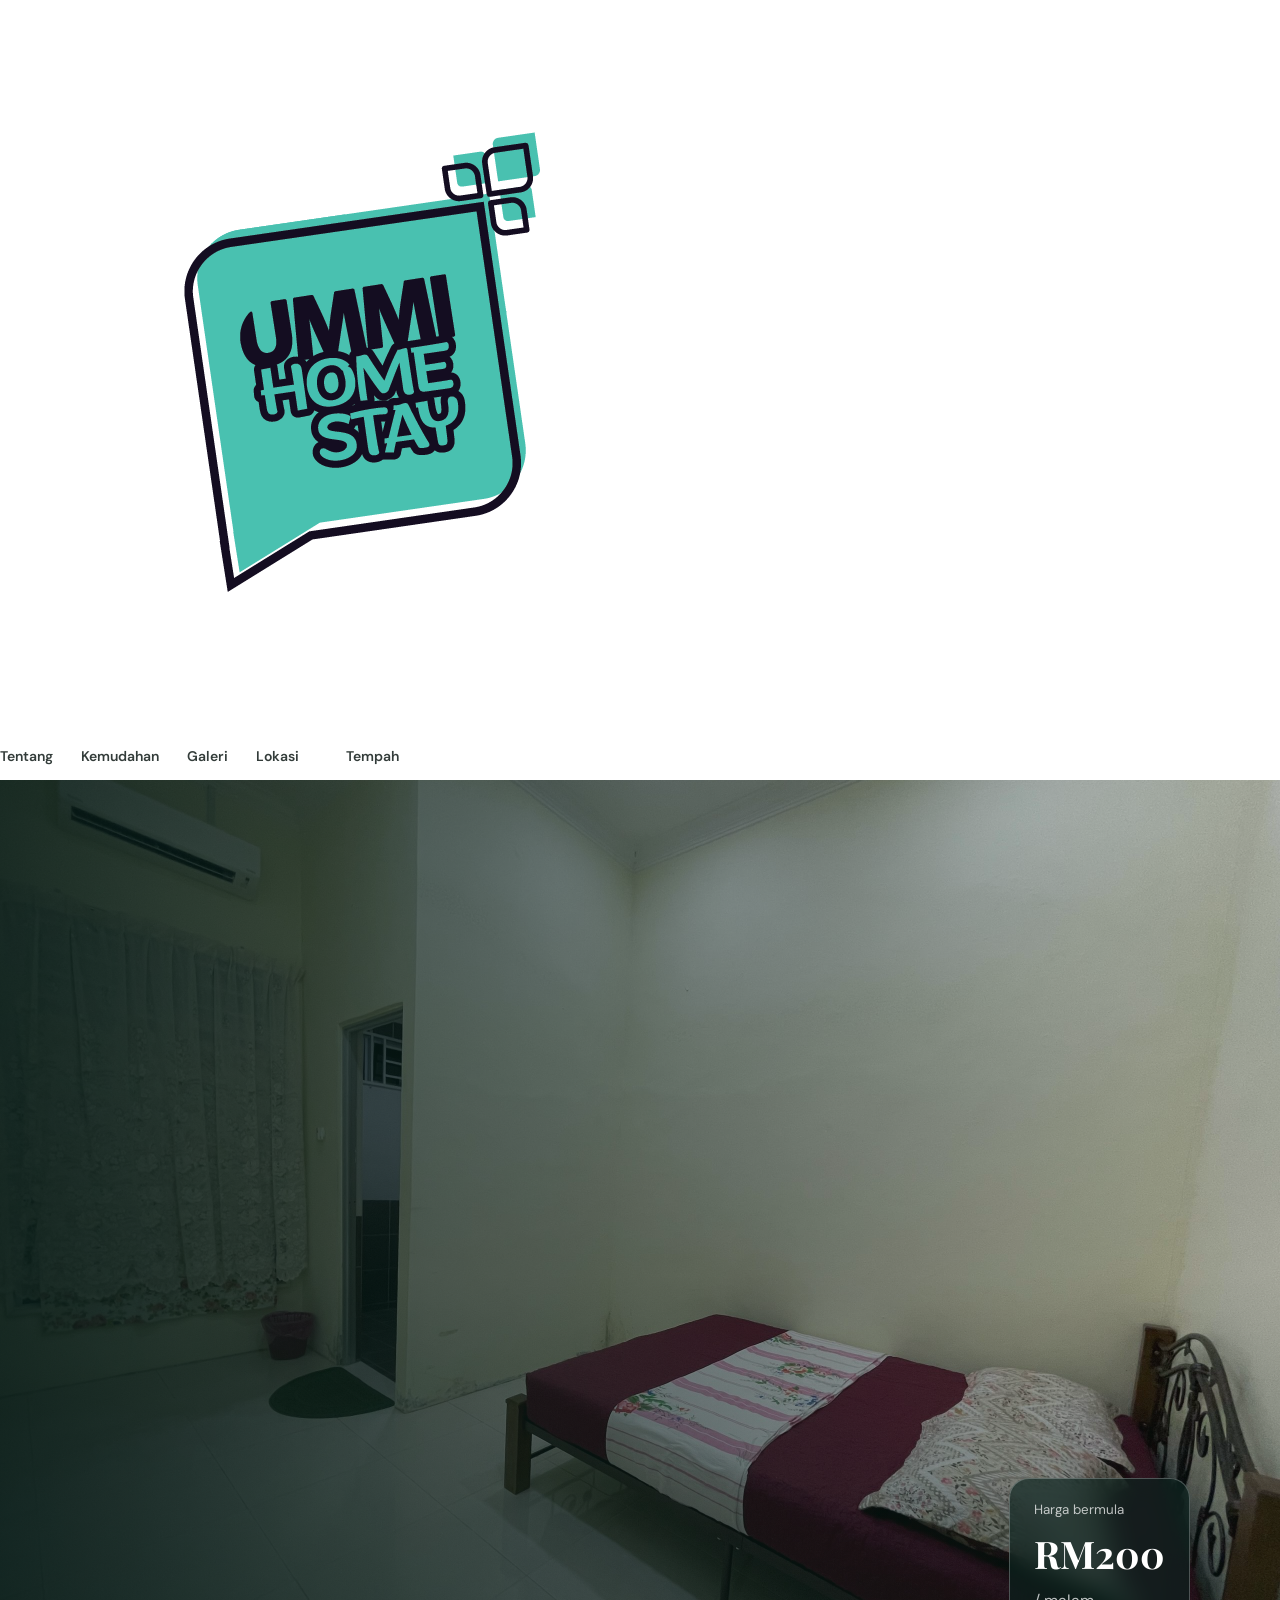
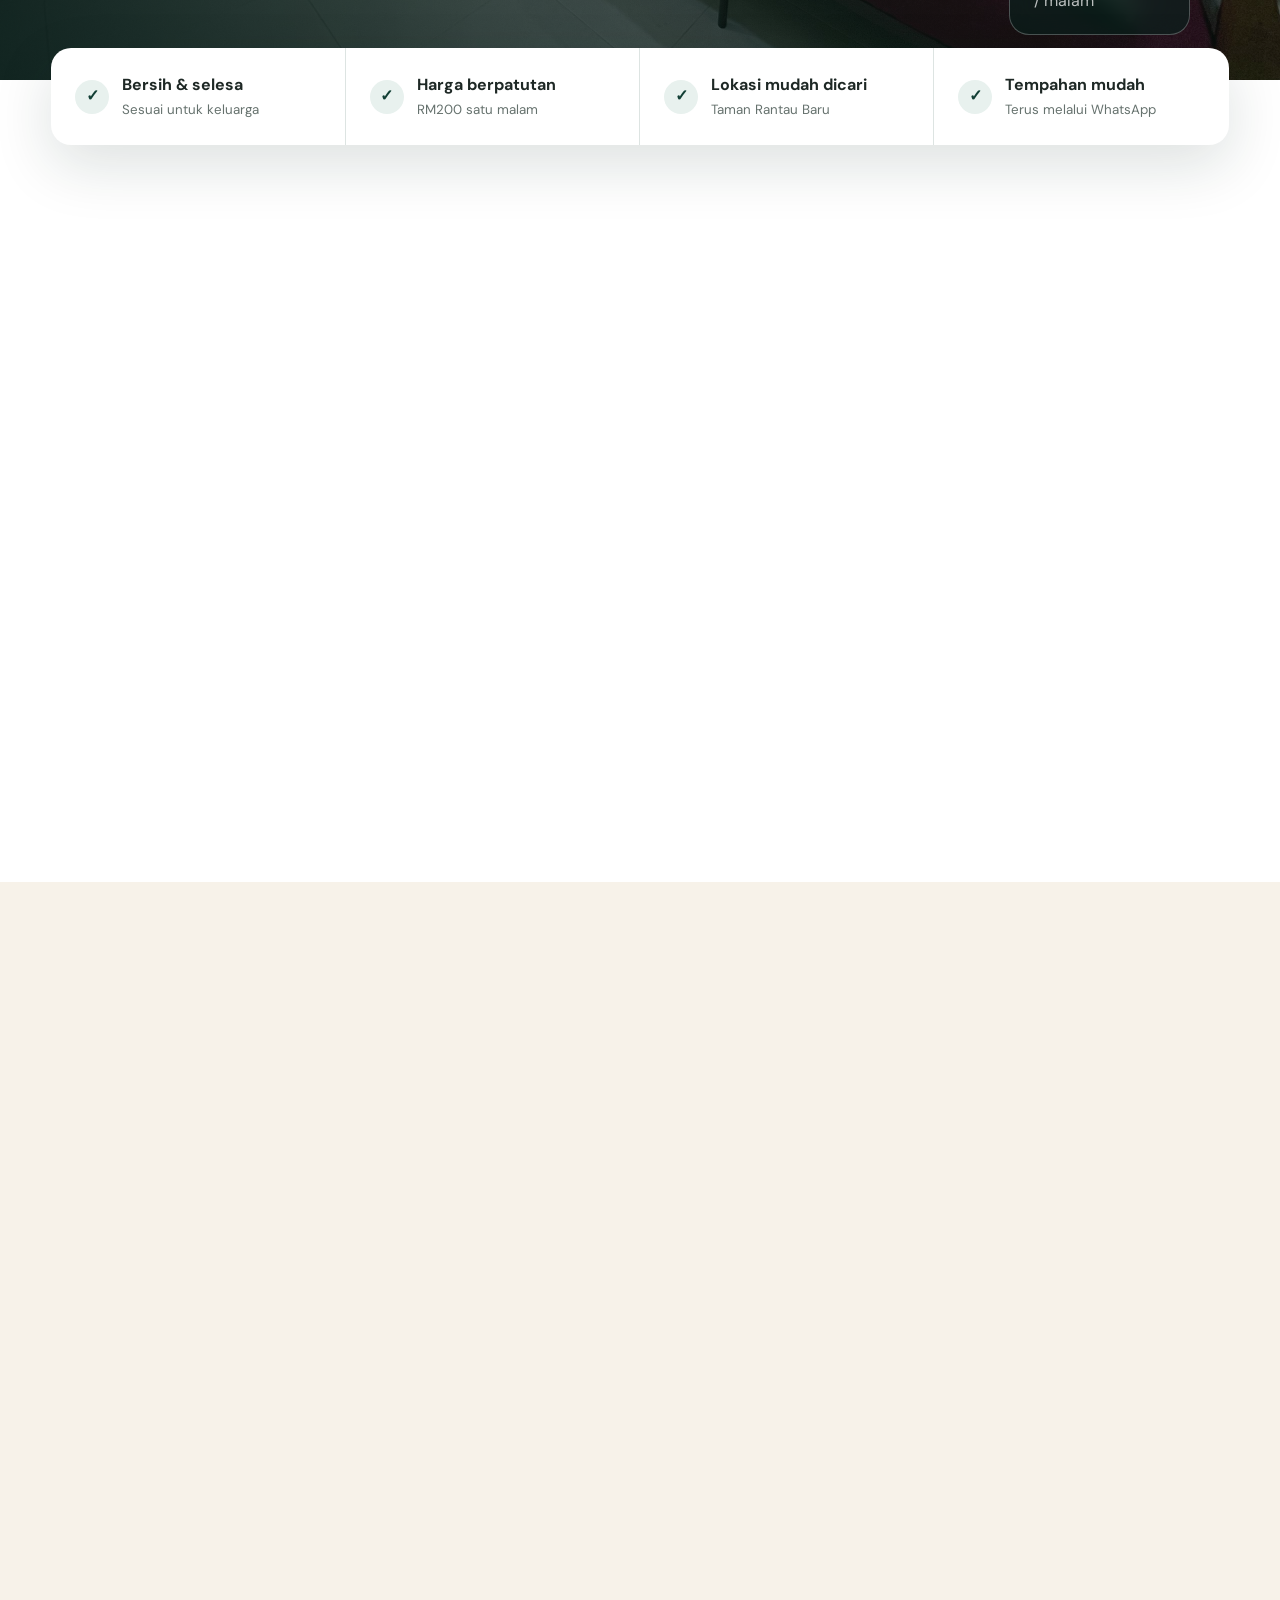
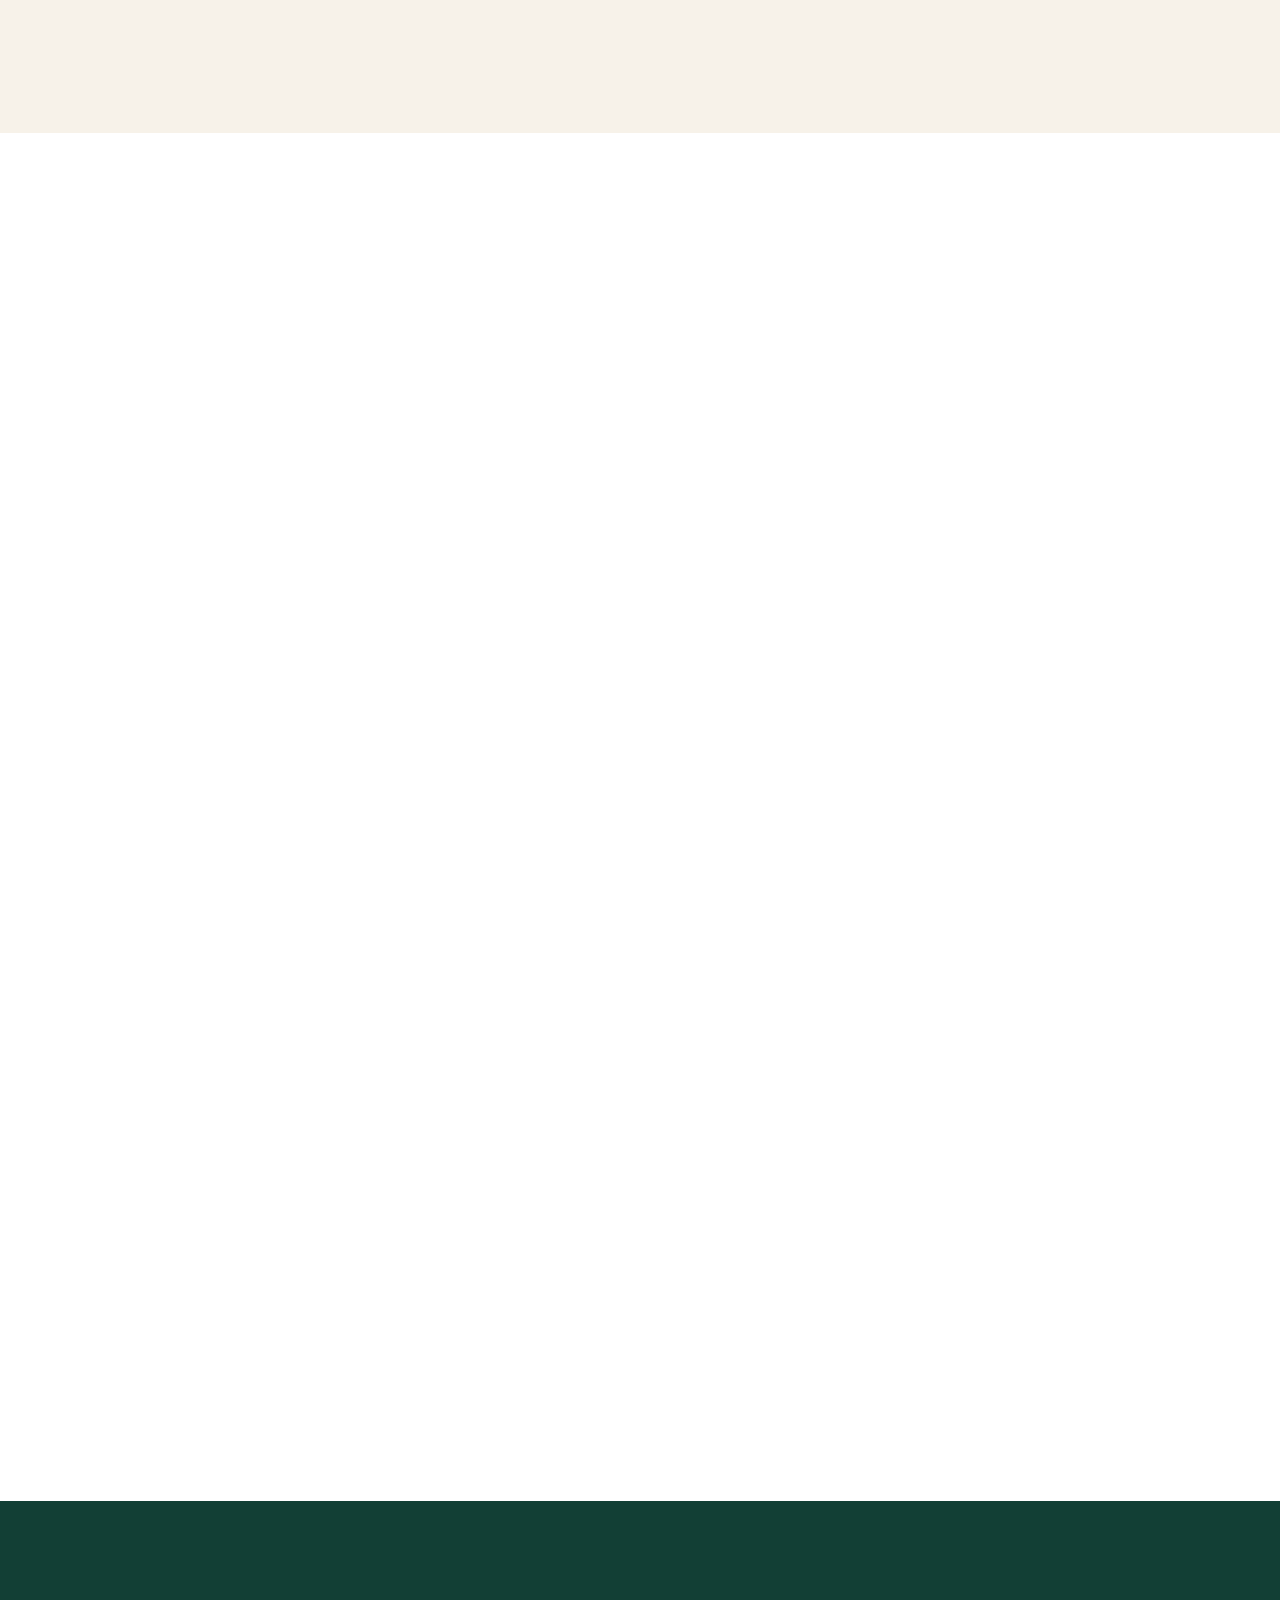
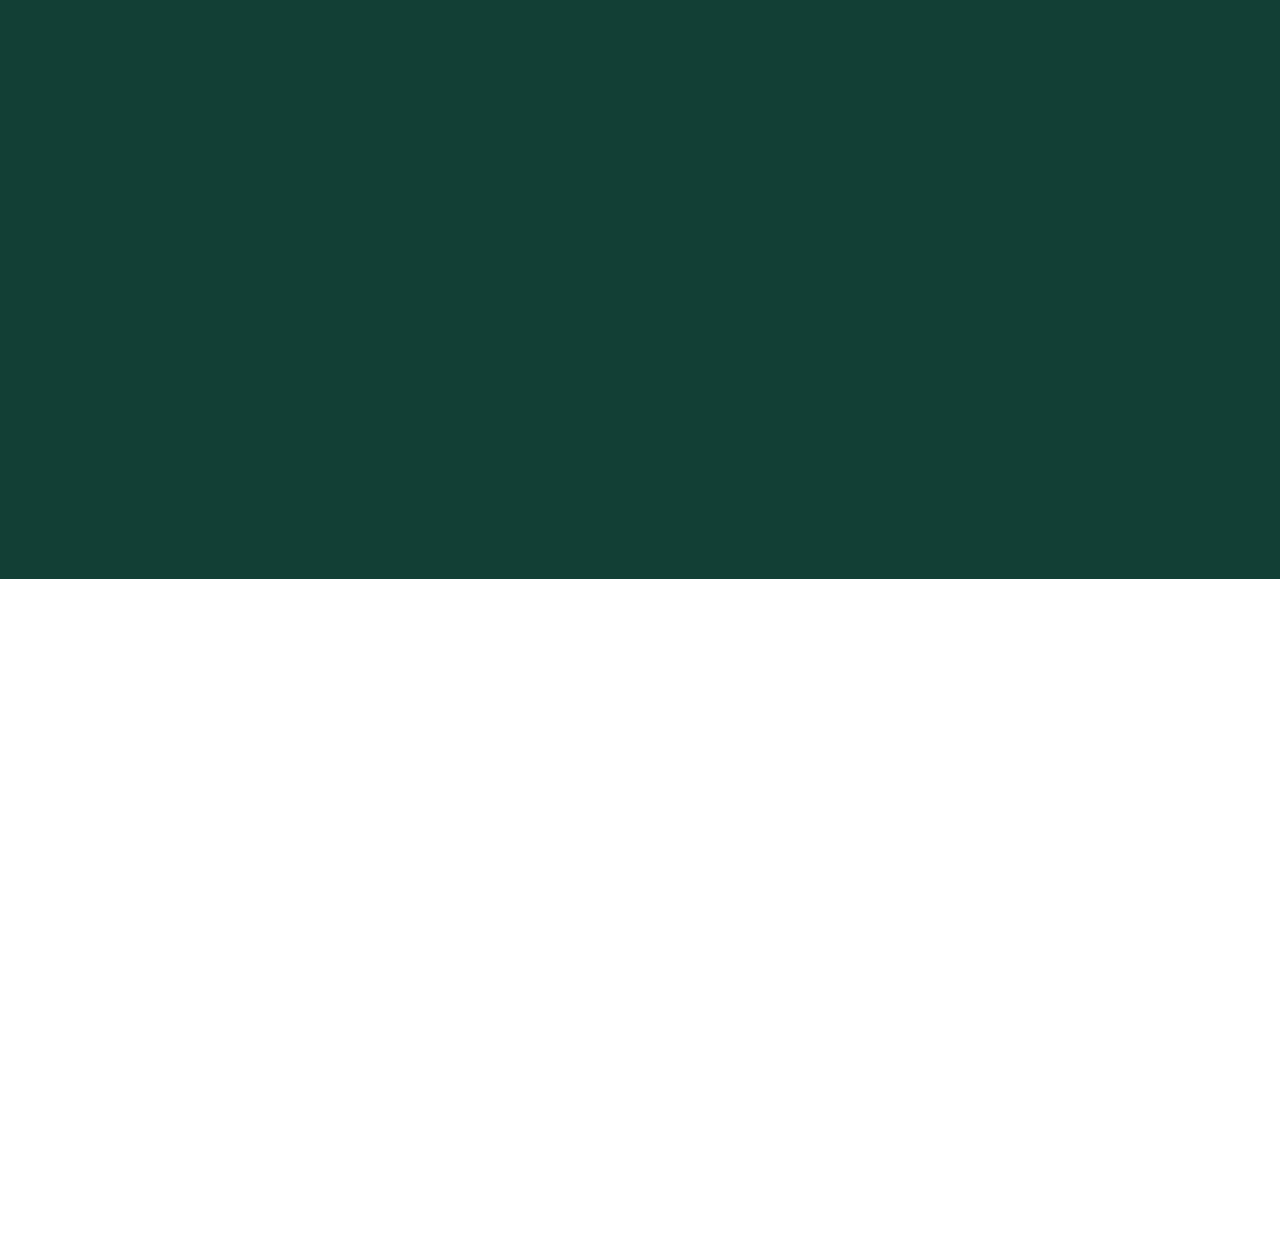
==== index.html @ 91ba7dc1 "index.html" ====
<!doctype html>
<html lang="ms">
<head>
  <meta charset="utf-8">
  <meta name="viewport" content="width=device-width,initial-scale=1">
  <meta name="description" content="Ummi Homestay di Rantau Panjang, Kelantan. 3 bilik tidur, 2 bilik air, maksimum 10 tetamu. RM200 semalam.">
  <meta name="theme-color" content="#123f35">
  <title>Ummi Homestay | Rantau Panjang, Kelantan</title>

  <link rel="preconnect" href="https://fonts.googleapis.com">
  <link rel="preconnect" href="https://fonts.gstatic.com" crossorigin>
  <link href="https://fonts.googleapis.com/css2?family=DM+Sans:wght@400;500;600;700&family=Playfair+Display:wght@600;700&display=swap" rel="stylesheet">
  <link rel="stylesheet" href="styles.css">
</head>

<body>
<a class="brand" href="#top" aria-label="Ummi Homestay">
  <img class="brand-logo" src="Ummi Homestay.png" alt="Ummi Homestay">
</a>

    <button class="menu-button" type="button" aria-label="Buka menu" aria-expanded="false">☰</button>

    <nav class="nav-links" aria-label="Navigasi utama">
      <a href="#tentang">Tentang</a>
      <a href="#kemudahan">Kemudahan</a>
      <a href="#galeri">Galeri</a>
      <a href="#lokasi">Lokasi</a>
      <a class="nav-cta" href="#tempahan">Tempah</a>
    </nav>
  </header>

  <main>
    <section class="hero">
      <img class="hero-image" src="photo-01.jpg" alt="Ummi Homestay di Rantau Panjang" fetchpriority="high">
      <div class="hero-overlay"></div>

      <div class="hero-content reveal">
        <p class="eyebrow">Rantau Panjang, Kelantan</p>
        <h1>Keselesaan seperti<br>di rumah sendiri.</h1>
        <p class="hero-copy">Homestay bersih, selesa dan sesuai untuk percutian keluarga sehingga 10 orang.</p>

        <div class="hero-facts">
          <span>🛏️ 3 bilik</span>
          <span>🚿 2 bilik air</span>
          <span>👨‍👩‍👧‍👦 10 tetamu</span>
        </div>

        <div class="hero-actions">
          <a class="button primary" href="https://wa.me/60194525142?text=Assalamualaikum.%20Saya%20berminat%20untuk%20menempah%20Ummi%20Homestay.%0A%0ACheck-in%3A%0ACheck-out%3A%0ABilangan%20tetamu%3A" target="_blank" rel="noopener">
            Tempah melalui WhatsApp
          </a>
          <a class="button ghost" href="#galeri">Lihat galeri</a>
        </div>
      </div>

      <div class="hero-price">
        <small>Harga bermula</small>
        <strong>RM200</strong>
        <span>/ malam</span>
      </div>
    </section>

    <section class="trust-strip" aria-label="Kelebihan Ummi Homestay">
      <article><span>✓</span><p><strong>Bersih & selesa</strong><small>Sesuai untuk keluarga</small></p></article>
      <article><span>✓</span><p><strong>Harga berpatutan</strong><small>RM200 satu malam</small></p></article>
      <article><span>✓</span><p><strong>Lokasi mudah dicari</strong><small>Taman Rantau Baru</small></p></article>
      <article><span>✓</span><p><strong>Tempahan mudah</strong><small>Terus melalui WhatsApp</small></p></article>
    </section>

    <section class="section split" id="tentang">
      <div class="section-copy reveal">
        <p class="eyebrow dark">Tentang penginapan</p>
        <h2>Ruang santai untuk masa berkualiti bersama keluarga.</h2>
        <p>Ummi Homestay menyediakan penginapan yang praktikal, lapang dan selesa untuk keluarga atau kumpulan kecil yang berkunjung ke Rantau Panjang.</p>
        <p>Dengan tiga bilik tidur, dua bilik air dan ruang keluarga yang selesa, tetamu boleh berehat selepas seharian berjalan atau membeli-belah.</p>

        <a class="text-link" href="#tempahan">Semak tarikh kosong →</a>
      </div>

      <div class="image-collage reveal">
        <img class="collage-main" src="photo-02.jpg" alt="Ruang utama Ummi Homestay" loading="lazy">
        <img src="photo-03.jpg" alt="Bilik tidur Ummi Homestay" loading="lazy">
        <img src="photo-04.jpg" alt="Ruang dalaman Ummi Homestay" loading="lazy">
      </div>
    </section>

    <section class="section amenities-section" id="kemudahan">
      <div class="section-heading reveal">
        <div>
          <p class="eyebrow dark">Kemudahan</p>
          <h2>Semua yang diperlukan untuk penginapan selesa.</h2>
        </div>
        <p>Kemudahan sebenar boleh dikemas kini kemudian mengikut apa yang tersedia di rumah.</p>
      </div>

      <div class="amenities-grid">
        <article class="amenity reveal"><span>🛏️</span><h3>3 bilik tidur</h3><p>Ruang tidur untuk keluarga dan kumpulan kecil.</p></article>
        <article class="amenity reveal"><span>🚿</span><h3>2 bilik air</h3><p>Lebih mudah untuk tetamu yang datang beramai-ramai.</p></article>
        <article class="amenity reveal"><span>🍳</span><h3>Dapur</h3><p>Ruang dapur untuk kegunaan asas tetamu.</p></article>
        <article class="amenity reveal"><span>🚗</span><h3>Parkir</h3><p>Ruang parkir tersedia di hadapan rumah.</p></article>
        <article class="amenity reveal"><span>🛋️</span><h3>Ruang keluarga</h3><p>Ruang santai untuk berkumpul dan berehat.</p></article>
        <article class="amenity reveal"><span>📍</span><h3>Lokasi strategik</h3><p>Terletak di Taman Rantau Baru, Rantau Panjang.</p></article>
      </div>
    </section>

    <section class="section gallery-section" id="galeri">
      <div class="section-heading reveal">
        <div>
          <p class="eyebrow dark">Galeri</p>
          <h2>Lihat suasana Ummi Homestay.</h2>
        </div>
        <p>Klik mana-mana gambar untuk paparan penuh.</p>
      </div>

      <div class="gallery-grid">
        <button class="gallery-item gallery-large reveal"><img src="photo-01.jpg" alt="Pandangan Ummi Homestay" loading="lazy"></button>
        <button class="gallery-item reveal"><img src="photo-02.jpg" alt="Ruang Ummi Homestay" loading="lazy"></button>
        <button class="gallery-item reveal"><img src="photo-03.jpg" alt="Bilik tidur Ummi Homestay" loading="lazy"></button>
        <button class="gallery-item reveal"><img src="photo-04.jpg" alt="Ruang dalaman homestay" loading="lazy"></button>
        <button class="gallery-item reveal"><img src="photo-05.jpg" alt="Kemudahan homestay" loading="lazy"></button>
        <button class="gallery-item gallery-wide reveal"><img src="photo-06.jpg" alt="Ruang keluarga homestay" loading="lazy"></button>
        <button class="gallery-item reveal"><img src="photo-07.jpg" alt="Bilik homestay" loading="lazy"></button>
        <button class="gallery-item reveal"><img src="photo-08.jpg" alt="Dapur homestay" loading="lazy"></button>
        <button class="gallery-item reveal"><img src="photo-09.jpg" alt="Bilik air homestay" loading="lazy"></button>
        <button class="gallery-item reveal"><img src="photo-10.jpg" alt="Sudut lain Ummi Homestay" loading="lazy"></button>
      </div>
    </section>
    
    <section class="section booking-section" id="tempahan">
      <div class="booking-copy reveal">
        <p class="eyebrow">Tempahan</p>
        <h2>Rancang penginapan anda di Rantau Panjang.</h2>
        <p>Tekan butang WhatsApp dan hantarkan tarikh check-in, check-out serta bilangan tetamu. Kami akan semak kekosongan untuk anda.</p>

        <ul>
          <li>Tiada caj tersembunyi dinyatakan</li>
          <li>Maksimum 10 orang</li>
          <li>Tempahan terus dengan pemilik</li>
        </ul>
      </div>

      <div class="price-card reveal">
        <small>Harga penginapan</small>
        <p class="price"><span>RM</span>200</p>
        <p class="per-night">untuk satu malam</p>

        <div class="booking-details">
          <span>🛏️ 3 bilik</span>
          <span>🚿 2 bilik air</span>
          <span>👥 10 orang</span>
        </div>

        <a class="button gold" href="https://wa.me/60194525142?text=Assalamualaikum.%20Saya%20berminat%20untuk%20menempah%20Ummi%20Homestay.%0A%0ACheck-in%3A%0ACheck-out%3A%0ABilangan%20tetamu%3A" target="_blank" rel="noopener">
          Semak tarikh kosong
        </a>
        <a class="phone-link" href="tel:+60194525142">Telefon: 019-452 5142</a>
      </div>
    </section>

    <section class="section location-section" id="lokasi">
      <div class="location-card reveal">
        <p class="eyebrow dark">Lokasi</p>
        <h2>Mudah dicari di Rantau Panjang.</h2>
        <address>PT 3841, Taman Rantau Baru,<br>17200 Rantau Panjang, Kelantan</address>

        <a class="button outline" href="https://maps.app.goo.gl/ayRkRDw4LgNk86ecA" target="_blank" rel="noopener">
          Buka Google Maps
        </a>
      </div>

      <div class="map-frame reveal">
        <iframe
          title="Peta Ummi Homestay"
          loading="lazy"
          referrerpolicy="no-referrer-when-downgrade"
          src="https://www.google.com/maps?q=5.9977796,102.0233947&output=embed"
        </iframe>
      </div>
    </section>

    <section class="section faq-section" id="faq">
      <div class="section-heading reveal">
        <div>
          <p class="eyebrow dark">Soalan lazim</p>
          <h2>Sebelum membuat tempahan.</h2>
        </div>
      </div>

      <div class="faq-list">
        <details class="reveal">
          <summary>Berapakah kadar semalam?</summary>
          <p>Kadar asas ialah RM200 untuk satu malam.</p>
        </details>
        <details class="reveal">
          <summary>Berapa orang boleh menginap?</summary>
          <p>Ummi Homestay sesuai untuk maksimum 10 orang.</p>
        </details>
        <details class="reveal">
          <summary>Bagaimana hendak menyemak kekosongan?</summary>
          <p>Tekan butang WhatsApp dan masukkan tarikh check-in, check-out serta bilangan tetamu.</p>
        </details>
        <details class="reveal">
          <summary>Di manakah lokasi homestay?</summary>
          <p>PT 3841, Taman Rantau Baru, 17200 Rantau Panjang, Kelantan.</p>
        </details>
      </div>
    </section>
  </main>

  <footer>
    <a class="brand footer-brand" href="#top">
      <span class="brand-mark">U</span>
      <span><strong>Ummi</strong><small>Homestay</small></span>
    </a>

    <p>Penginapan keluarga di Rantau Panjang, Kelantan.</p>

    <div class="footer-links">
      <a href="tel:+60194525142">019-452 5142</a>
      <a href="#galeri">Galeri</a>
      <a href="#lokasi">Lokasi</a>
    </div>

    <small>© <span id="year"></span> Ummi Homestay. Hak cipta terpelihara.</small>
  </footer>

  <a class="floating-wa" href="https://wa.me/60194525142?text=Assalamualaikum.%20Saya%20berminat%20untuk%20menempah%20Ummi%20Homestay.%0A%0ACheck-in%3A%0ACheck-out%3A%0ABilangan%20tetamu%3A" target="_blank" rel="noopener" aria-label="WhatsApp Ummi Homestay">
    <span>💬</span>
    <b>WhatsApp</b>
  </a>

  <dialog class="lightbox">
    <button class="lightbox-close" type="button" aria-label="Tutup">×</button>
    <button class="lightbox-prev" type="button" aria-label="Gambar sebelumnya">‹</button>
    <img src="" alt="Paparan galeri penuh">
    <button class="lightbox-next" type="button" aria-label="Gambar seterusnya">›</button>
  </dialog>

  <script src="script.js"></script>
</body>
</html>
---- styles.css ----
:root {
  --green: #123f35;
  --green-2: #0c2f28;
  --cream: #f7f2e9;
  --gold: #d6aa57;
  --ink: #1e2825;
  --muted: #66726e;
  --white: #ffffff;
  --line: rgba(18, 63, 53, 0.14);
  --shadow: 0 20px 60px rgba(13, 40, 34, 0.14);
}

* {
  box-sizing: border-box;
}

html {
  scroll-behavior: smooth;
}

body {
  margin: 0;
  font-family: "DM Sans", sans-serif;
  color: var(--ink);
  background: #fff;
  line-height: 1.65;
}

img {
  display: block;
  width: 100%;
}

a {
  color: inherit;
  text-decoration: none;
}

button {
  font: inherit;
}

.site-header {
  position: fixed;
  z-index: 1000;
  top: 0;
  left: 0;
  right: 0;
  height: 78px;
  display: flex;
  align-items: center;
  justify-content: space-between;
  padding: 0 5vw;
  color: white;
  transition: 0.25s ease;
}

.site-header.scrolled {
  background: rgba(12, 47, 40, 0.96);
  backdrop-filter: blur(14px);
  box-shadow: 0 8px 30px rgba(0, 0, 0, 0.16);
}

.brand {
  display: inline-flex;
  align-items: center;
  gap: 10px;
}

.brand-mark {
  width: 42px;
  height: 42px;
  display: grid;
  place-items: center;
  border: 1px solid rgba(255, 255, 255, 0.5);
  border-radius: 50%;
  font-family: "Playfair Display", serif;
  font-size: 22px;
}

.brand strong,
.brand small {
  display: block;
  line-height: 1.1;
}

.brand strong {
  font-family: "Playfair Display", serif;
  font-size: 20px;
}

.brand small {
  font-size: 11px;
  letter-spacing: 0.18em;
  text-transform: uppercase;
}

.nav-links {
  display: flex;
  align-items: center;
  gap: 28px;
  font-size: 14px;
  font-weight: 600;
}

.nav-links a {
  opacity: 0.9;
}

.nav-links a:hover {
  opacity: 1;
}

.nav-cta {
  padding: 11px 18px;
  border: 1px solid rgba(255, 255, 255, 0.55);
  border-radius: 999px;
}

.menu-button {
  display: none;
  color: white;
  background: transparent;
  border: 0;
  font-size: 28px;
  cursor: pointer;
}

.hero {
  position: relative;
  min-height: 760px;
  height: 100vh;
  display: flex;
  align-items: center;
  overflow: hidden;
  color: white;
}

.hero-image,
.hero-overlay {
  position: absolute;
  inset: 0;
  height: 100%;
}

.hero-image {
  object-fit: cover;
}

.hero-overlay {
  background:
    linear-gradient(90deg, rgba(7, 28, 24, 0.88) 0%, rgba(7, 28, 24, 0.58) 45%, rgba(7, 28, 24, 0.15) 100%),
    linear-gradient(0deg, rgba(7, 28, 24, 0.4), transparent 45%);
}

.hero-content {
  position: relative;
  z-index: 2;
  width: min(700px, 90vw);
  margin-left: 8vw;
  padding-top: 70px;
}

.eyebrow {
  margin: 0 0 16px;
  color: #f2d99e;
  font-size: 12px;
  font-weight: 700;
  letter-spacing: 0.2em;
  text-transform: uppercase;
}

.eyebrow.dark {
  color: #8f6a25;
}

h1,
h2 {
  margin: 0;
  font-family: "Playfair Display", serif;
  line-height: 1.08;
}

h1 {
  max-width: 760px;
  font-size: clamp(48px, 6vw, 86px);
}

h2 {
  font-size: clamp(34px, 4vw, 56px);
}

.hero-copy {
  max-width: 610px;
  margin: 25px 0 20px;
  color: rgba(255, 255, 255, 0.86);
  font-size: 18px;
}

.hero-facts {
  display: flex;
  flex-wrap: wrap;
  gap: 10px;
  margin-bottom: 28px;
}

.hero-facts span {
  padding: 9px 14px;
  border: 1px solid rgba(255, 255, 255, 0.28);
  border-radius: 999px;
  background: rgba(255, 255, 255, 0.08);
  backdrop-filter: blur(8px);
  font-size: 14px;
}

.hero-actions {
  display: flex;
  flex-wrap: wrap;
  gap: 12px;
}

.button {
  display: inline-flex;
  min-height: 52px;
  align-items: center;
  justify-content: center;
  padding: 0 22px;
  border-radius: 999px;
  font-weight: 700;
  transition: 0.2s ease;
}

.button:hover {
  transform: translateY(-2px);
}

.primary {
  background: var(--gold);
  color: #17231f;
}

.ghost {
  border: 1px solid rgba(255, 255, 255, 0.5);
  color: white;
}

.hero-price {
  position: absolute;
  z-index: 3;
  right: 7vw;
  bottom: 45px;
  min-width: 180px;
  padding: 20px 24px;
  border: 1px solid rgba(255, 255, 255, 0.25);
  border-radius: 20px;
  background: rgba(8, 34, 29, 0.64);
  backdrop-filter: blur(12px);
}

.hero-price small,
.hero-price span {
  display: block;
  color: rgba(255, 255, 255, 0.72);
}

.hero-price strong {
  display: block;
  margin: 2px 0;
  font-family: "Playfair Display", serif;
  font-size: 38px;
}

.trust-strip {
  position: relative;
  z-index: 5;
  width: min(1180px, 92vw);
  display: grid;
  grid-template-columns: repeat(4, 1fr);
  margin: -32px auto 0;
  overflow: hidden;
  border-radius: 20px;
  background: white;
  box-shadow: var(--shadow);
}

.trust-strip article {
  display: flex;
  gap: 13px;
  align-items: center;
  padding: 24px;
  border-right: 1px solid var(--line);
}

.trust-strip article:last-child {
  border-right: 0;
}

.trust-strip article > span {
  width: 34px;
  height: 34px;
  display: grid;
  flex: 0 0 34px;
  place-items: center;
  border-radius: 50%;
  background: #e8f1ee;
  color: var(--green);
  font-weight: 800;
}

.trust-strip p,
.trust-strip strong,
.trust-strip small {
  display: block;
  margin: 0;
}

.trust-strip small {
  color: var(--muted);
}

.section {
  padding: 110px 8vw;
}

.split {
  display: grid;
  grid-template-columns: 0.9fr 1.1fr;
  gap: 8vw;
  align-items: center;
}

.section-copy p:not(.eyebrow) {
  color: var(--muted);
  font-size: 17px;
}

.text-link {
  display: inline-block;
  margin-top: 14px;
  color: var(--green);
  font-weight: 700;
}

.image-collage {
  display: grid;
  grid-template-columns: 1.15fr 0.85fr;
  grid-template-rows: 1fr 1fr;
  gap: 14px;
}

.image-collage img {
  height: 235px;
  object-fit: cover;
  border-radius: 20px;
}

.image-collage .collage-main {
  height: 484px;
  grid-row: 1 / 3;
}

.amenities-section,
.faq-section {
  background: var(--cream);
}

.section-heading {
  display: flex;
  align-items: end;
  justify-content: space-between;
  gap: 30px;
  margin-bottom: 45px;
}

.section-heading > p {
  max-width: 430px;
  margin: 0;
  color: var(--muted);
}

.amenities-grid {
  display: grid;
  grid-template-columns: repeat(3, 1fr);
  gap: 18px;
}

.amenity {
  padding: 28px;
  border: 1px solid rgba(18, 63, 53, 0.1);
  border-radius: 20px;
  background: white;
  box-shadow: 0 12px 35px rgba(18, 63, 53, 0.06);
}

.amenity > span {
  font-size: 30px;
}

.amenity h3 {
  margin: 14px 0 6px;
}

.amenity p {
  margin: 0;
  color: var(--muted);
}

.gallery-grid {
  display: grid;
  grid-auto-rows: 230px;
  grid-template-columns: repeat(4, 1fr);
  gap: 12px;
}

.gallery-item {
  padding: 0;
  overflow: hidden;
  border: 0;
  border-radius: 18px;
  background: #ddd;
  cursor: pointer;
}

.gallery-item img {
  height: 100%;
  object-fit: cover;
  transition: transform 0.35s ease;
}

.gallery-item:hover img {
  transform: scale(1.05);
}

.gallery-large {
  grid-column: span 2;
  grid-row: span 2;
}

.gallery-wide {
  grid-column: span 2;
}

.booking-section {
  display: grid;
  grid-template-columns: 1fr 420px;
  gap: 8vw;
  align-items: center;
  color: white;
  background: var(--green);
}

.booking-copy p:not(.eyebrow) {
  color: rgba(255, 255, 255, 0.76);
  font-size: 17px;
}

.booking-copy ul {
  padding-left: 20px;
  color: rgba(255, 255, 255, 0.86);
}

.price-card {
  padding: 38px;
  border-radius: 24px;
  background: white;
  color: var(--ink);
  box-shadow: var(--shadow);
}

.price-card > small {
  color: var(--muted);
}

.price {
  margin: 10px 0 0;
  color: var(--green);
  font-family: "Playfair Display", serif;
  font-size: 74px;
  font-weight: 700;
  line-height: 1;
}

.price span {
  margin-right: 4px;
  font-family: "DM Sans", sans-serif;
  font-size: 24px;
}

.per-night {
  margin: 4px 0 22px;
  color: var(--muted);
}

.booking-details {
  display: grid;
  gap: 10px;
  margin: 20px 0 26px;
}

.gold {
  width: 100%;
  background: var(--gold);
}

.phone-link {
  display: block;
  margin-top: 16px;
  text-align: center;
  color: var(--green);
  font-weight: 700;
}

.location-section {
  display: grid;
  grid-template-columns: 0.85fr 1.15fr;
  gap: 5vw;
  align-items: stretch;
}

.location-card {
  align-self: center;
}

.location-card address {
  margin: 24px 0;
  color: var(--muted);
  font-style: normal;
  font-size: 18px;
}

.outline {
  border: 1px solid var(--green);
  color: var(--green);
}

.map-frame {
  min-height: 430px;
  overflow: hidden;
  border-radius: 24px;
  box-shadow: var(--shadow);
}

.map-frame iframe {
  width: 100%;
  height: 100%;
  min-height: 430px;
  border: 0;
}

.faq-list {
  max-width: 900px;
  margin: 0 auto;
}

.faq-list details {
  margin-bottom: 12px;
  padding: 20px 24px;
  border-radius: 15px;
  background: white;
}

.faq-list summary {
  cursor: pointer;
  font-weight: 700;
}

.faq-list p {
  margin-bottom: 0;
  color: var(--muted);
}

footer {
  padding: 60px 8vw 30px;
  color: rgba(255, 255, 255, 0.78);
  background: var(--green-2);
  text-align: center;
}

.footer-brand {
  color: white;
}

.footer-links {
  display: flex;
  justify-content: center;
  gap: 24px;
  margin: 20px 0 30px;
}

.floating-wa {
  position: fixed;
  z-index: 1100;
  right: 22px;
  bottom: 22px;
  display: flex;
  align-items: center;
  gap: 8px;
  padding: 13px 18px;
  border-radius: 999px;
  background: #25d366;
  color: white;
  box-shadow: 0 12px 32px rgba(0, 0, 0, 0.24);
}

.lightbox {
  width: min(1050px, 94vw);
  max-width: none;
  padding: 0;
  overflow: visible;
  border: 0;
  background: transparent;
}

.lightbox::backdrop {
  background: rgba(0, 0, 0, 0.9);
}

.lightbox img {
  max-height: 82vh;
  object-fit: contain;
  border-radius: 14px;
}

.lightbox button {
  position: absolute;
  z-index: 2;
  width: 46px;
  height: 46px;
  border: 0;
  border-radius: 50%;
  background: white;
  cursor: pointer;
  font-size: 28px;
}

.lightbox-close {
  top: -56px;
  right: 0;
}

.lightbox-prev {
  top: 50%;
  left: -60px;
}

.lightbox-next {
  top: 50%;
  right: -60px;
}

.reveal {
  opacity: 0;
  transform: translateY(24px);
  transition: opacity 0.65s ease, transform 0.65s ease;
}

.reveal.visible {
  opacity: 1;
  transform: translateY(0);
}

@media (max-width: 950px) {
  .nav-links {
    position: fixed;
    top: 78px;
    left: 4vw;
    right: 4vw;
    display: none;
    flex-direction: column;
    align-items: stretch;
    gap: 0;
    padding: 18px;
    border-radius: 18px;
    background: var(--green-2);
    box-shadow: var(--shadow);
  }

  .nav-links.open {
    display: flex;
  }

  .nav-links a {
    padding: 13px;
  }

  .menu-button {
    display: block;
  }

  .trust-strip {
    grid-template-columns: repeat(2, 1fr);
  }

  .trust-strip article:nth-child(2) {
    border-right: 0;
  }

  .split,
  .booking-section,
  .location-section {
    grid-template-columns: 1fr;
  }

  .amenities-grid {
    grid-template-columns: repeat(2, 1fr);
  }

  .gallery-grid {
    grid-template-columns: repeat(2, 1fr);
  }

  .hero-price {
    display: none;
  }
}

@media (max-width: 640px) {
  .site-header {
    height: 68px;
    padding: 0 20px;
  }

  .hero {
    min-height: 720px;
  }

  .hero-content {
    width: auto;
    margin: 0;
    padding: 100px 22px 50px;
  }

  h1 {
    font-size: 47px;
  }

  .hero-copy {
    font-size: 16px;
  }

  .hero-actions {
    display: grid;
  }

  .button {
    width: 100%;
  }

  .trust-strip {
    grid-template-columns: 1fr;
    margin-top: 0;
    border-radius: 0;
  }

  .trust-strip article,
  .trust-strip article:nth-child(2) {
    border-right: 0;
    border-bottom: 1px solid var(--line);
  }

  .section {
    padding: 78px 22px;
  }

  .section-heading {
    display: block;
  }

  .section-heading > p {
    margin-top: 15px;
  }

  .image-collage {
    grid-template-columns: 1fr 1fr;
  }

  .image-collage .collage-main {
    height: 320px;
    grid-column: 1 / 3;
    grid-row: auto;
  }

  .image-collage img {
    height: 180px;
  }

  .amenities-grid {
    grid-template-columns: 1fr;
  }

  .gallery-grid {
    grid-auto-rows: 170px;
  }

  .gallery-large {
    grid-column: span 2;
    grid-row: span 2;
  }

  .gallery-wide {
    grid-column: span 2;
  }

  .price-card {
    padding: 28px;
  }

  .floating-wa b {
    display: none;
  }

  .floating-wa {
    width: 56px;
    height: 56px;
    justify-content: center;
    padding: 0;
  }

  .lightbox-prev {
    left: 10px;
  }

  .lightbox-next {
    right: 10px;
  }
}
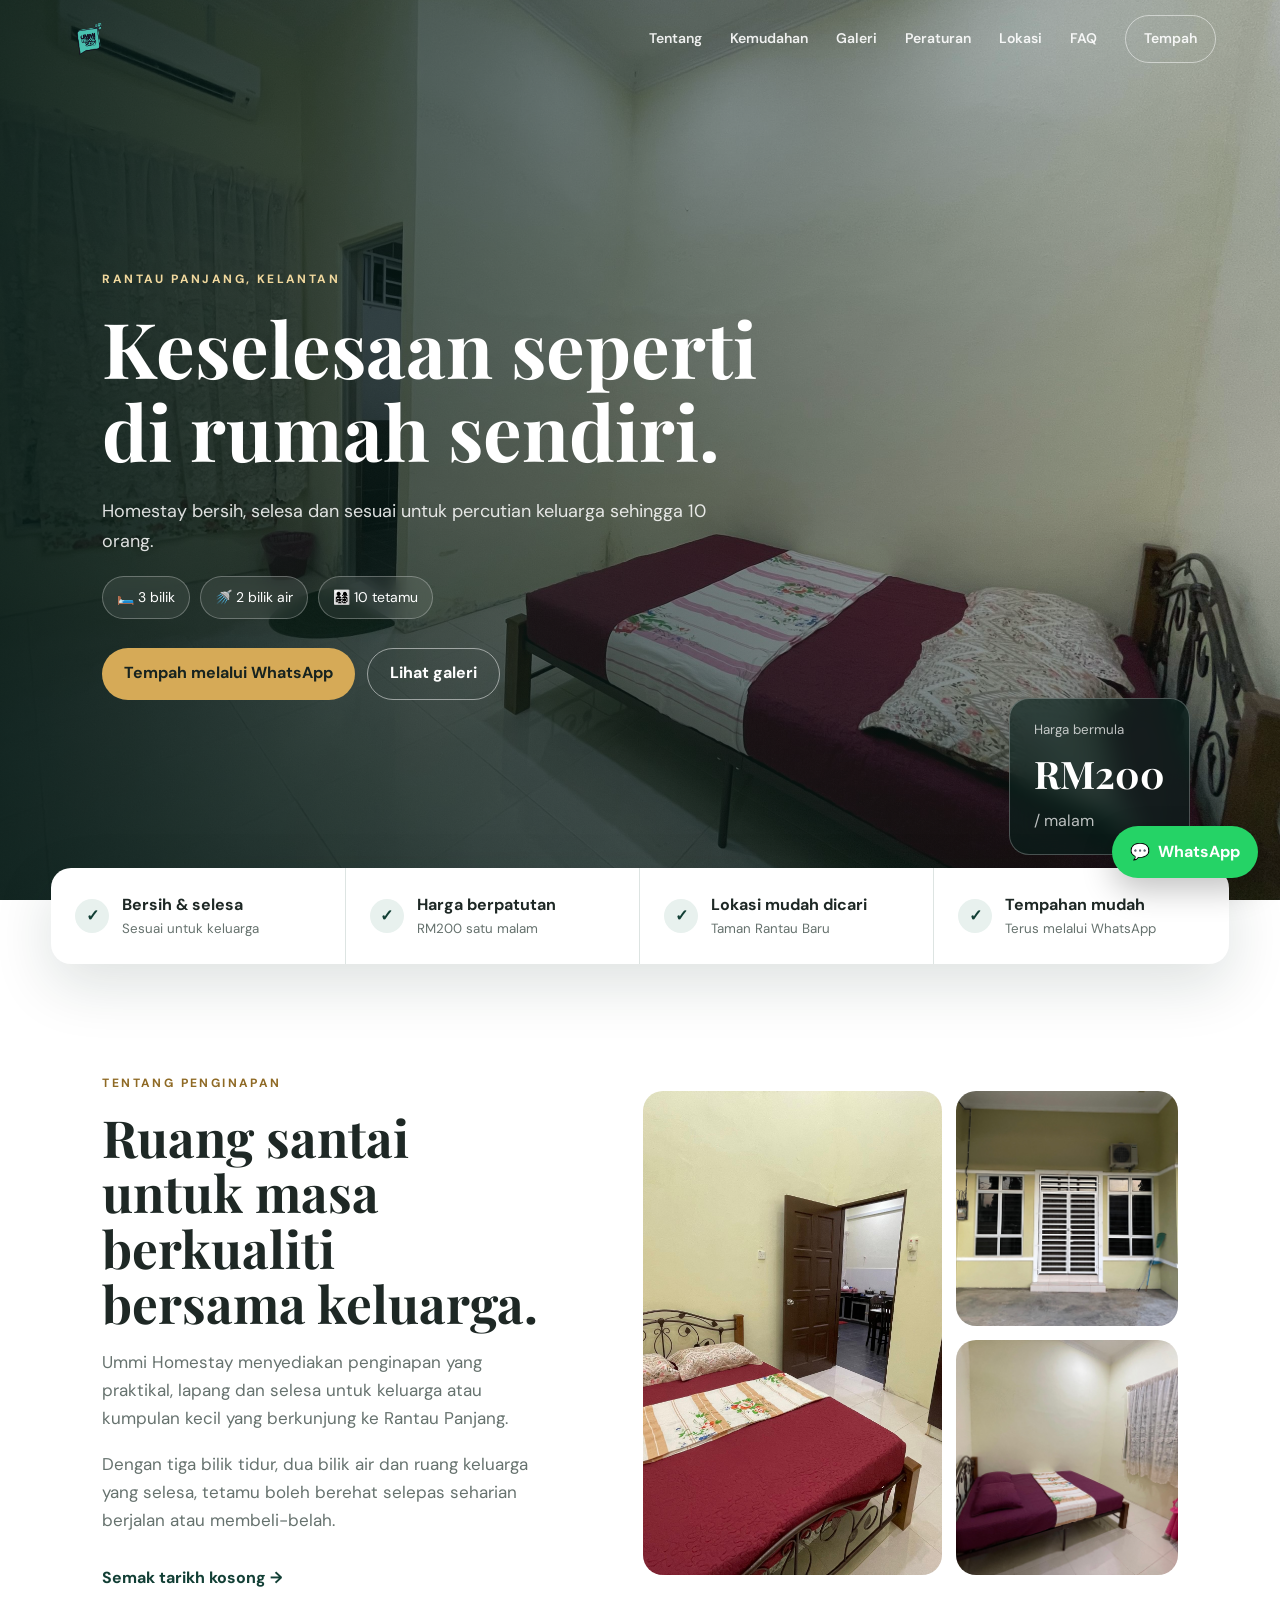
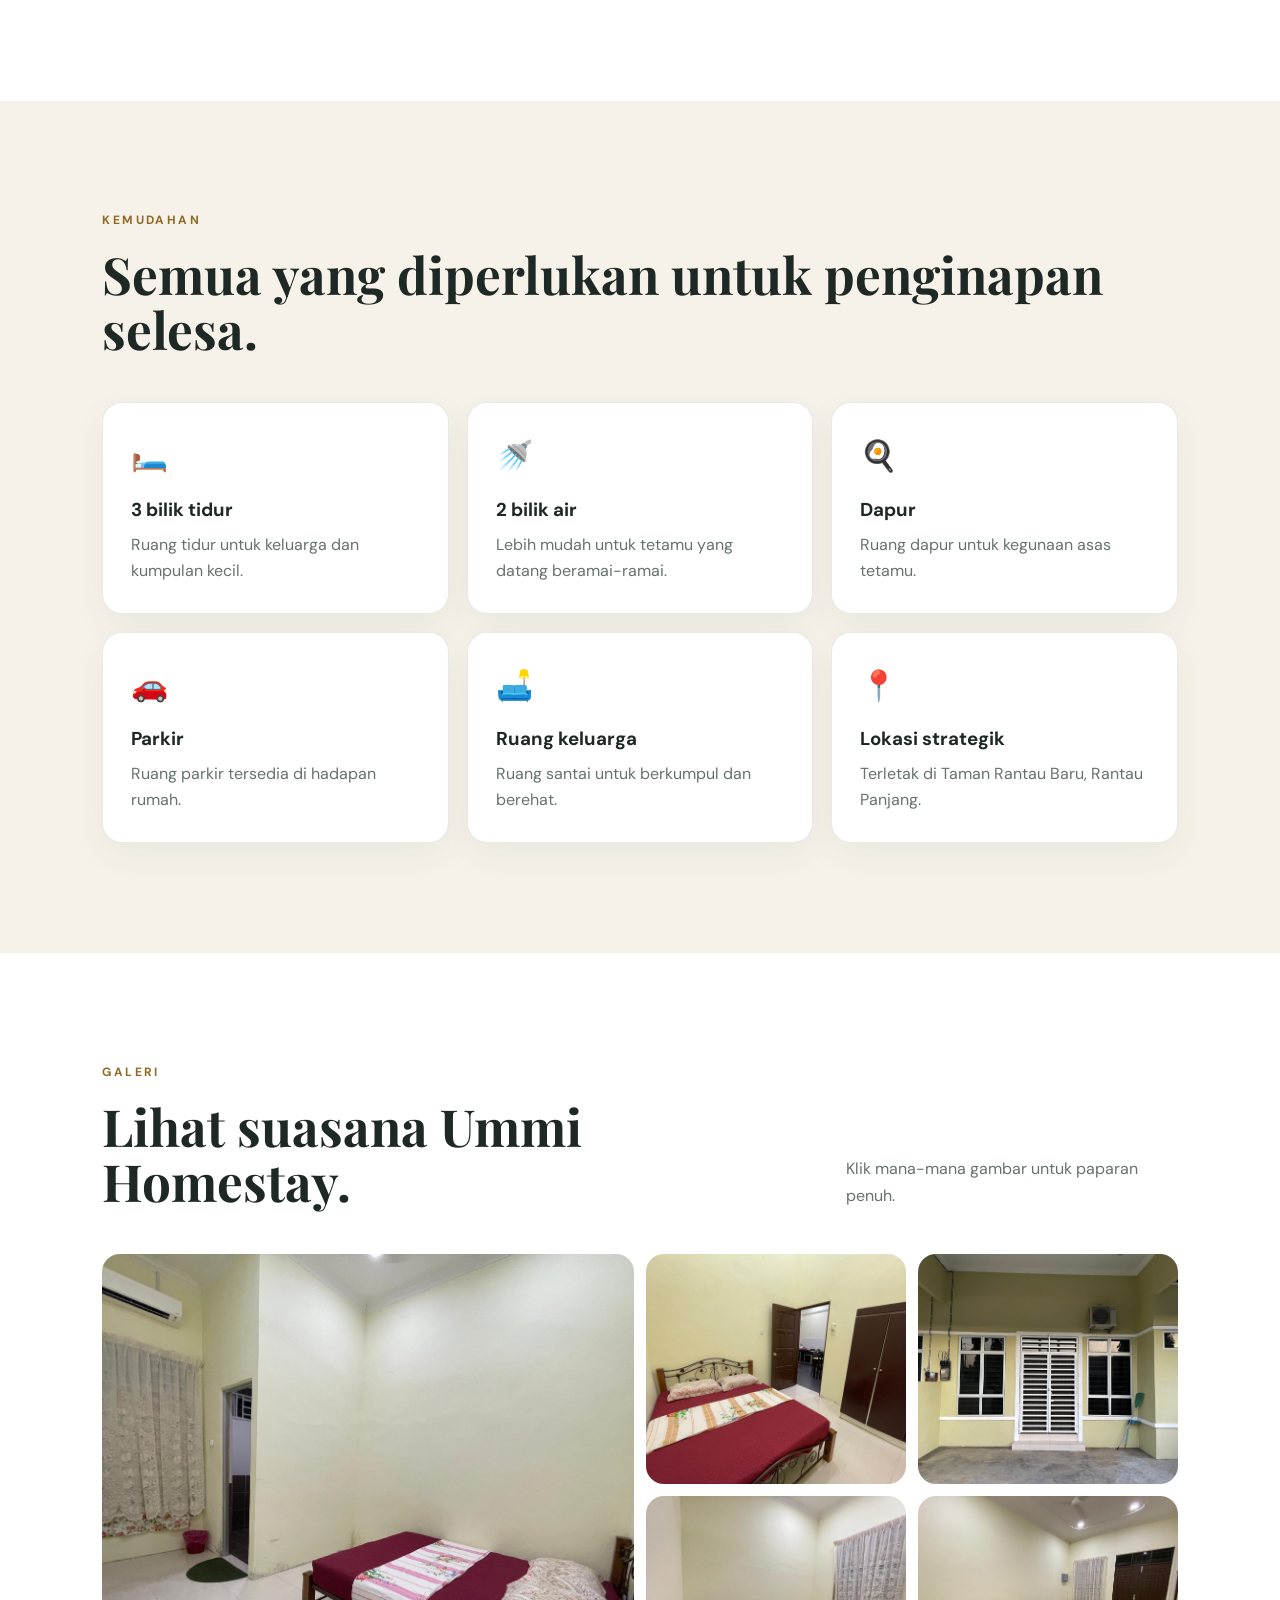
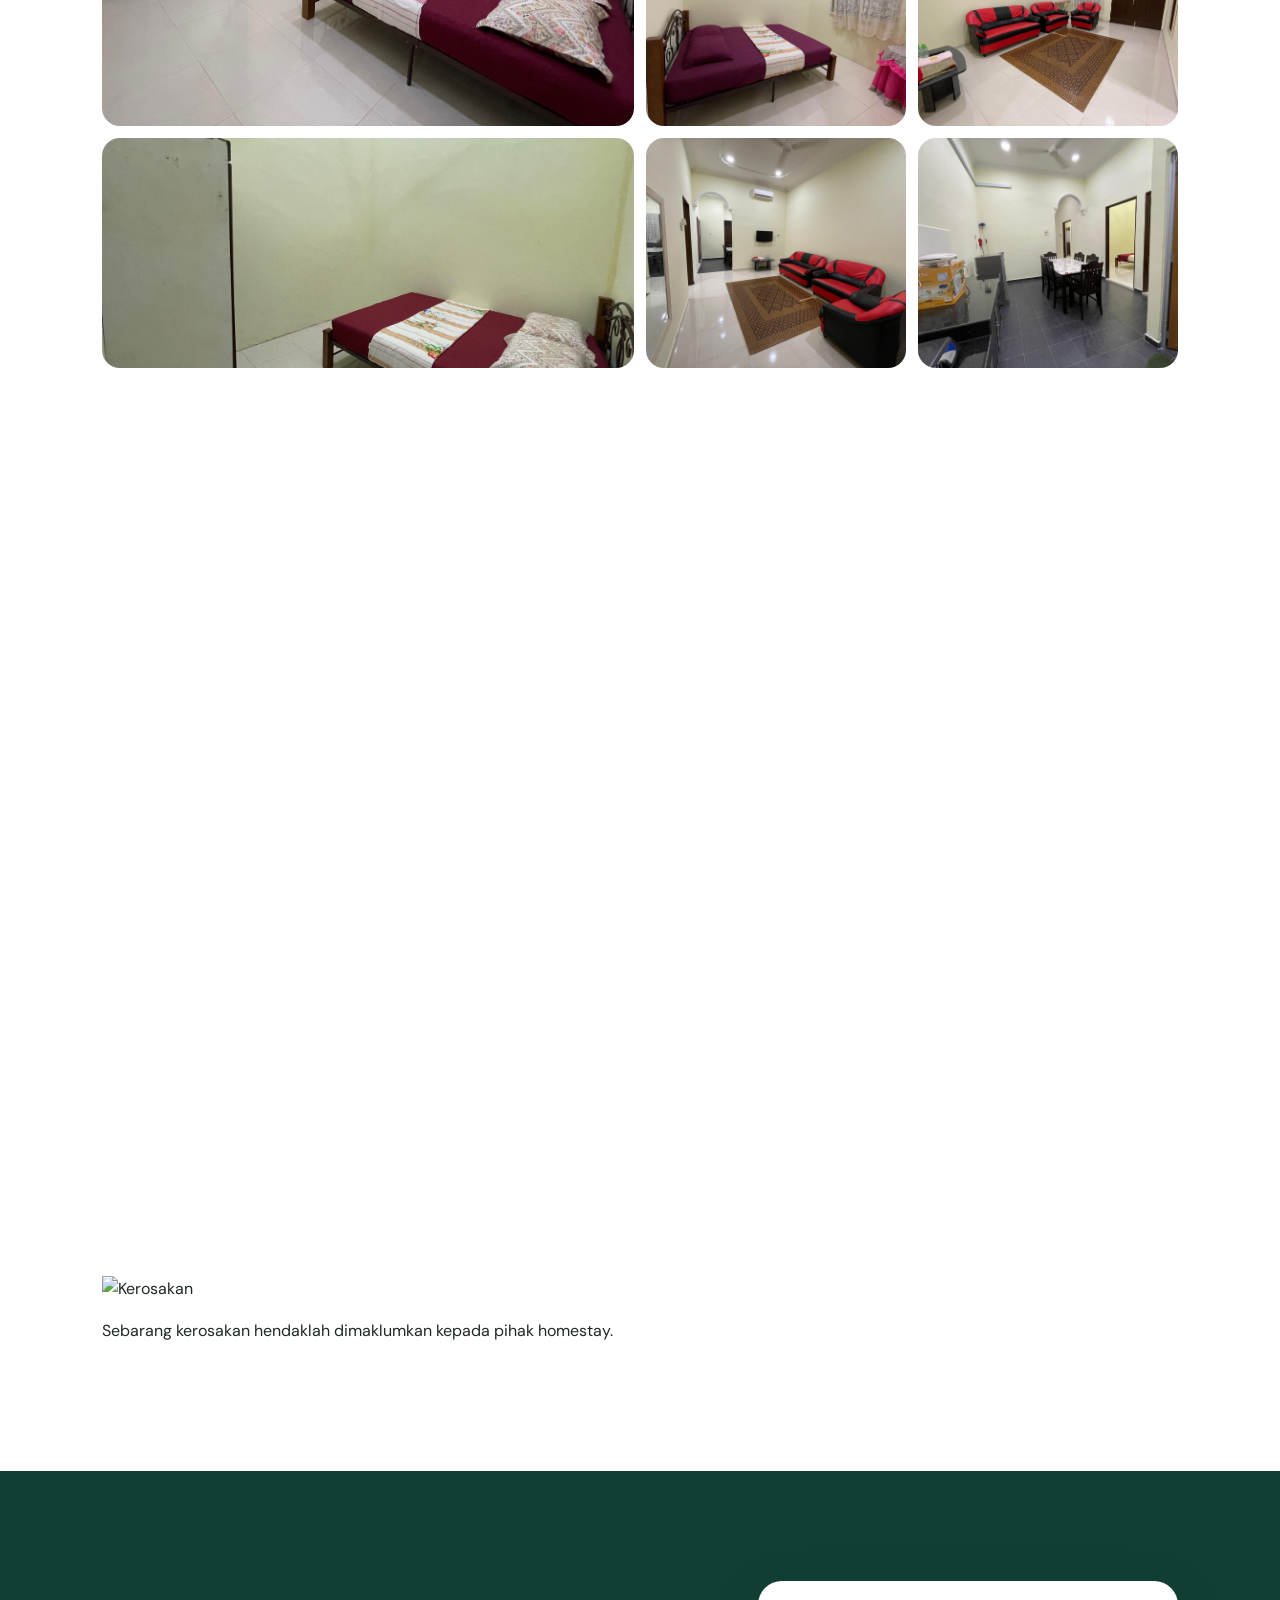
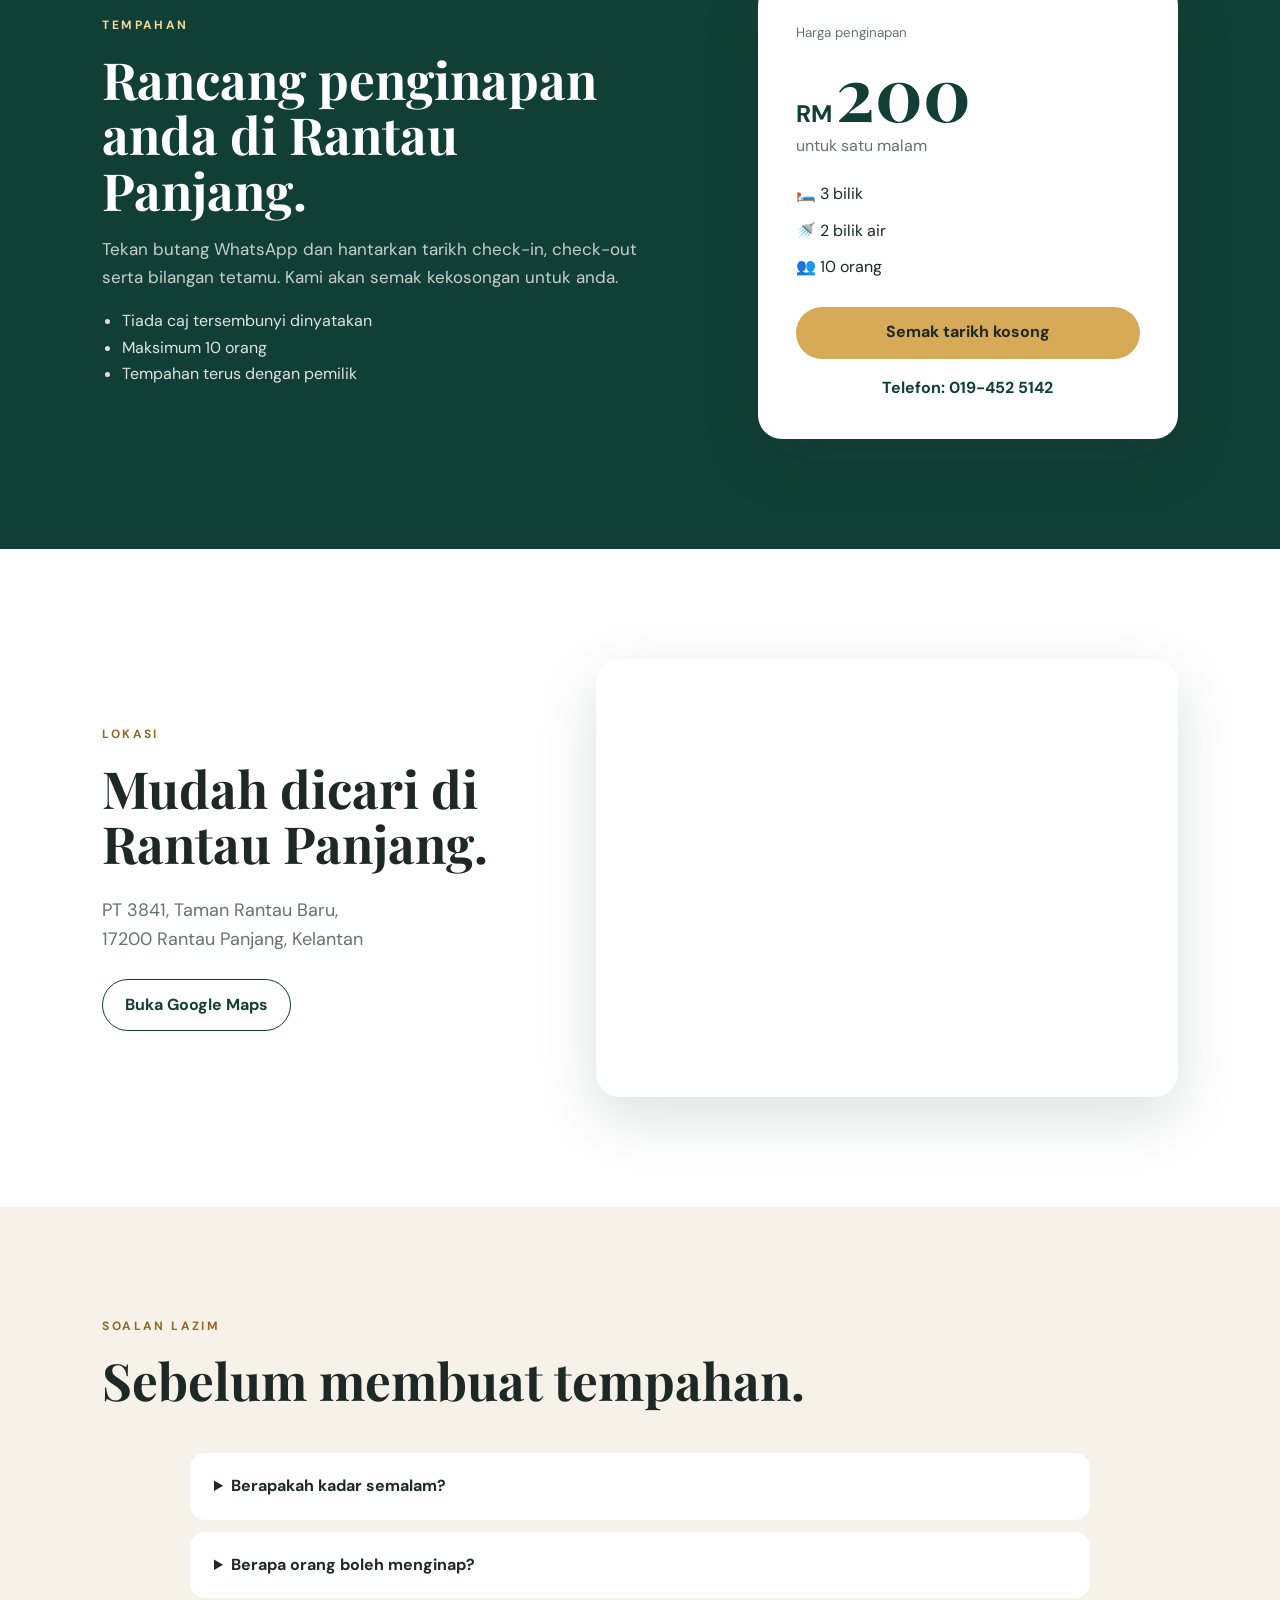
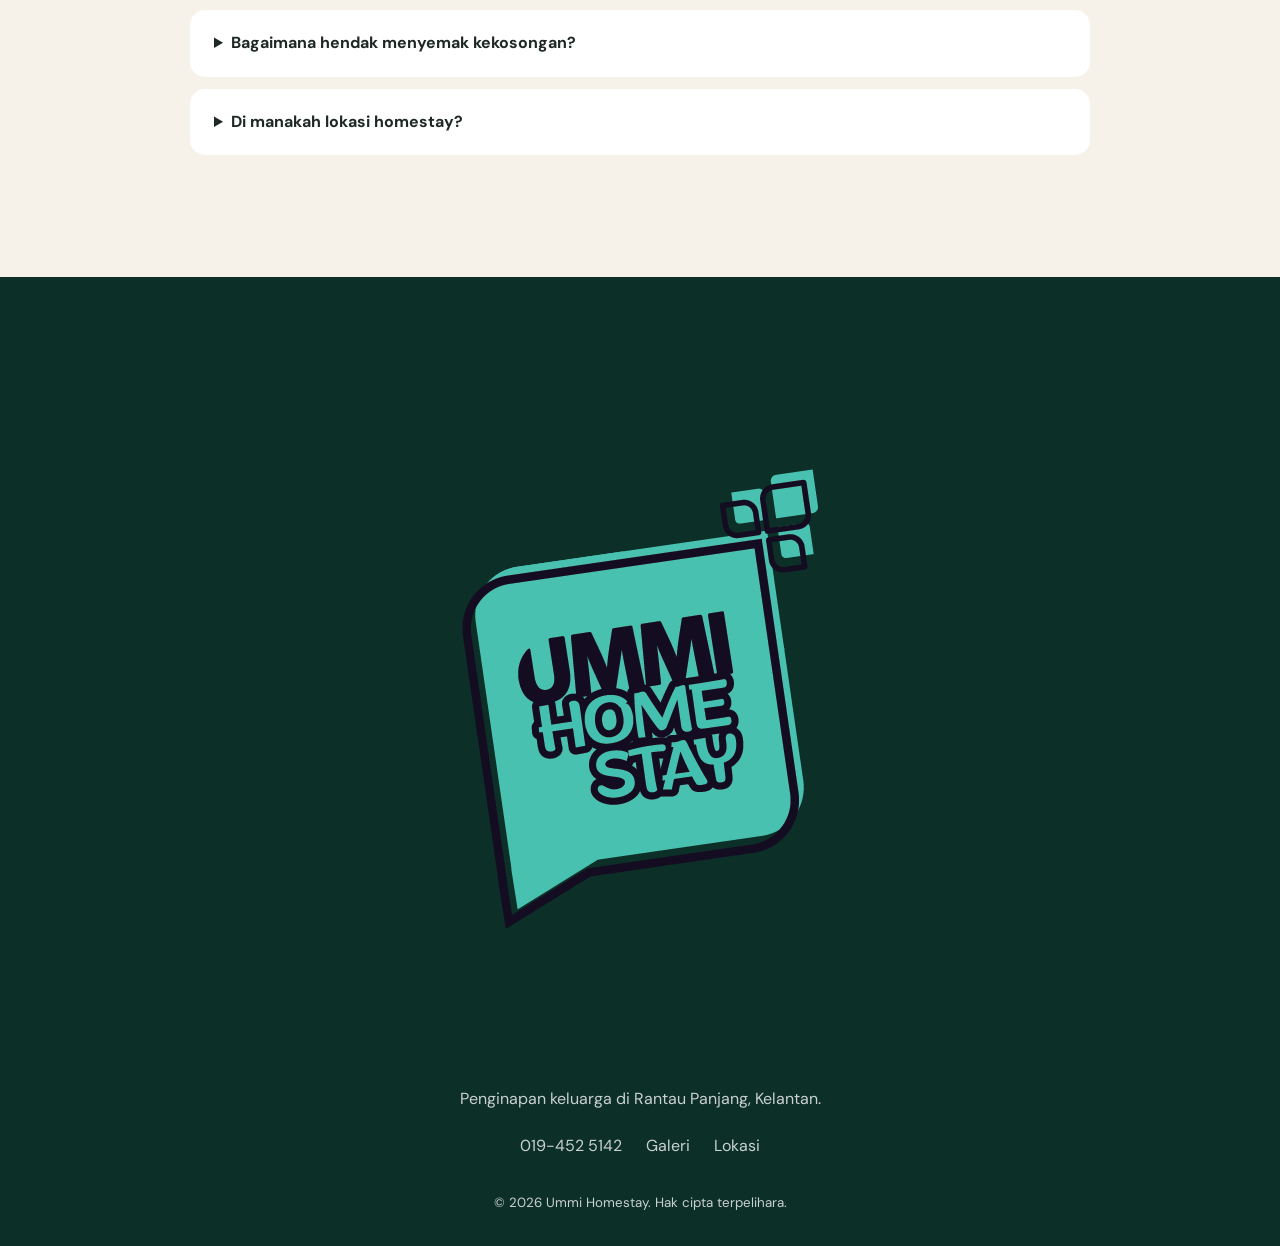
==== commit 8c2e3754: "index.html" ====
--- a/index.html
+++ b/index.html
@@ -5,237 +5,598 @@
   <meta name="viewport" content="width=device-width,initial-scale=1">
   <meta name="description" content="Ummi Homestay di Rantau Panjang, Kelantan. 3 bilik tidur, 2 bilik air, maksimum 10 tetamu. RM200 semalam.">
   <meta name="theme-color" content="#123f35">
+
   <title>Ummi Homestay | Rantau Panjang, Kelantan</title>
 
   <link rel="preconnect" href="https://fonts.googleapis.com">
   <link rel="preconnect" href="https://fonts.gstatic.com" crossorigin>
+
   <link href="https://fonts.googleapis.com/css2?family=DM+Sans:wght@400;500;600;700&family=Playfair+Display:wght@600;700&display=swap" rel="stylesheet">
+
   <link rel="stylesheet" href="styles.css">
 </head>
 
 <body>
-<a class="brand" href="#top" aria-label="Ummi Homestay">
-  <img class="brand-logo" src="Ummi Homestay.png" alt="Ummi Homestay">
+
+<header class="site-header" id="top">
+
+  <a class="brand" href="#top" aria-label="Ummi Homestay">
+    <img class="brand-logo" src="Ummi Homestay.png" alt="Ummi Homestay">
+  </a>
+
+  <button
+    class="menu-button"
+    type="button"
+    aria-label="Buka menu"
+    aria-expanded="false">
+    ☰
+  </button>
+
+  <nav class="nav-links" aria-label="Navigasi utama">
+    <a href="#tentang">Tentang</a>
+    <a href="#kemudahan">Kemudahan</a>
+    <a href="#galeri">Galeri</a>
+    <a href="#peraturan">Peraturan</a>
+    <a href="#lokasi">Lokasi</a>
+    <a href="#faq">FAQ</a>
+    <a class="nav-cta" href="#tempahan">Tempah</a>
+  </nav>
+
+</header>
+
+
+<main>
+
+  <!-- HERO -->
+  <section class="hero">
+
+    <img
+      class="hero-image"
+      src="photo-01.jpg"
+      alt="Ummi Homestay di Rantau Panjang"
+      fetchpriority="high">
+
+    <div class="hero-overlay"></div>
+
+    <div class="hero-content reveal">
+
+      <p class="eyebrow">
+        Rantau Panjang, Kelantan
+      </p>
+
+      <h1>
+        Keselesaan seperti<br>
+        di rumah sendiri.
+      </h1>
+
+      <p class="hero-copy">
+        Homestay bersih, selesa dan sesuai untuk percutian keluarga sehingga 10 orang.
+      </p>
+
+      <div class="hero-facts">
+        <span>🛏️ 3 bilik</span>
+        <span>🚿 2 bilik air</span>
+        <span>👨‍👩‍👧‍👦 10 tetamu</span>
+      </div>
+
+      <div class="hero-actions">
+
+        <a
+          class="button primary"
+          href="https://wa.me/60194525142?text=Assalamualaikum.%20Saya%20berminat%20untuk%20menempah%20Ummi%20Homestay.%0A%0ACheck-in%3A%0ACheck-out%3A%0ABilangan%20tetamu%3A"
+          target="_blank"
+          rel="noopener">
+          Tempah melalui WhatsApp
+        </a>
+
+        <a class="button ghost" href="#galeri">
+          Lihat galeri
+        </a>
+
+      </div>
+
+    </div>
+
+    <div class="hero-price">
+      <small>Harga bermula</small>
+      <strong>RM200</strong>
+      <span>/ malam</span>
+    </div>
+
+  </section>
+
+
+  <!-- TRUST STRIP -->
+  <section class="trust-strip" aria-label="Kelebihan Ummi Homestay">
+
+    <article>
+      <span>✓</span>
+      <p>
+        <strong>Bersih & selesa</strong>
+        <small>Sesuai untuk keluarga</small>
+      </p>
+    </article>
+
+    <article>
+      <span>✓</span>
+      <p>
+        <strong>Harga berpatutan</strong>
+        <small>RM200 satu malam</small>
+      </p>
+    </article>
+
+    <article>
+      <span>✓</span>
+      <p>
+        <strong>Lokasi mudah dicari</strong>
+        <small>Taman Rantau Baru</small>
+      </p>
+    </article>
+
+    <article>
+      <span>✓</span>
+      <p>
+        <strong>Tempahan mudah</strong>
+        <small>Terus melalui WhatsApp</small>
+      </p>
+    </article>
+
+  </section>
+
+
+  <!-- TENTANG -->
+  <section class="section split" id="tentang">
+
+    <div class="section-copy reveal">
+
+      <p class="eyebrow dark">
+        Tentang penginapan
+      </p>
+
+      <h2>
+        Ruang santai untuk masa berkualiti bersama keluarga.
+      </h2>
+
+      <p>
+        Ummi Homestay menyediakan penginapan yang praktikal,
+        lapang dan selesa untuk keluarga atau kumpulan kecil
+        yang berkunjung ke Rantau Panjang.
+      </p>
+
+      <p>
+        Dengan tiga bilik tidur, dua bilik air dan ruang keluarga
+        yang selesa, tetamu boleh berehat selepas seharian berjalan
+        atau membeli-belah.
+      </p>
+
+      <a class="text-link" href="#tempahan">
+        Semak tarikh kosong →
+      </a>
+
+    </div>
+
+
+    <div class="image-collage reveal">
+
+      <img
+        class="collage-main"
+        src="photo-02.jpg"
+        alt="Ruang utama Ummi Homestay"
+        loading="lazy">
+
+      <img
+        src="photo-03.jpg"
+        alt="Bilik tidur Ummi Homestay"
+        loading="lazy">
+
+      <img
+        src="photo-04.jpg"
+        alt="Ruang dalaman Ummi Homestay"
+        loading="lazy">
+
+    </div>
+
+  </section>
+
+
+  <!-- KEMUDAHAN -->
+  <section class="section amenities-section" id="kemudahan">
+
+    <div class="section-heading reveal">
+
+      <div>
+        <p class="eyebrow dark">Kemudahan</p>
+        <h2>Semua yang diperlukan untuk penginapan selesa.</h2>
+      </div>
+
+    </div>
+
+
+    <div class="amenities-grid">
+
+      <article class="amenity reveal">
+        <span>🛏️</span>
+        <h3>3 bilik tidur</h3>
+        <p>Ruang tidur untuk keluarga dan kumpulan kecil.</p>
+      </article>
+
+      <article class="amenity reveal">
+        <span>🚿</span>
+        <h3>2 bilik air</h3>
+        <p>Lebih mudah untuk tetamu yang datang beramai-ramai.</p>
+      </article>
+
+      <article class="amenity reveal">
+        <span>🍳</span>
+        <h3>Dapur</h3>
+        <p>Ruang dapur untuk kegunaan asas tetamu.</p>
+      </article>
+
+      <article class="amenity reveal">
+        <span>🚗</span>
+        <h3>Parkir</h3>
+        <p>Ruang parkir tersedia di hadapan rumah.</p>
+      </article>
+
+      <article class="amenity reveal">
+        <span>🛋️</span>
+        <h3>Ruang keluarga</h3>
+        <p>Ruang santai untuk berkumpul dan berehat.</p>
+      </article>
+
+      <article class="amenity reveal">
+        <span>📍</span>
+        <h3>Lokasi strategik</h3>
+        <p>Terletak di Taman Rantau Baru, Rantau Panjang.</p>
+      </article>
+
+    </div>
+
+  </section>
+
+
+  <!-- GALERI -->
+  <section class="section gallery-section" id="galeri">
+
+    <div class="section-heading reveal">
+
+      <div>
+        <p class="eyebrow dark">Galeri</p>
+        <h2>Lihat suasana Ummi Homestay.</h2>
+      </div>
+
+      <p>Klik mana-mana gambar untuk paparan penuh.</p>
+
+    </div>
+
+
+    <div class="gallery-grid">
+
+      <button class="gallery-item gallery-large reveal">
+        <img src="photo-01.jpg" alt="Pandangan Ummi Homestay" loading="lazy">
+      </button>
+
+      <button class="gallery-item reveal">
+        <img src="photo-02.jpg" alt="Ruang Ummi Homestay" loading="lazy">
+      </button>
+
+      <button class="gallery-item reveal">
+        <img src="photo-03.jpg" alt="Bilik tidur Ummi Homestay" loading="lazy">
+      </button>
+
+      <button class="gallery-item reveal">
+        <img src="photo-04.jpg" alt="Ruang dalaman homestay" loading="lazy">
+      </button>
+
+      <button class="gallery-item reveal">
+        <img src="photo-05.jpg" alt="Kemudahan homestay" loading="lazy">
+      </button>
+
+      <button class="gallery-item gallery-wide reveal">
+        <img src="photo-06.jpg" alt="Ruang keluarga homestay" loading="lazy">
+      </button>
+
+      <button class="gallery-item reveal">
+        <img src="photo-07.jpg" alt="Bilik homestay" loading="lazy">
+      </button>
+
+      <button class="gallery-item reveal">
+        <img src="photo-08.jpg" alt="Dapur homestay" loading="lazy">
+      </button>
+
+      <button class="gallery-item reveal">
+        <img src="photo-09.jpg" alt="Bilik air homestay" loading="lazy">
+      </button>
+
+      <button class="gallery-item reveal">
+        <img src="photo-10.jpg" alt="Sudut lain Ummi Homestay" loading="lazy">
+      </button>
+
+    </div>
+
+  </section>
+
+
+  <!-- PERATURAN -->
+  <section class="section rules-section" id="peraturan">
+
+    <div class="section-heading reveal">
+
+      <div>
+        <p class="eyebrow dark">Peraturan</p>
+        <h2>Peraturan Ummi Homestay.</h2>
+      </div>
+
+      <p>
+        Demi keselesaan semua tetamu, sila patuhi peraturan sepanjang penginapan.
+      </p>
+
+    </div>
+
+
+    <div class="rules-grid">
+
+      <article class="rule-card reveal">
+        <img src="icon-smoking.png" alt="Dilarang merokok">
+        <p>Dilarang merokok di dalam rumah.</p>
+      </article>
+
+      <article class="rule-card reveal">
+        <img src="icon-clean.png" alt="Jaga kebersihan">
+        <p>Sila jaga kebersihan sepanjang tempoh penginapan.</p>
+      </article>
+
+      <article class="rule-card reveal">
+        <img src="icon-noise.png" alt="Jaga ketenteraman">
+        <p>
+          Sila jaga ketenteraman dan elakkan bunyi bising pada waktu malam.
+        </p>
+      </article>
+
+      <article class="rule-card reveal">
+        <img src="icon-damage.png" alt="Kerosakan">
+        <p>
+          Sebarang kerosakan hendaklah dimaklumkan kepada pihak homestay.
+        </p>
+      </article>
+
+    </div>
+
+  </section>
+
+
+  <!-- TEMPAHAN -->
+  <section class="section booking-section" id="tempahan">
+
+    <div class="booking-copy reveal">
+
+      <p class="eyebrow">Tempahan</p>
+
+      <h2>
+        Rancang penginapan anda di Rantau Panjang.
+      </h2>
+
+      <p>
+        Tekan butang WhatsApp dan hantarkan tarikh check-in,
+        check-out serta bilangan tetamu.
+        Kami akan semak kekosongan untuk anda.
+      </p>
+
+      <ul>
+        <li>Tiada caj tersembunyi dinyatakan</li>
+        <li>Maksimum 10 orang</li>
+        <li>Tempahan terus dengan pemilik</li>
+      </ul>
+
+    </div>
+
+
+    <div class="price-card reveal">
+
+      <small>Harga penginapan</small>
+
+      <p class="price">
+        <span>RM</span>200
+      </p>
+
+      <p class="per-night">
+        untuk satu malam
+      </p>
+
+
+      <div class="booking-details">
+        <span>🛏️ 3 bilik</span>
+        <span>🚿 2 bilik air</span>
+        <span>👥 10 orang</span>
+      </div>
+
+
+      <a
+        class="button gold"
+        href="https://wa.me/60194525142?text=Assalamualaikum.%20Saya%20berminat%20untuk%20menempah%20Ummi%20Homestay.%0A%0ACheck-in%3A%0ACheck-out%3A%0ABilangan%20tetamu%3A"
+        target="_blank"
+        rel="noopener">
+        Semak tarikh kosong
+      </a>
+
+      <a class="phone-link" href="tel:+60194525142">
+        Telefon: 019-452 5142
+      </a>
+
+    </div>
+
+  </section>
+
+
+  <!-- LOKASI -->
+  <section class="section location-section" id="lokasi">
+
+    <div class="location-card reveal">
+
+      <p class="eyebrow dark">Lokasi</p>
+
+      <h2>
+        Mudah dicari di Rantau Panjang.
+      </h2>
+
+      <address>
+        PT 3841, Taman Rantau Baru,<br>
+        17200 Rantau Panjang, Kelantan
+      </address>
+
+
+      <a
+        class="button outline"
+        href="https://maps.app.goo.gl/ayRkRDw4LgNk86ecA"
+        target="_blank"
+        rel="noopener">
+        Buka Google Maps
+      </a>
+
+    </div>
+
+
+    <div class="map-frame reveal">
+
+      <iframe
+        title="Peta Ummi Homestay"
+        loading="lazy"
+        referrerpolicy="no-referrer-when-downgrade"
+        src="https://www.google.com/maps?q=5.9977796,102.0233947&output=embed">
+      </iframe>
+
+    </div>
+
+  </section>
+
+
+  <!-- FAQ -->
+  <section class="section faq-section" id="faq">
+
+    <div class="section-heading reveal">
+
+      <div>
+        <p class="eyebrow dark">Soalan lazim</p>
+        <h2>Sebelum membuat tempahan.</h2>
+      </div>
+
+    </div>
+
+
+    <div class="faq-list">
+
+      <details class="reveal">
+        <summary>Berapakah kadar semalam?</summary>
+        <p>Kadar asas ialah RM200 untuk satu malam.</p>
+      </details>
+
+      <details class="reveal">
+        <summary>Berapa orang boleh menginap?</summary>
+        <p>Ummi Homestay sesuai untuk maksimum 10 orang.</p>
+      </details>
+
+      <details class="reveal">
+        <summary>Bagaimana hendak menyemak kekosongan?</summary>
+        <p>
+          Tekan butang WhatsApp dan masukkan tarikh check-in,
+          check-out serta bilangan tetamu.
+        </p>
+      </details>
+
+      <details class="reveal">
+        <summary>Di manakah lokasi homestay?</summary>
+        <p>
+          PT 3841, Taman Rantau Baru,
+          17200 Rantau Panjang, Kelantan.
+        </p>
+      </details>
+
+    </div>
+
+  </section>
+
+</main>
+
+
+<!-- FOOTER -->
+<footer>
+
+  <a class="brand footer-brand" href="#top">
+    <img class="brand-logo footer-logo" src="Ummi Homestay.png" alt="Ummi Homestay">
+  </a>
+
+  <p>
+    Penginapan keluarga di Rantau Panjang, Kelantan.
+  </p>
+
+  <div class="footer-links">
+
+    <a href="tel:+60194525142">
+      019-452 5142
+    </a>
+
+    <a href="#galeri">
+      Galeri
+    </a>
+
+    <a href="#lokasi">
+      Lokasi
+    </a>
+
+  </div>
+
+  <small>
+    © <span id="year"></span>
+    Ummi Homestay. Hak cipta terpelihara.
+  </small>
+
+</footer>
+
+
+<!-- WHATSAPP -->
+<a
+  class="floating-wa"
+  href="https://wa.me/60194525142?text=Assalamualaikum.%20Saya%20berminat%20untuk%20menempah%20Ummi%20Homestay.%0A%0ACheck-in%3A%0ACheck-out%3A%0ABilangan%20tetamu%3A"
+  target="_blank"
+  rel="noopener"
+  aria-label="WhatsApp Ummi Homestay">
+
+  <span>💬</span>
+  <b>WhatsApp</b>
+
 </a>
 
-    <button class="menu-button" type="button" aria-label="Buka menu" aria-expanded="false">☰</button>
-
-    <nav class="nav-links" aria-label="Navigasi utama">
-      <a href="#tentang">Tentang</a>
-      <a href="#kemudahan">Kemudahan</a>
-      <a href="#galeri">Galeri</a>
-      <a href="#lokasi">Lokasi</a>
-      <a class="nav-cta" href="#tempahan">Tempah</a>
-    </nav>
-  </header>
-
-  <main>
-    <section class="hero">
-      <img class="hero-image" src="photo-01.jpg" alt="Ummi Homestay di Rantau Panjang" fetchpriority="high">
-      <div class="hero-overlay"></div>
-
-      <div class="hero-content reveal">
-        <p class="eyebrow">Rantau Panjang, Kelantan</p>
-        <h1>Keselesaan seperti<br>di rumah sendiri.</h1>
-        <p class="hero-copy">Homestay bersih, selesa dan sesuai untuk percutian keluarga sehingga 10 orang.</p>
-
-        <div class="hero-facts">
-          <span>🛏️ 3 bilik</span>
-          <span>🚿 2 bilik air</span>
-          <span>👨‍👩‍👧‍👦 10 tetamu</span>
-        </div>
-
-        <div class="hero-actions">
-          <a class="button primary" href="https://wa.me/60194525142?text=Assalamualaikum.%20Saya%20berminat%20untuk%20menempah%20Ummi%20Homestay.%0A%0ACheck-in%3A%0ACheck-out%3A%0ABilangan%20tetamu%3A" target="_blank" rel="noopener">
-            Tempah melalui WhatsApp
-          </a>
-          <a class="button ghost" href="#galeri">Lihat galeri</a>
-        </div>
-      </div>
-
-      <div class="hero-price">
-        <small>Harga bermula</small>
-        <strong>RM200</strong>
-        <span>/ malam</span>
-      </div>
-    </section>
-
-    <section class="trust-strip" aria-label="Kelebihan Ummi Homestay">
-      <article><span>✓</span><p><strong>Bersih & selesa</strong><small>Sesuai untuk keluarga</small></p></article>
-      <article><span>✓</span><p><strong>Harga berpatutan</strong><small>RM200 satu malam</small></p></article>
-      <article><span>✓</span><p><strong>Lokasi mudah dicari</strong><small>Taman Rantau Baru</small></p></article>
-      <article><span>✓</span><p><strong>Tempahan mudah</strong><small>Terus melalui WhatsApp</small></p></article>
-    </section>
-
-    <section class="section split" id="tentang">
-      <div class="section-copy reveal">
-        <p class="eyebrow dark">Tentang penginapan</p>
-        <h2>Ruang santai untuk masa berkualiti bersama keluarga.</h2>
-        <p>Ummi Homestay menyediakan penginapan yang praktikal, lapang dan selesa untuk keluarga atau kumpulan kecil yang berkunjung ke Rantau Panjang.</p>
-        <p>Dengan tiga bilik tidur, dua bilik air dan ruang keluarga yang selesa, tetamu boleh berehat selepas seharian berjalan atau membeli-belah.</p>
-
-        <a class="text-link" href="#tempahan">Semak tarikh kosong →</a>
-      </div>
-
-      <div class="image-collage reveal">
-        <img class="collage-main" src="photo-02.jpg" alt="Ruang utama Ummi Homestay" loading="lazy">
-        <img src="photo-03.jpg" alt="Bilik tidur Ummi Homestay" loading="lazy">
-        <img src="photo-04.jpg" alt="Ruang dalaman Ummi Homestay" loading="lazy">
-      </div>
-    </section>
-
-    <section class="section amenities-section" id="kemudahan">
-      <div class="section-heading reveal">
-        <div>
-          <p class="eyebrow dark">Kemudahan</p>
-          <h2>Semua yang diperlukan untuk penginapan selesa.</h2>
-        </div>
-        <p>Kemudahan sebenar boleh dikemas kini kemudian mengikut apa yang tersedia di rumah.</p>
-      </div>
-
-      <div class="amenities-grid">
-        <article class="amenity reveal"><span>🛏️</span><h3>3 bilik tidur</h3><p>Ruang tidur untuk keluarga dan kumpulan kecil.</p></article>
-        <article class="amenity reveal"><span>🚿</span><h3>2 bilik air</h3><p>Lebih mudah untuk tetamu yang datang beramai-ramai.</p></article>
-        <article class="amenity reveal"><span>🍳</span><h3>Dapur</h3><p>Ruang dapur untuk kegunaan asas tetamu.</p></article>
-        <article class="amenity reveal"><span>🚗</span><h3>Parkir</h3><p>Ruang parkir tersedia di hadapan rumah.</p></article>
-        <article class="amenity reveal"><span>🛋️</span><h3>Ruang keluarga</h3><p>Ruang santai untuk berkumpul dan berehat.</p></article>
-        <article class="amenity reveal"><span>📍</span><h3>Lokasi strategik</h3><p>Terletak di Taman Rantau Baru, Rantau Panjang.</p></article>
-      </div>
-    </section>
-
-    <section class="section gallery-section" id="galeri">
-      <div class="section-heading reveal">
-        <div>
-          <p class="eyebrow dark">Galeri</p>
-          <h2>Lihat suasana Ummi Homestay.</h2>
-        </div>
-        <p>Klik mana-mana gambar untuk paparan penuh.</p>
-      </div>
-
-      <div class="gallery-grid">
-        <button class="gallery-item gallery-large reveal"><img src="photo-01.jpg" alt="Pandangan Ummi Homestay" loading="lazy"></button>
-        <button class="gallery-item reveal"><img src="photo-02.jpg" alt="Ruang Ummi Homestay" loading="lazy"></button>
-        <button class="gallery-item reveal"><img src="photo-03.jpg" alt="Bilik tidur Ummi Homestay" loading="lazy"></button>
-        <button class="gallery-item reveal"><img src="photo-04.jpg" alt="Ruang dalaman homestay" loading="lazy"></button>
-        <button class="gallery-item reveal"><img src="photo-05.jpg" alt="Kemudahan homestay" loading="lazy"></button>
-        <button class="gallery-item gallery-wide reveal"><img src="photo-06.jpg" alt="Ruang keluarga homestay" loading="lazy"></button>
-        <button class="gallery-item reveal"><img src="photo-07.jpg" alt="Bilik homestay" loading="lazy"></button>
-        <button class="gallery-item reveal"><img src="photo-08.jpg" alt="Dapur homestay" loading="lazy"></button>
-        <button class="gallery-item reveal"><img src="photo-09.jpg" alt="Bilik air homestay" loading="lazy"></button>
-        <button class="gallery-item reveal"><img src="photo-10.jpg" alt="Sudut lain Ummi Homestay" loading="lazy"></button>
-      </div>
-    </section>
-    
-    <section class="section booking-section" id="tempahan">
-      <div class="booking-copy reveal">
-        <p class="eyebrow">Tempahan</p>
-        <h2>Rancang penginapan anda di Rantau Panjang.</h2>
-        <p>Tekan butang WhatsApp dan hantarkan tarikh check-in, check-out serta bilangan tetamu. Kami akan semak kekosongan untuk anda.</p>
-
-        <ul>
-          <li>Tiada caj tersembunyi dinyatakan</li>
-          <li>Maksimum 10 orang</li>
-          <li>Tempahan terus dengan pemilik</li>
-        </ul>
-      </div>
-
-      <div class="price-card reveal">
-        <small>Harga penginapan</small>
-        <p class="price"><span>RM</span>200</p>
-        <p class="per-night">untuk satu malam</p>
-
-        <div class="booking-details">
-          <span>🛏️ 3 bilik</span>
-          <span>🚿 2 bilik air</span>
-          <span>👥 10 orang</span>
-        </div>
-
-        <a class="button gold" href="https://wa.me/60194525142?text=Assalamualaikum.%20Saya%20berminat%20untuk%20menempah%20Ummi%20Homestay.%0A%0ACheck-in%3A%0ACheck-out%3A%0ABilangan%20tetamu%3A" target="_blank" rel="noopener">
-          Semak tarikh kosong
-        </a>
-        <a class="phone-link" href="tel:+60194525142">Telefon: 019-452 5142</a>
-      </div>
-    </section>
-
-    <section class="section location-section" id="lokasi">
-      <div class="location-card reveal">
-        <p class="eyebrow dark">Lokasi</p>
-        <h2>Mudah dicari di Rantau Panjang.</h2>
-        <address>PT 3841, Taman Rantau Baru,<br>17200 Rantau Panjang, Kelantan</address>
-
-        <a class="button outline" href="https://maps.app.goo.gl/ayRkRDw4LgNk86ecA" target="_blank" rel="noopener">
-          Buka Google Maps
-        </a>
-      </div>
-
-      <div class="map-frame reveal">
-        <iframe
-          title="Peta Ummi Homestay"
-          loading="lazy"
-          referrerpolicy="no-referrer-when-downgrade"
-          src="https://www.google.com/maps?q=5.9977796,102.0233947&output=embed"
-        </iframe>
-      </div>
-    </section>
-
-    <section class="section faq-section" id="faq">
-      <div class="section-heading reveal">
-        <div>
-          <p class="eyebrow dark">Soalan lazim</p>
-          <h2>Sebelum membuat tempahan.</h2>
-        </div>
-      </div>
-
-      <div class="faq-list">
-        <details class="reveal">
-          <summary>Berapakah kadar semalam?</summary>
-          <p>Kadar asas ialah RM200 untuk satu malam.</p>
-        </details>
-        <details class="reveal">
-          <summary>Berapa orang boleh menginap?</summary>
-          <p>Ummi Homestay sesuai untuk maksimum 10 orang.</p>
-        </details>
-        <details class="reveal">
-          <summary>Bagaimana hendak menyemak kekosongan?</summary>
-          <p>Tekan butang WhatsApp dan masukkan tarikh check-in, check-out serta bilangan tetamu.</p>
-        </details>
-        <details class="reveal">
-          <summary>Di manakah lokasi homestay?</summary>
-          <p>PT 3841, Taman Rantau Baru, 17200 Rantau Panjang, Kelantan.</p>
-        </details>
-      </div>
-    </section>
-  </main>
-
-  <footer>
-    <a class="brand footer-brand" href="#top">
-      <span class="brand-mark">U</span>
-      <span><strong>Ummi</strong><small>Homestay</small></span>
-    </a>
-
-    <p>Penginapan keluarga di Rantau Panjang, Kelantan.</p>
-
-    <div class="footer-links">
-      <a href="tel:+60194525142">019-452 5142</a>
-      <a href="#galeri">Galeri</a>
-      <a href="#lokasi">Lokasi</a>
-    </div>
-
-    <small>© <span id="year"></span> Ummi Homestay. Hak cipta terpelihara.</small>
-  </footer>
-
-  <a class="floating-wa" href="https://wa.me/60194525142?text=Assalamualaikum.%20Saya%20berminat%20untuk%20menempah%20Ummi%20Homestay.%0A%0ACheck-in%3A%0ACheck-out%3A%0ABilangan%20tetamu%3A" target="_blank" rel="noopener" aria-label="WhatsApp Ummi Homestay">
-    <span>💬</span>
-    <b>WhatsApp</b>
-  </a>
-
-  <dialog class="lightbox">
-    <button class="lightbox-close" type="button" aria-label="Tutup">×</button>
-    <button class="lightbox-prev" type="button" aria-label="Gambar sebelumnya">‹</button>
-    <img src="" alt="Paparan galeri penuh">
-    <button class="lightbox-next" type="button" aria-label="Gambar seterusnya">›</button>
-  </dialog>
-
-  <script src="script.js"></script>
+
+<!-- LIGHTBOX -->
+<dialog class="lightbox">
+
+  <button
+    class="lightbox-close"
+    type="button"
+    aria-label="Tutup">
+    ×
+  </button>
+
+  <button
+    class="lightbox-prev"
+    type="button"
+    aria-label="Gambar sebelumnya">
+    ‹
+  </button>
+
+  <img src="" alt="Paparan galeri penuh">
+
+  <button
+    class="lightbox-next"
+    type="button"
+    aria-label="Gambar seterusnya">
+    ›
+  </button>
+
+</dialog>
+
+
+<script src="script.js"></script>
+
 </body>
 </html>
--- a/styles.css
+++ b/styles.css
@@ -823,4 +823,11 @@
   .lightbox-next {
     right: 10px;
   }
-}
+
+}
+.site-header .brand-logo {
+  width: auto !important;
+  height: 50px !important;
+  max-width: 180px !important;
+  object-fit: contain;
+}
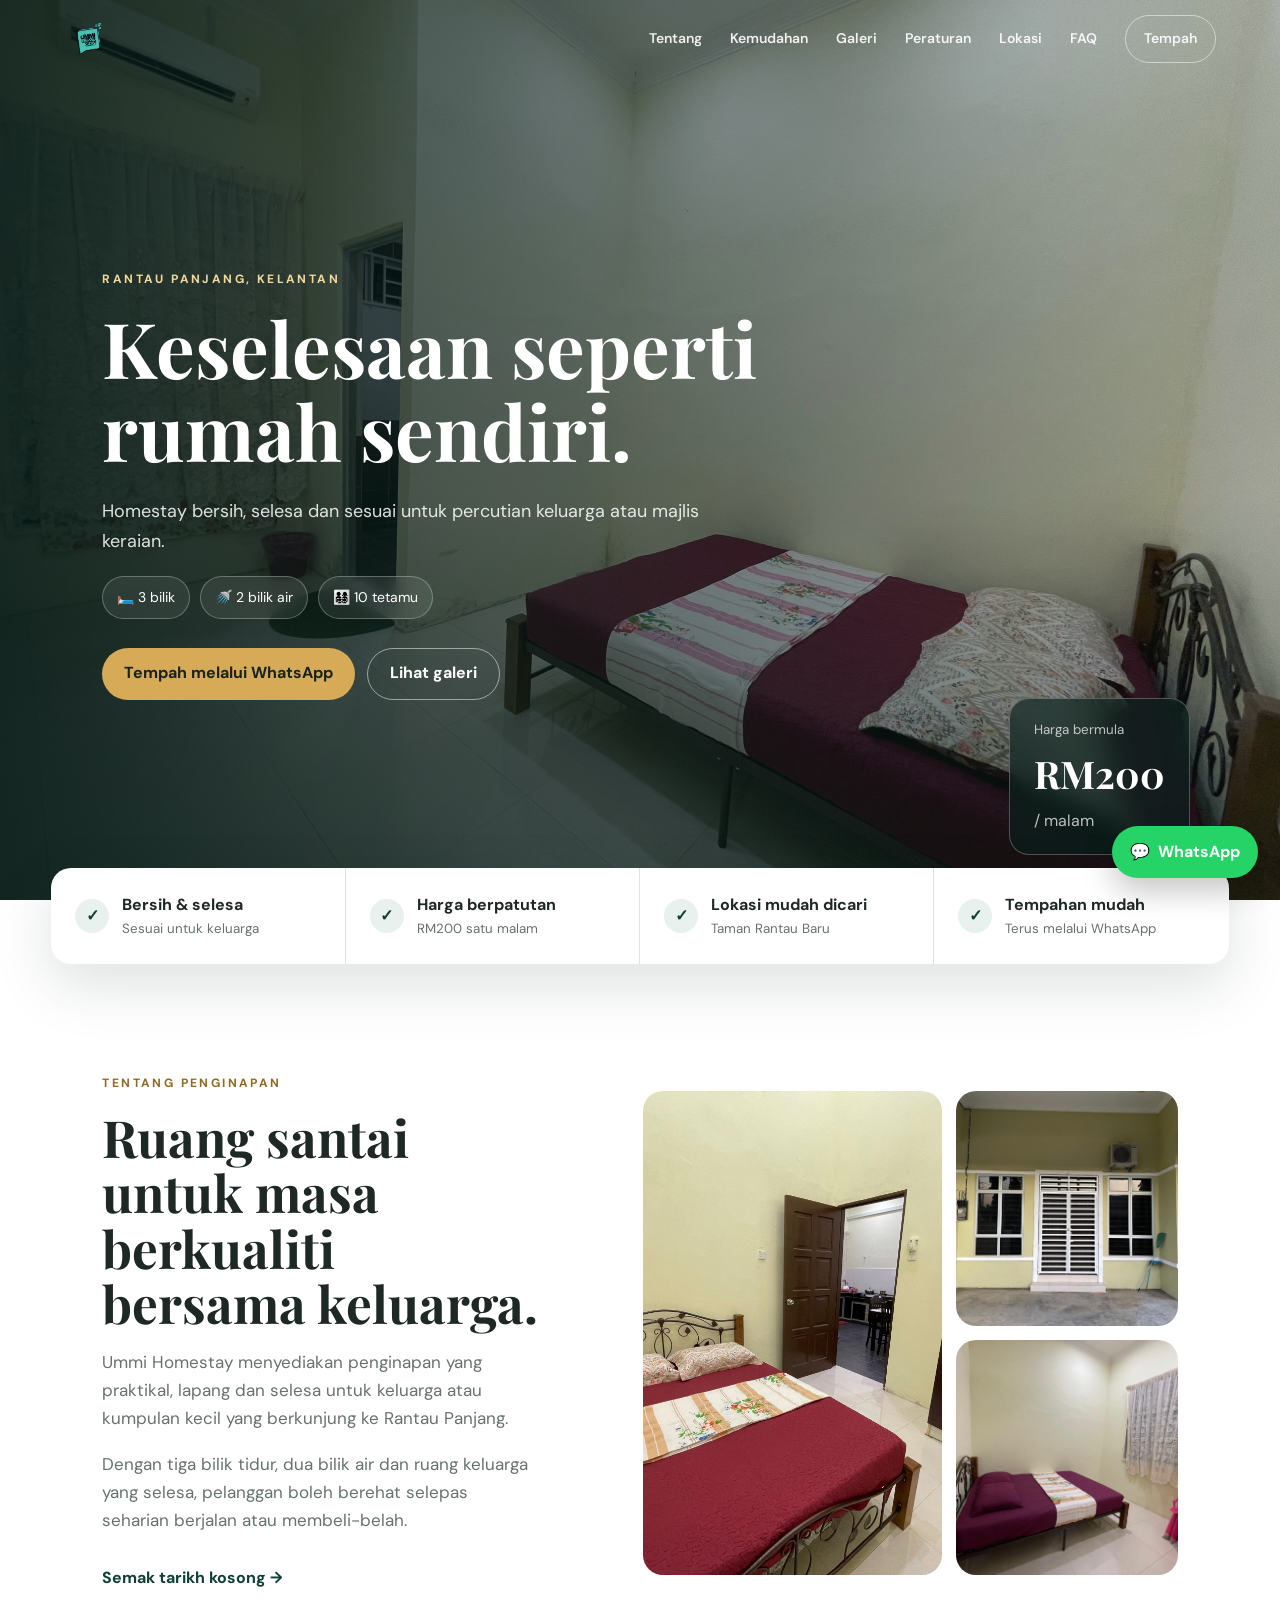
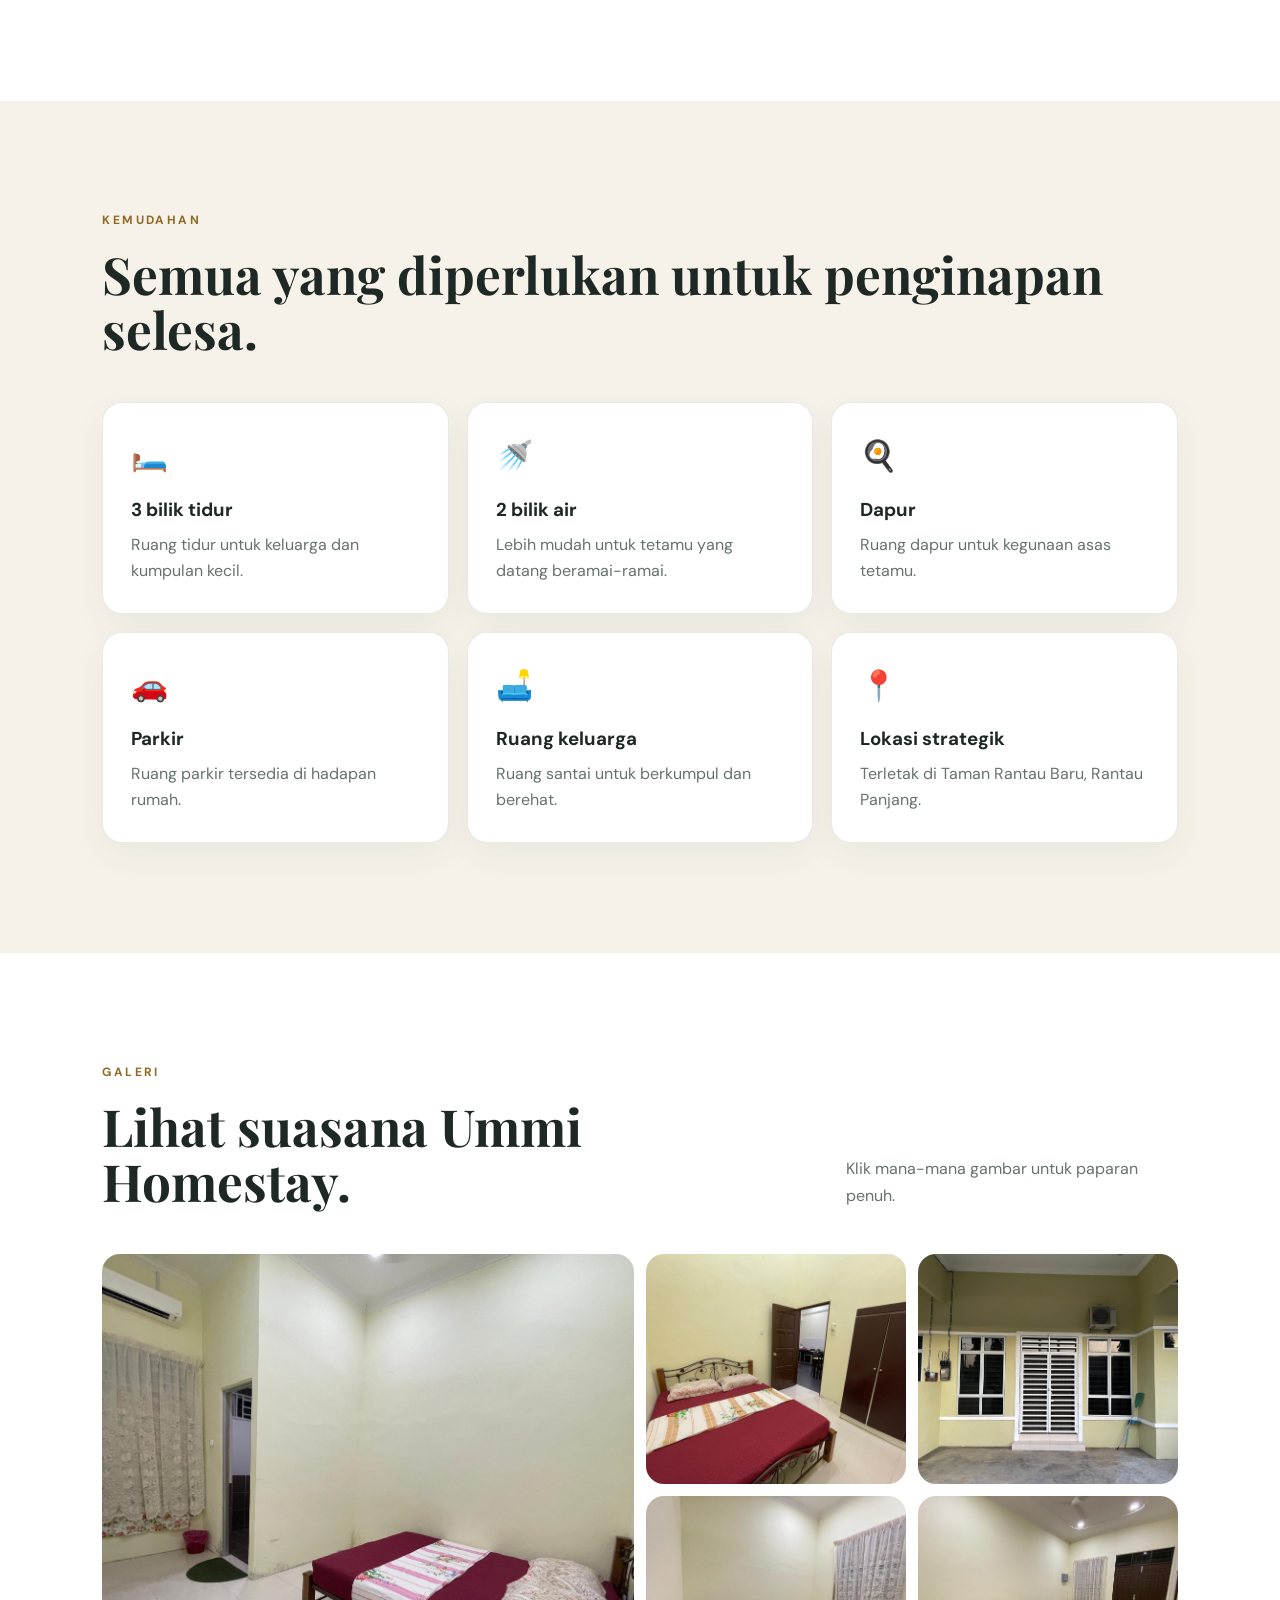
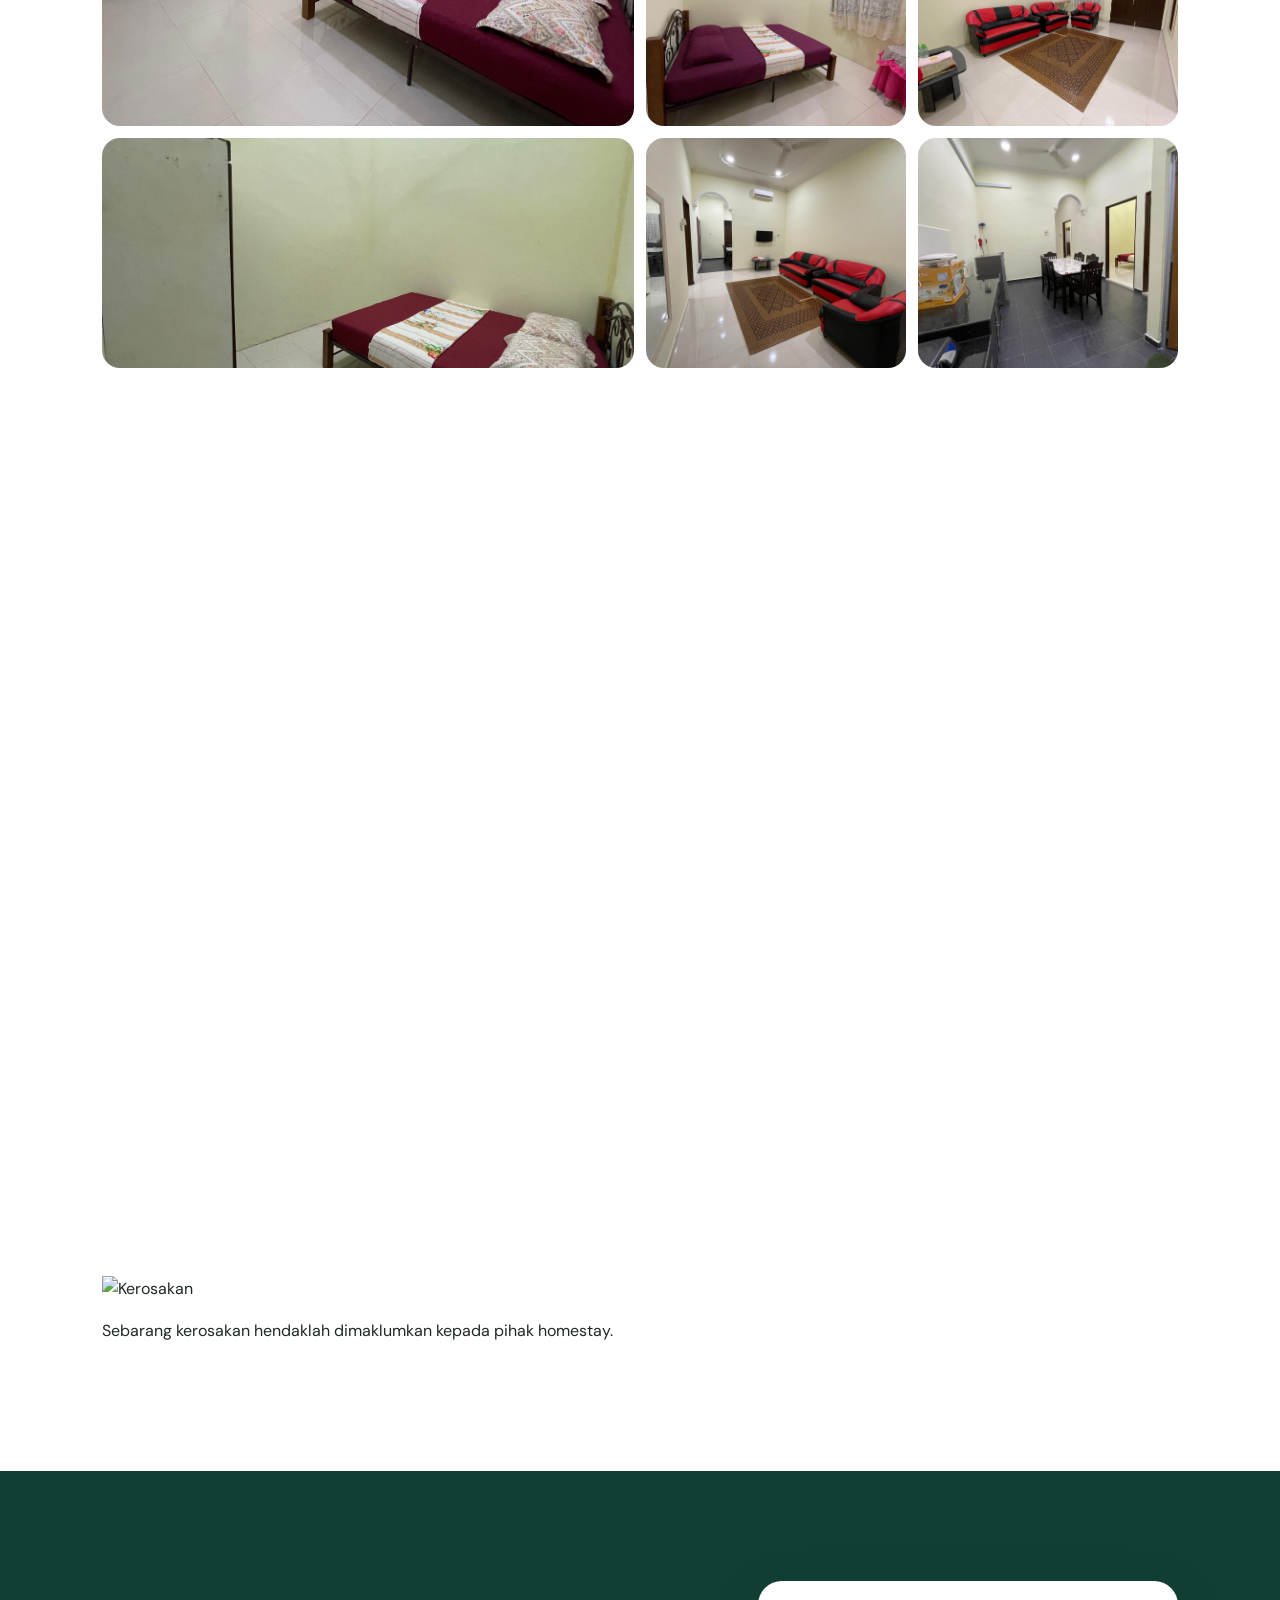
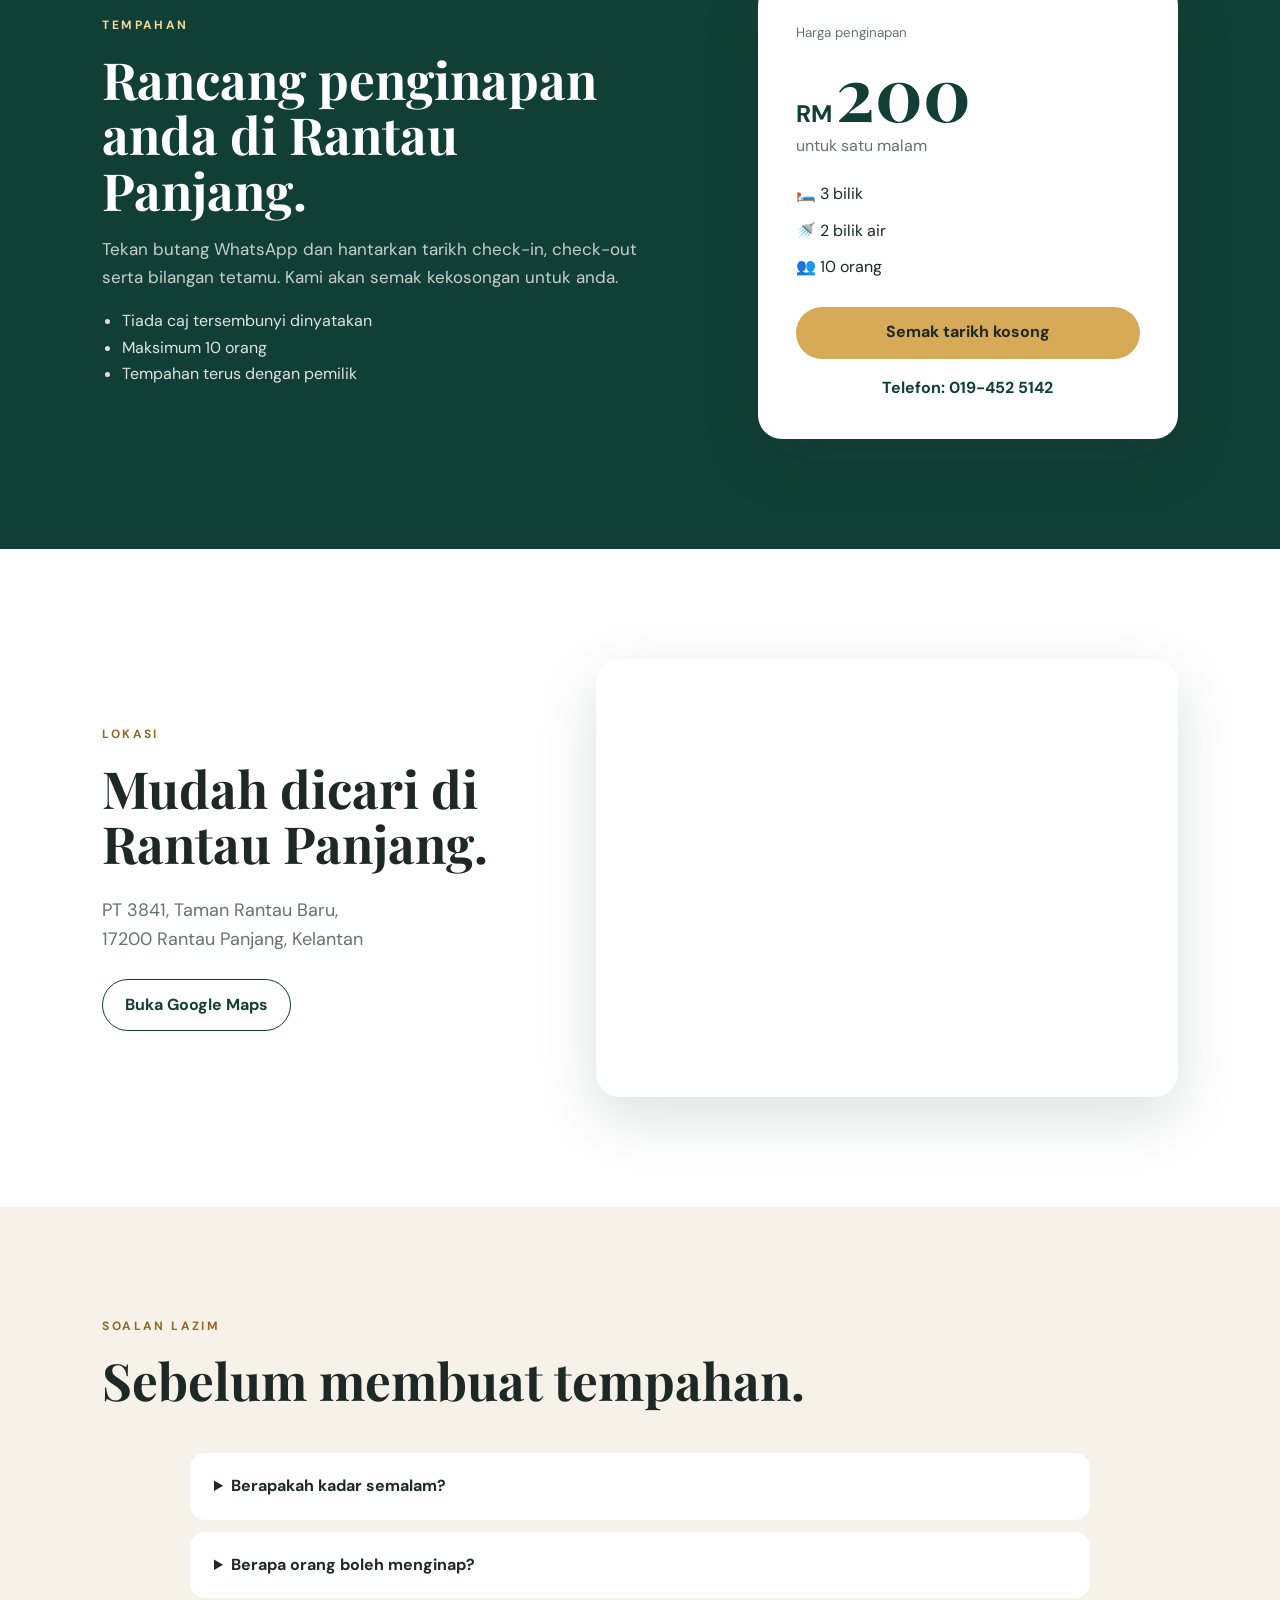
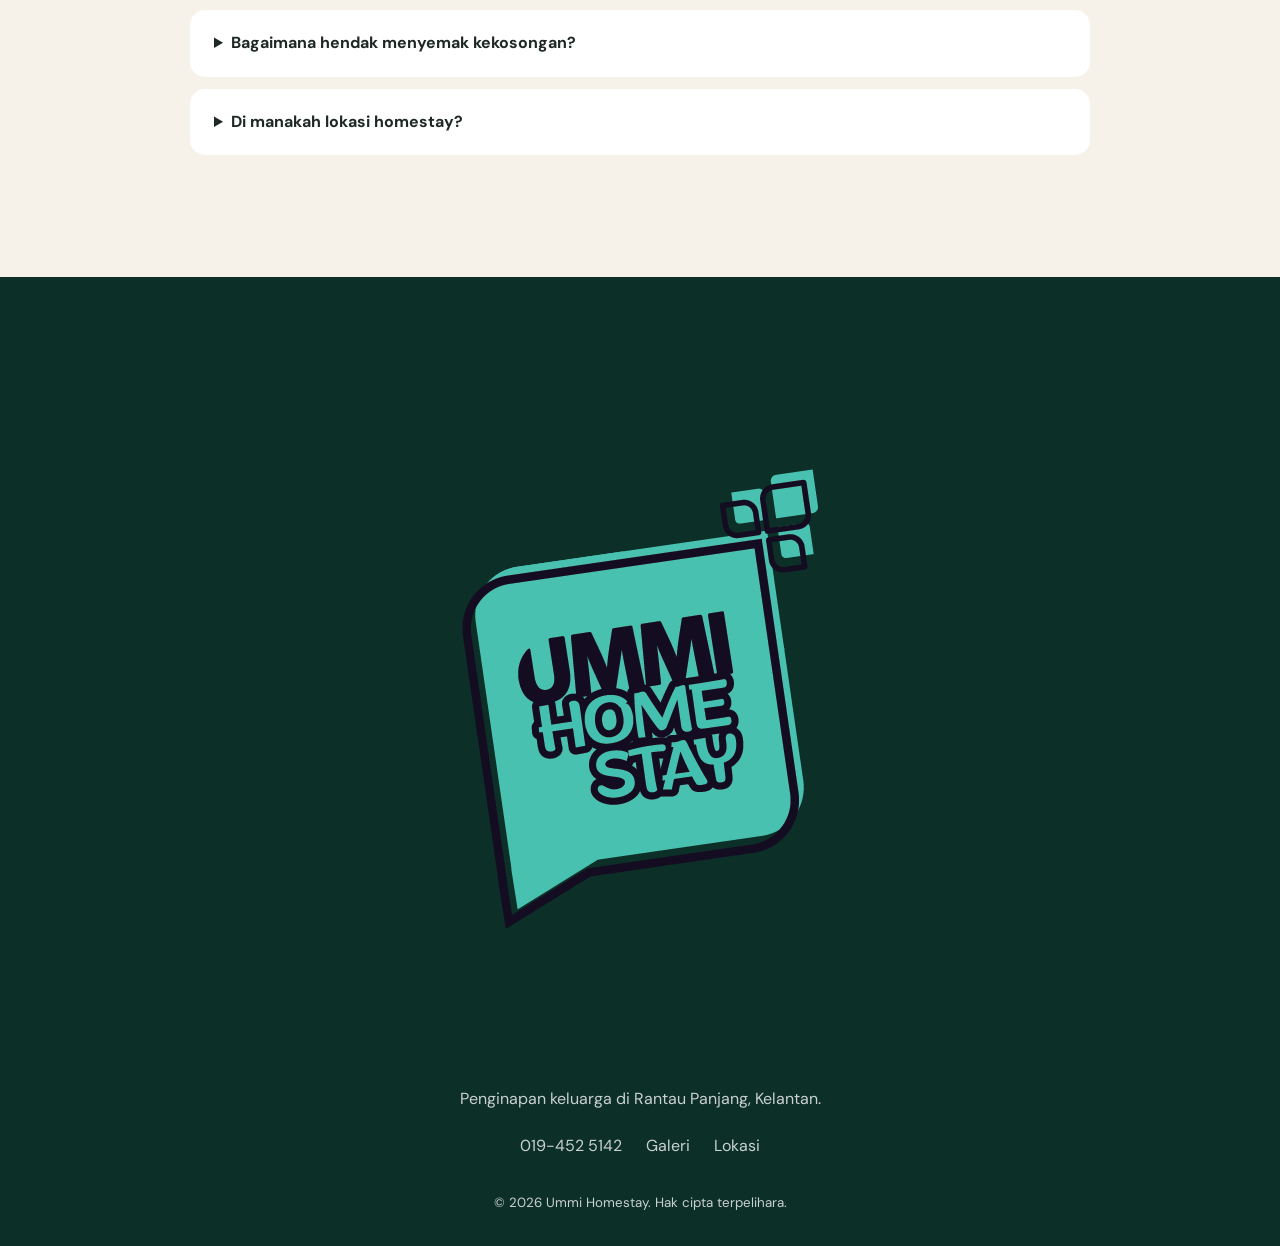
==== commit b30a503b: "index.html" ====
--- a/index.html
+++ b/index.html
@@ -66,11 +66,11 @@
 
       <h1>
         Keselesaan seperti<br>
-        di rumah sendiri.
+        rumah sendiri.
       </h1>
 
       <p class="hero-copy">
-        Homestay bersih, selesa dan sesuai untuk percutian keluarga sehingga 10 orang.
+        Homestay bersih, selesa dan sesuai untuk percutian keluarga atau majlis keraian.
       </p>
 
       <div class="hero-facts">
@@ -165,7 +165,7 @@
 
       <p>
         Dengan tiga bilik tidur, dua bilik air dan ruang keluarga
-        yang selesa, tetamu boleh berehat selepas seharian berjalan
+        yang selesa, pelanggan boleh berehat selepas seharian berjalan
         atau membeli-belah.
       </p>
 
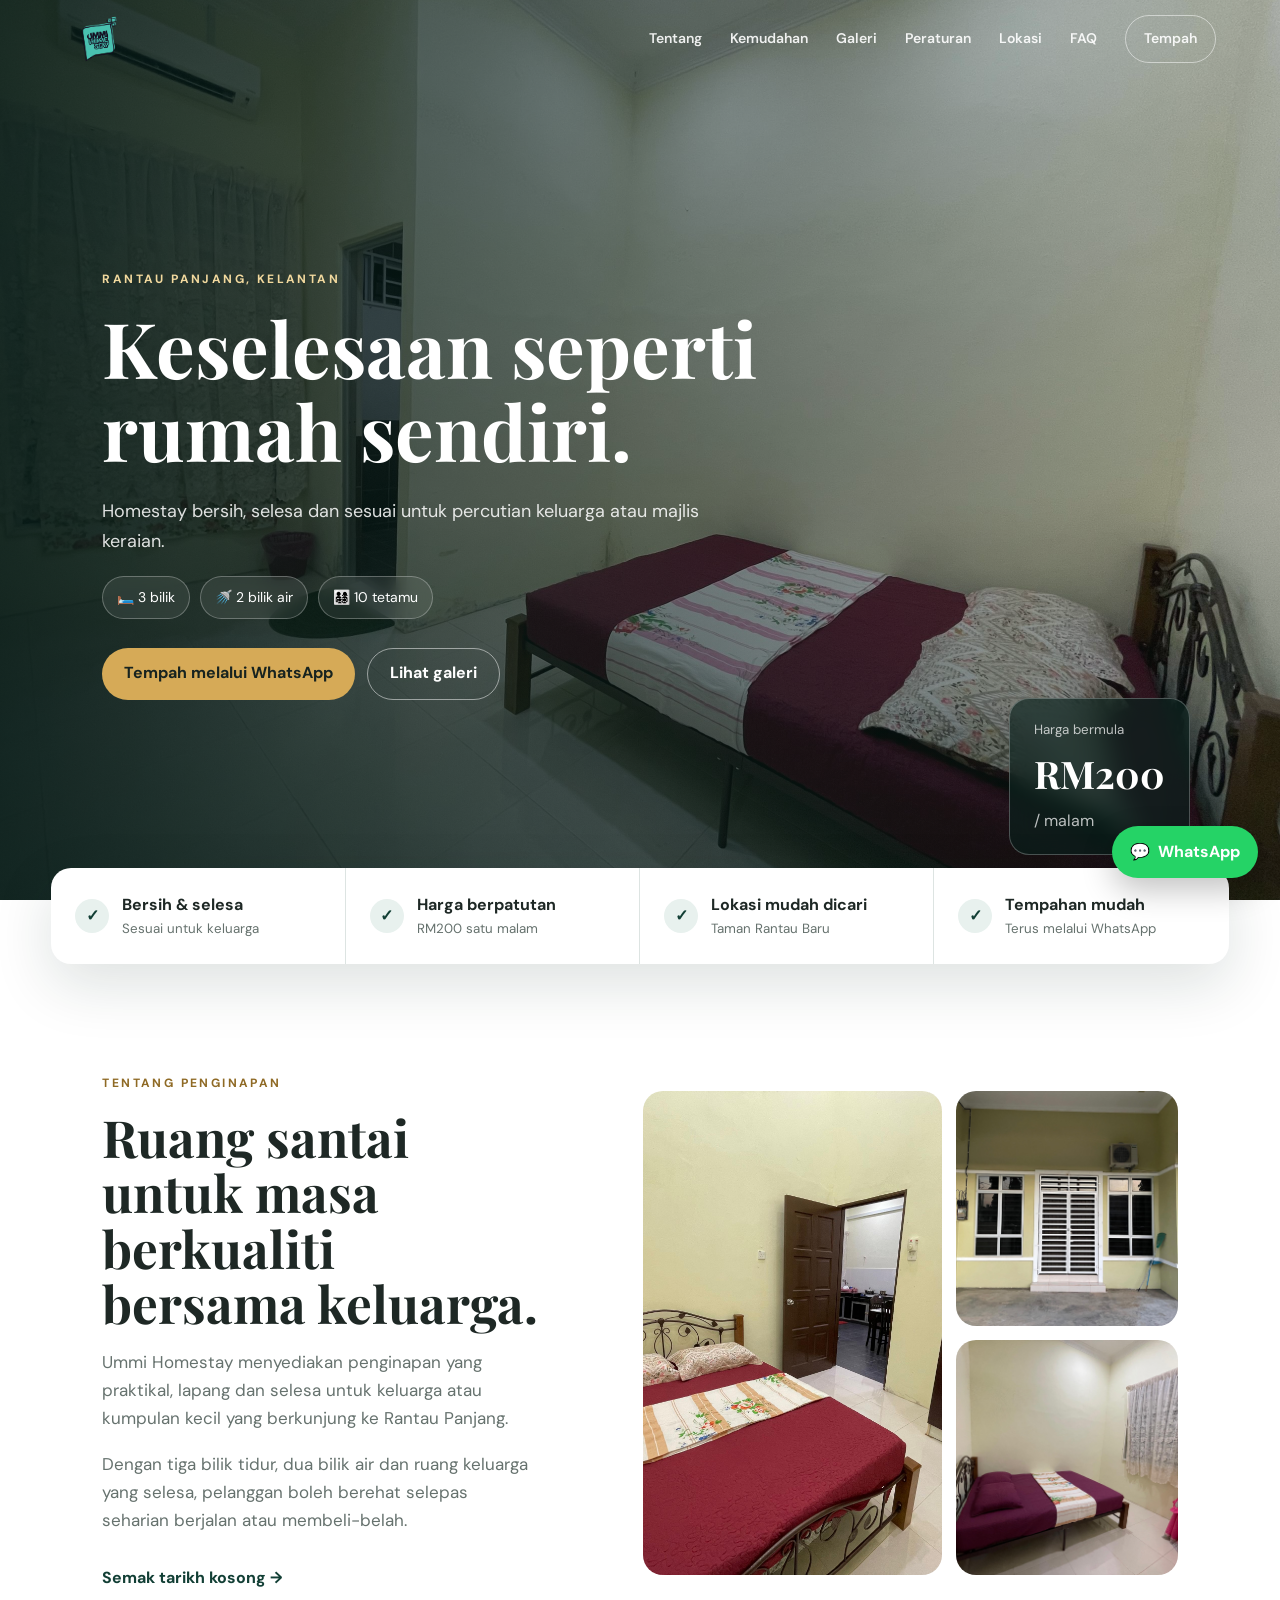
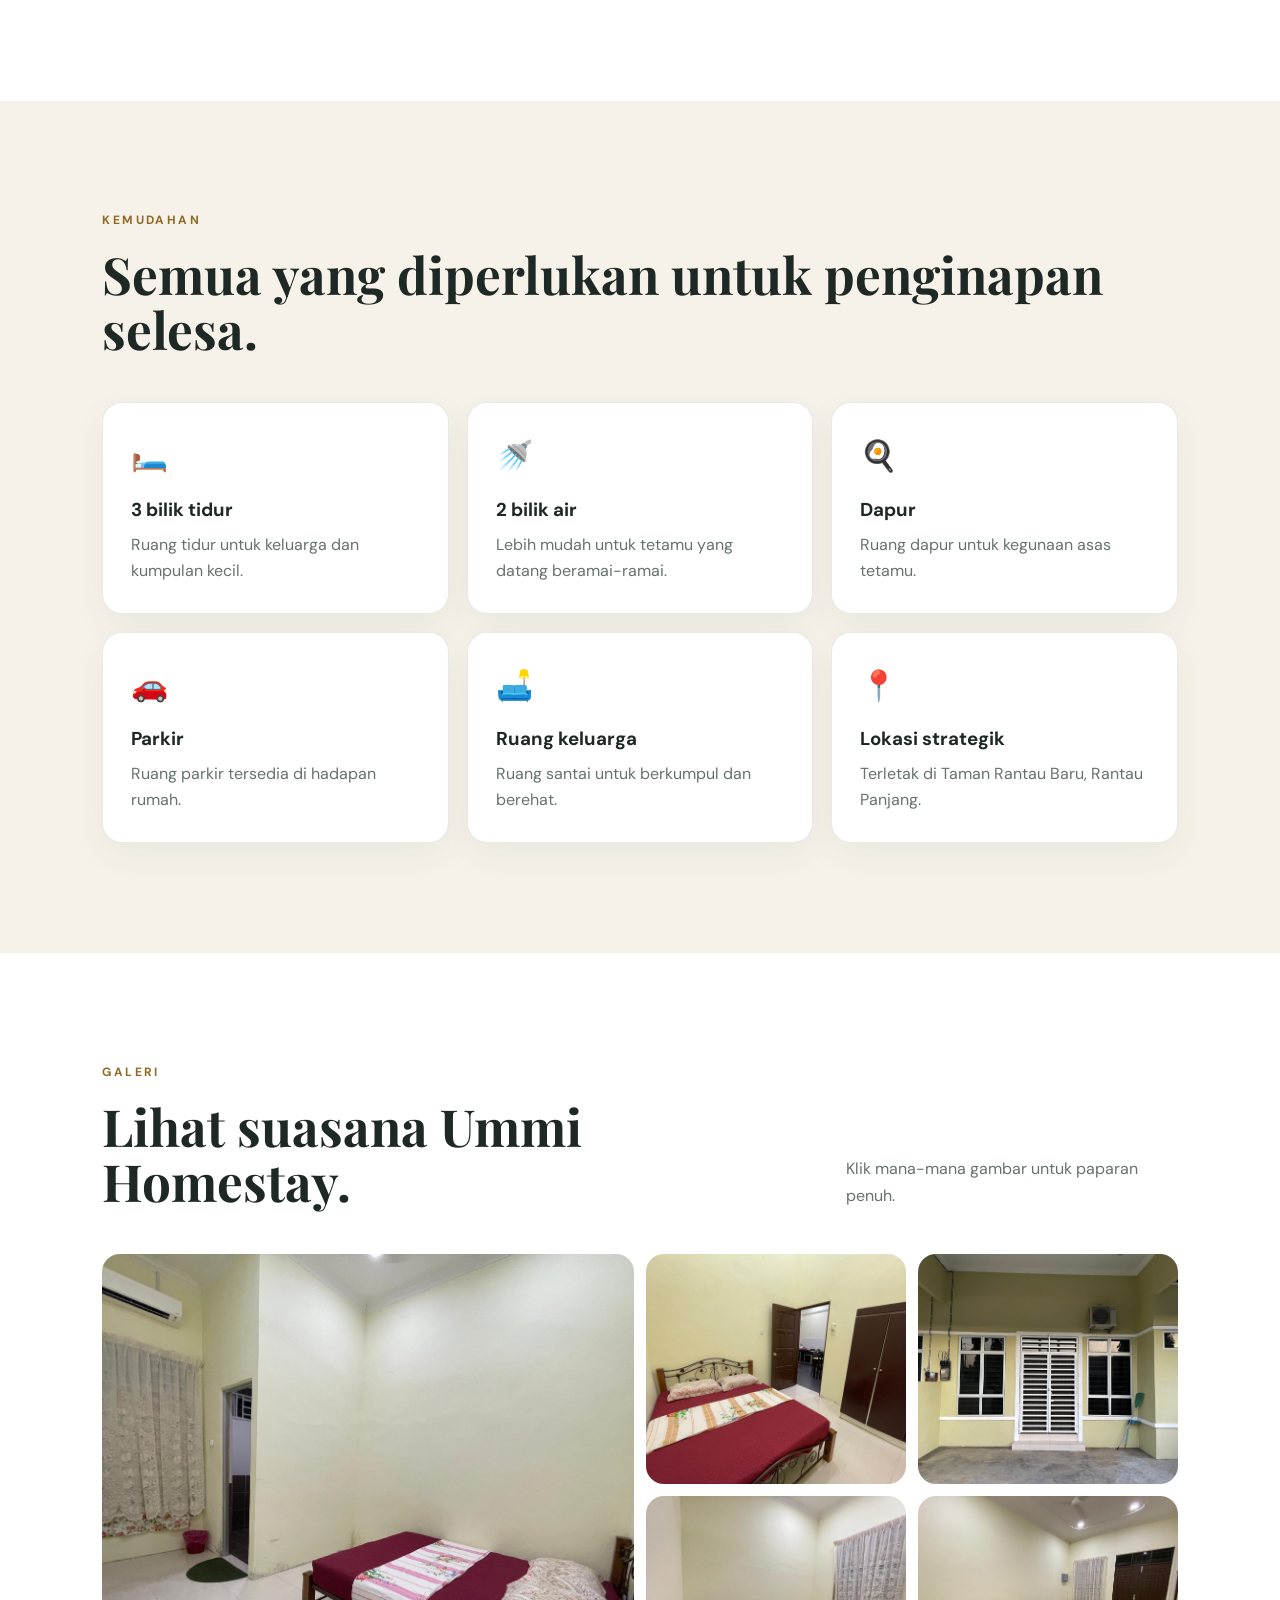
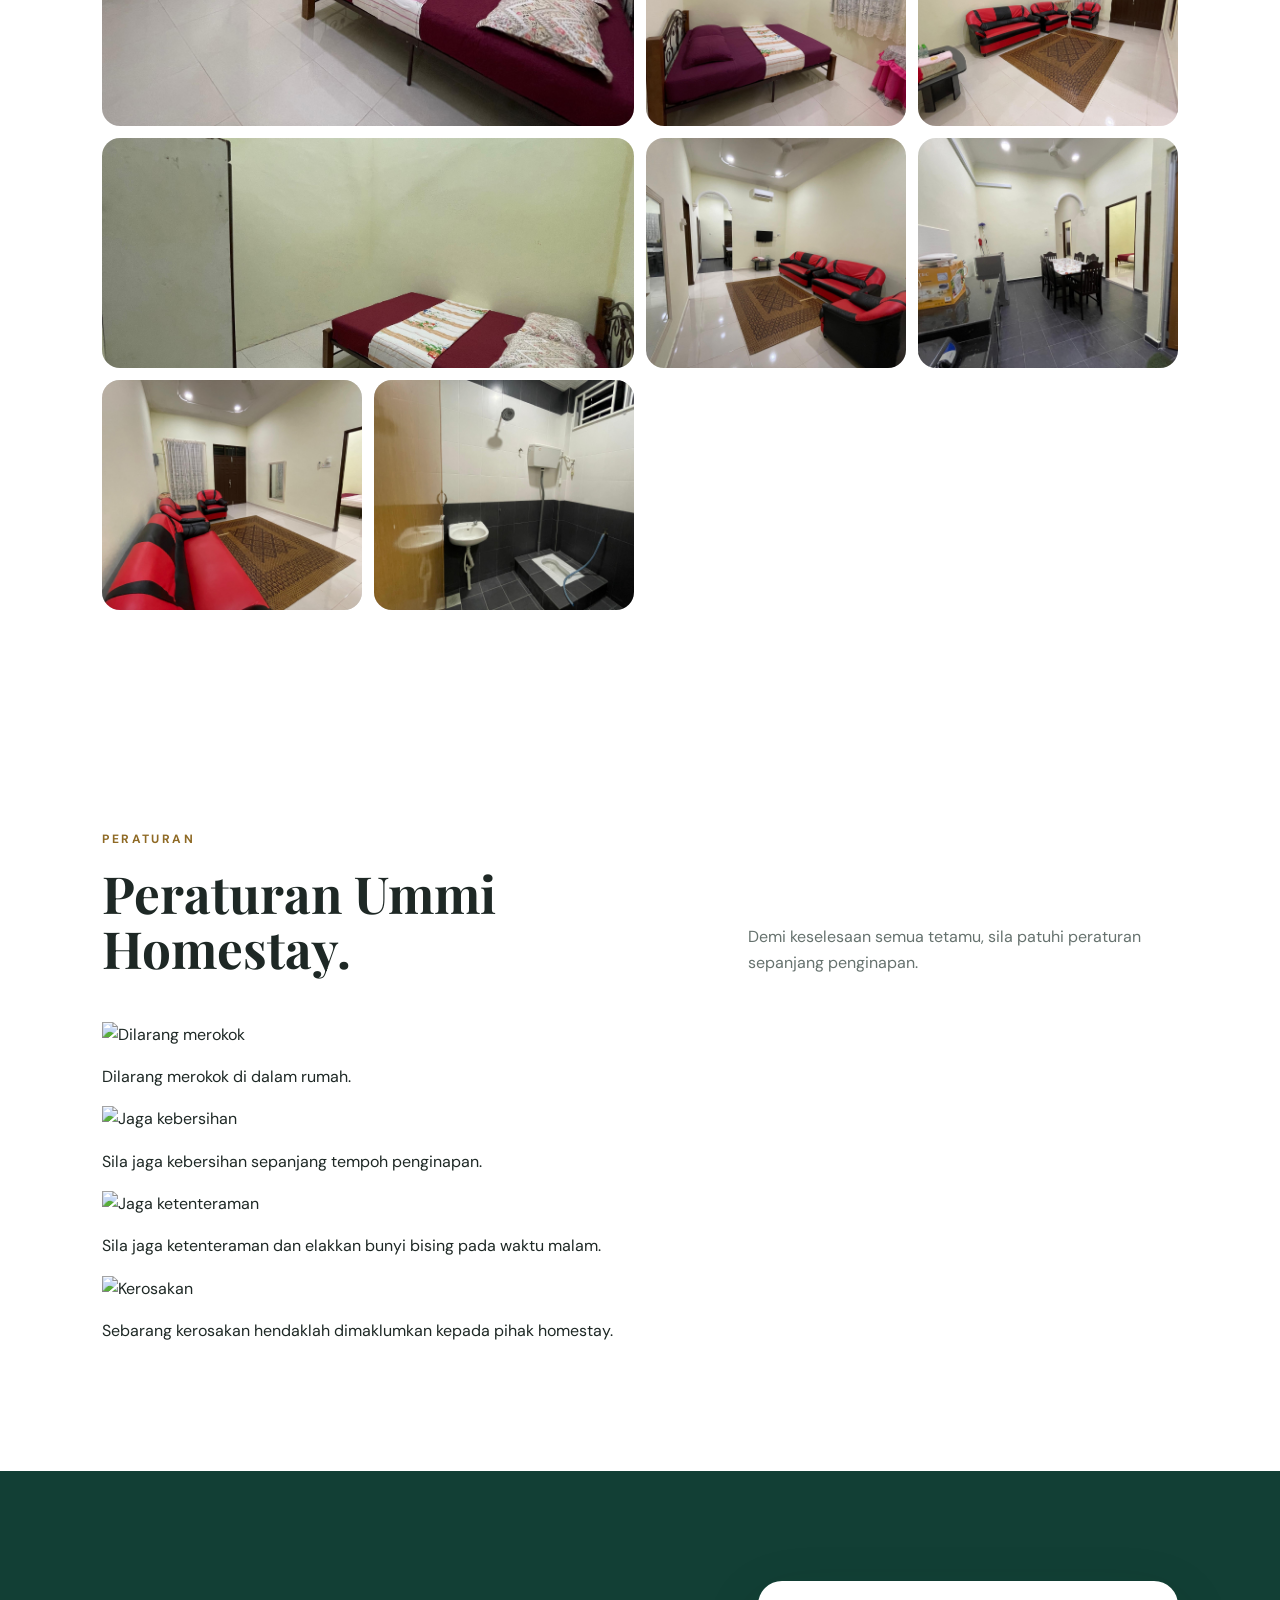
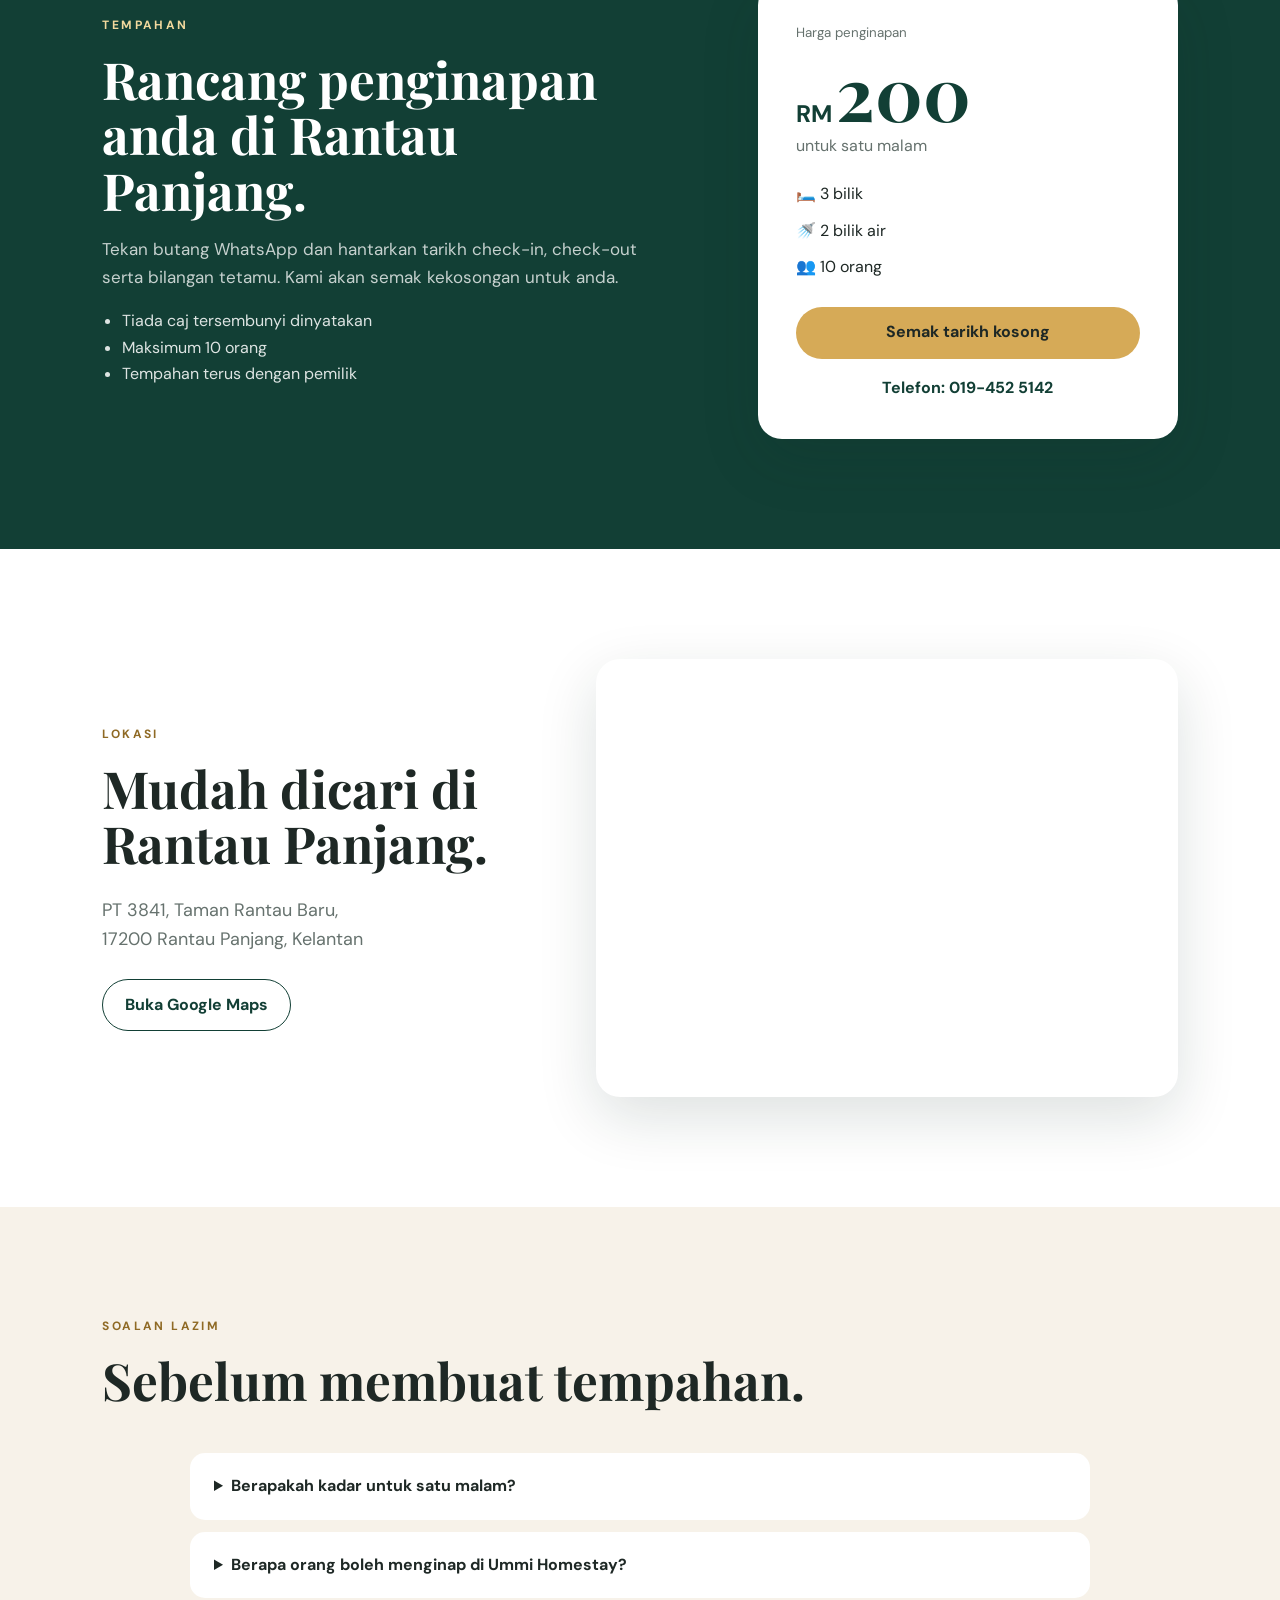
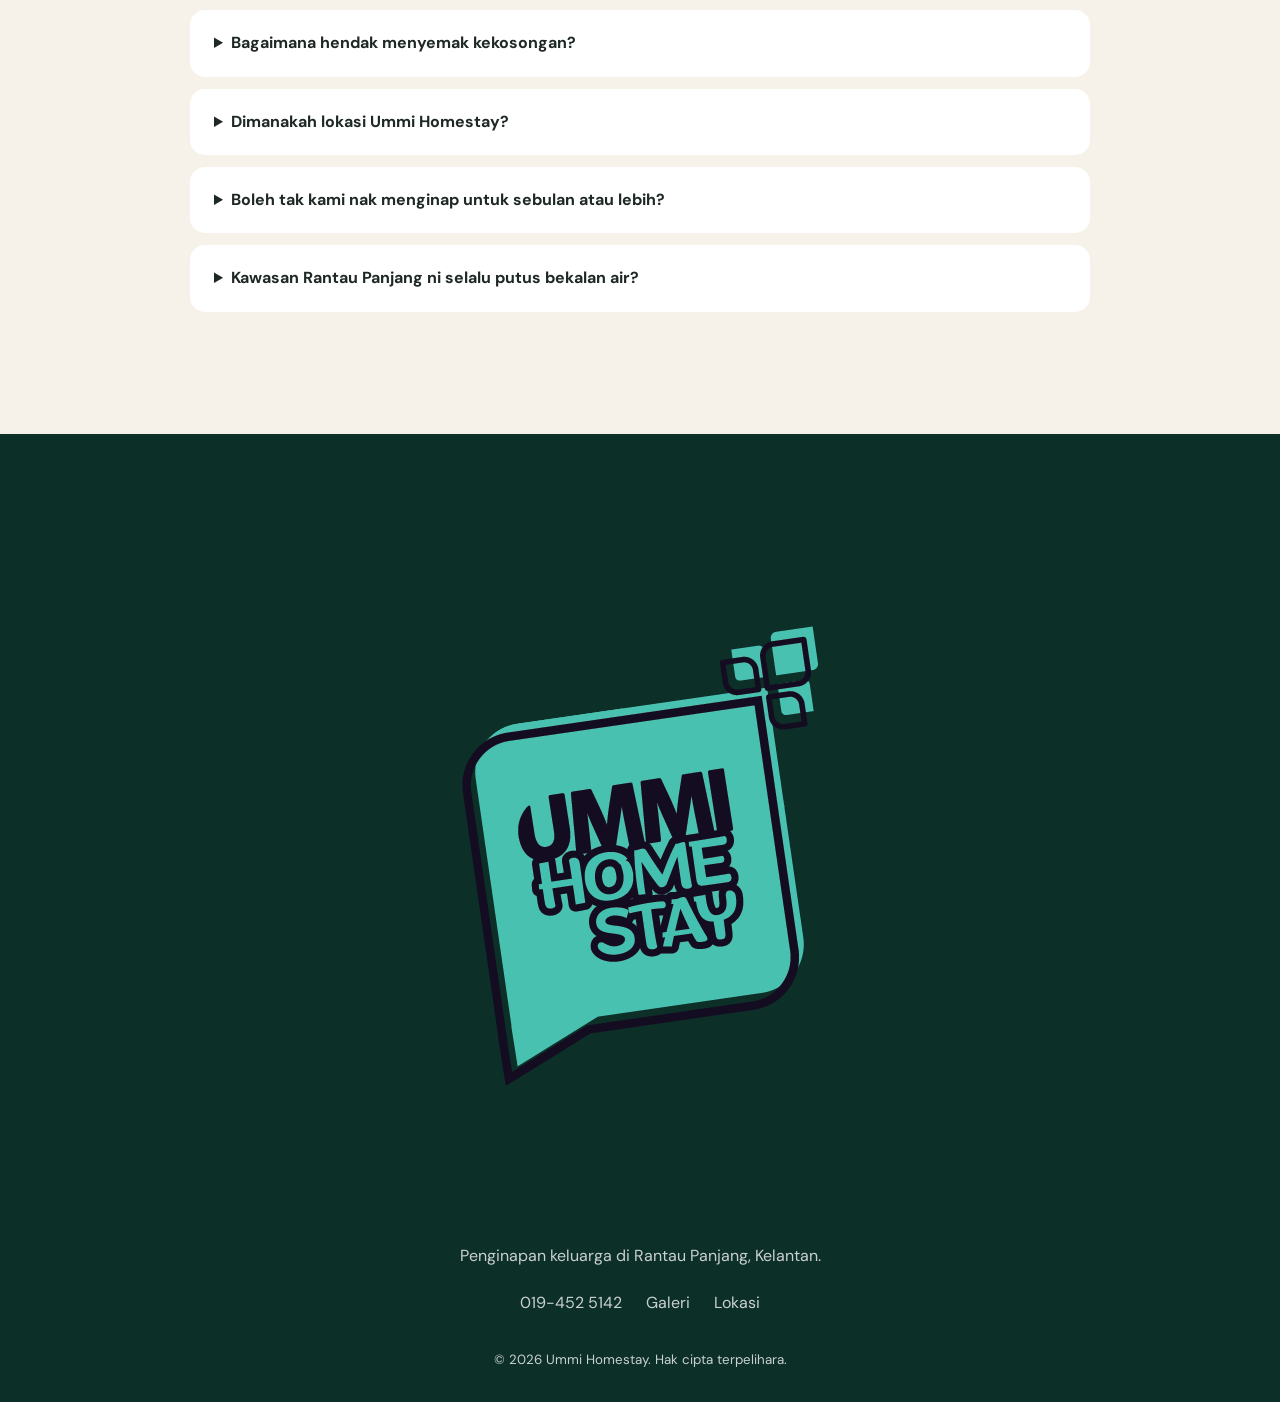
==== commit d7f8c00b: "index.html" ====
--- a/index.html
+++ b/index.html
@@ -486,13 +486,16 @@
     <div class="faq-list">
 
       <details class="reveal">
-        <summary>Berapakah kadar semalam?</summary>
-        <p>Kadar asas ialah RM200 untuk satu malam.</p>
+        <summary>Berapakah kadar untuk satu malam? </summary>
+        <p>
+          Harga bermula RM200 untuk satu malam. Di samping itu, pihak kami akan memberi harga berpatutan untuk pelanggan
+          yang menginap lebih dari dua malam, 2 unit & lebih dari satu malam.
+        </p>
       </details>
 
       <details class="reveal">
-        <summary>Berapa orang boleh menginap?</summary>
-        <p>Ummi Homestay sesuai untuk maksimum 10 orang.</p>
+        <summary>Berapa orang boleh menginap di Ummi Homestay?</summary>
+        <p>Dengan mengambil kira jumlah bilik dan katil, 10 orang maksimum yang dicadangkan untuk keselesaan pelanggan kami.</p>
       </details>
 
       <details class="reveal">
@@ -504,10 +507,24 @@
       </details>
 
       <details class="reveal">
-        <summary>Di manakah lokasi homestay?</summary>
+        <summary>Dimanakah lokasi Ummi Homestay?</summary>
         <p>
-          PT 3841, Taman Rantau Baru,
-          17200 Rantau Panjang, Kelantan.
+          2 Unit (Melur & Teratai) Ummi Homestay berada di Taman Rantau Baru, Jalan Rantau Panjang – Pasir Mas, 17200 Rantau Panjang, Kelantan.
+        </p>
+      </details>
+     
+      <details class="reveal">
+        <summary>Boleh tak kami nak menginap untuk sebulan atau lebih?</summary>
+        <p>
+          Boleh, berhubung dengan kami untuk mendapatkan harga yang berpatutan.
+        </p>
+      </details>
+     
+      <details class="reveal">
+        <summary>Kawasan Rantau Panjang ni selalu putus bekalan air?</summary>
+        <p>
+          Bekalan air terputus diluar jangkaan kami. Tetapi kami telah menyediakan tong 
+          besar di setiap tandas sebagai alternatif untuk keselesaan pelanggan. 
         </p>
       </details>
 
--- a/styles.css
+++ b/styles.css
@@ -827,7 +827,7 @@
 }
 .site-header .brand-logo {
   width: auto !important;
-  height: 50px !important;
-  max-width: 180px !important;
+  height: 70px !important;
+  max-width: 280px !important;
   object-fit: contain;
 }
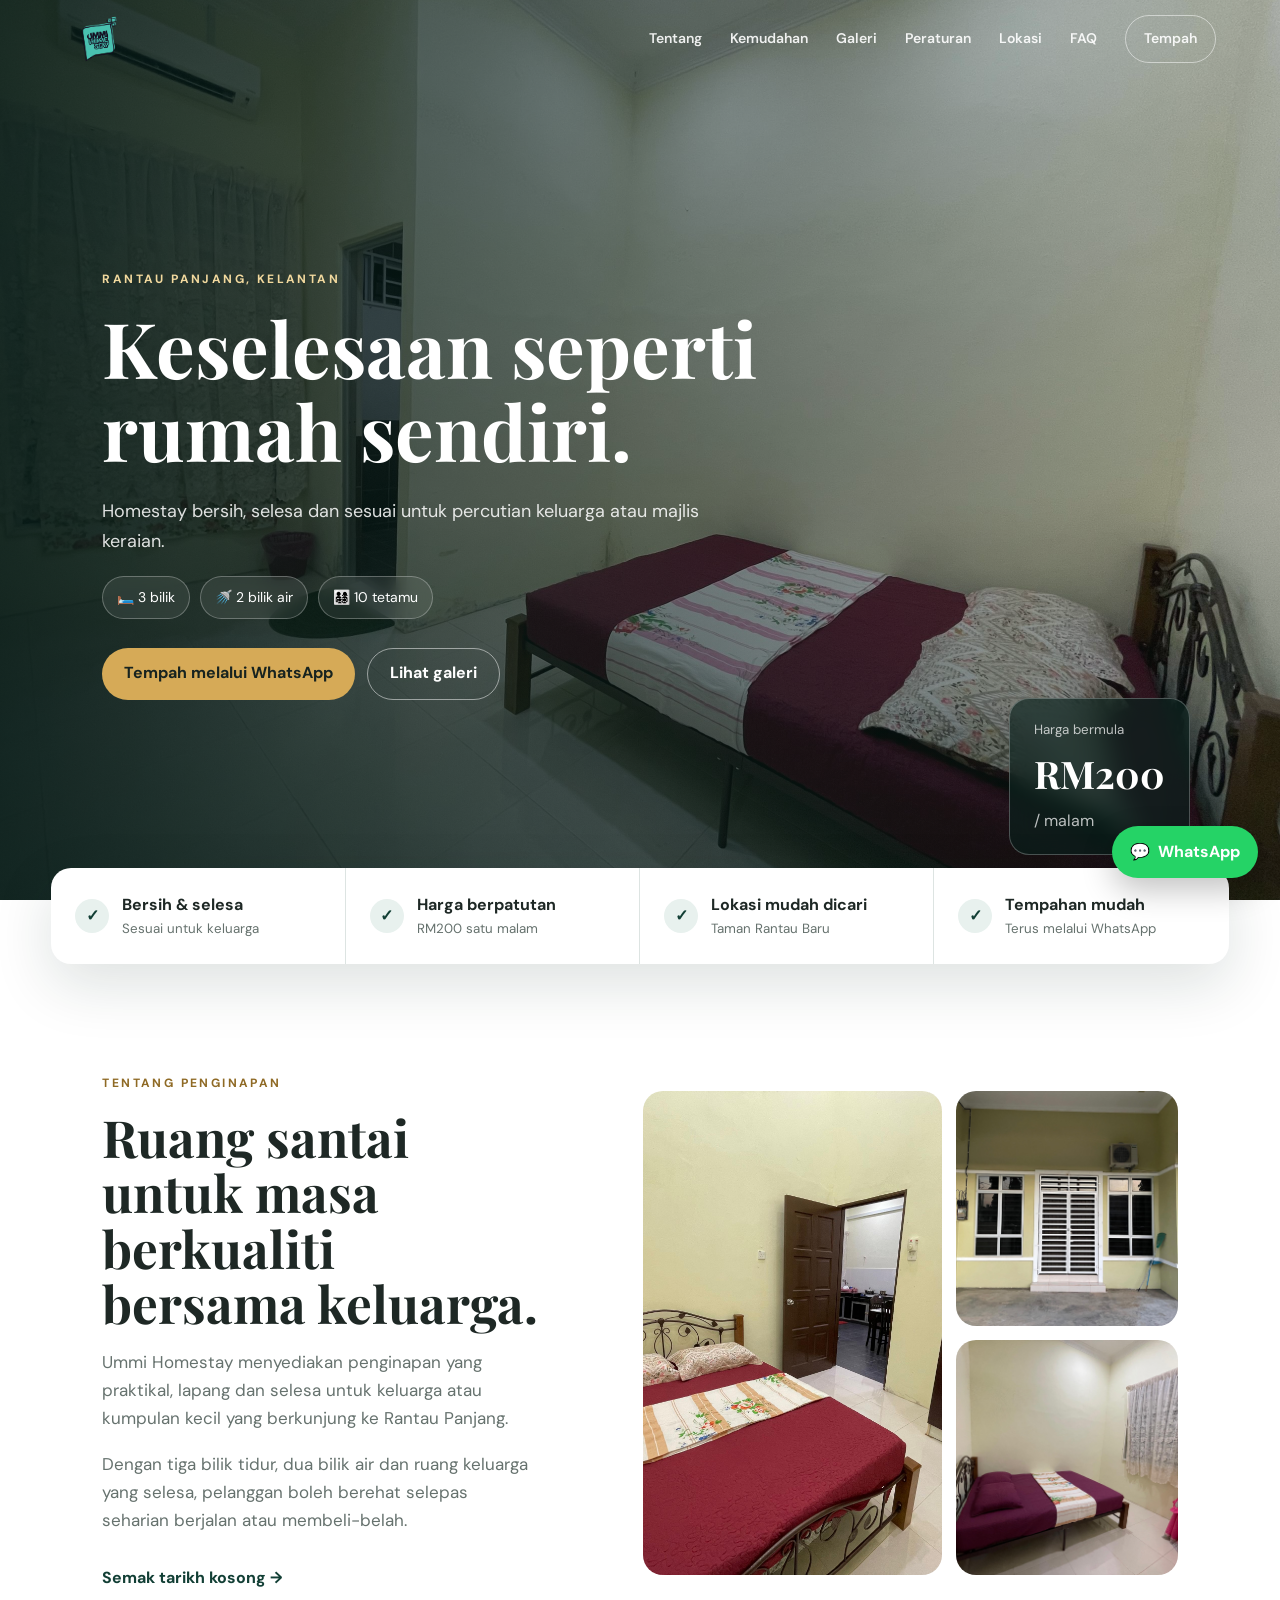
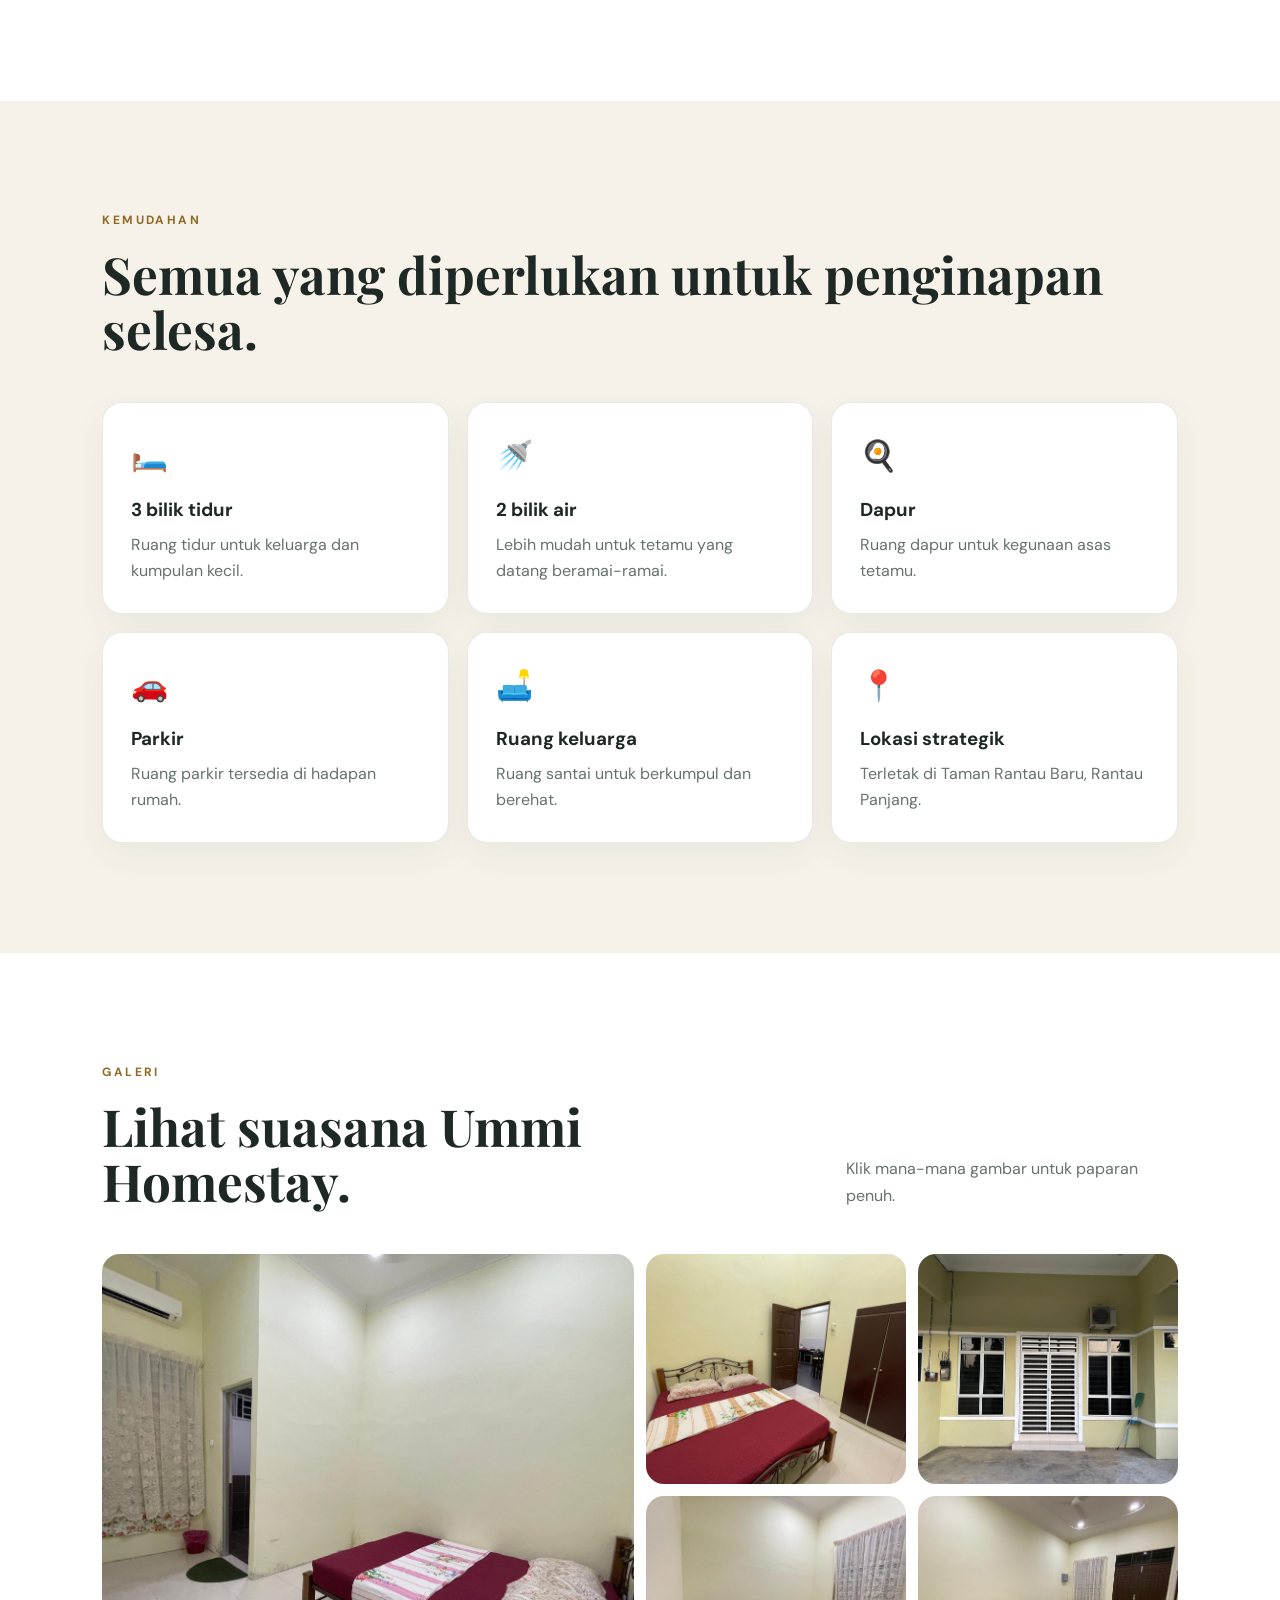
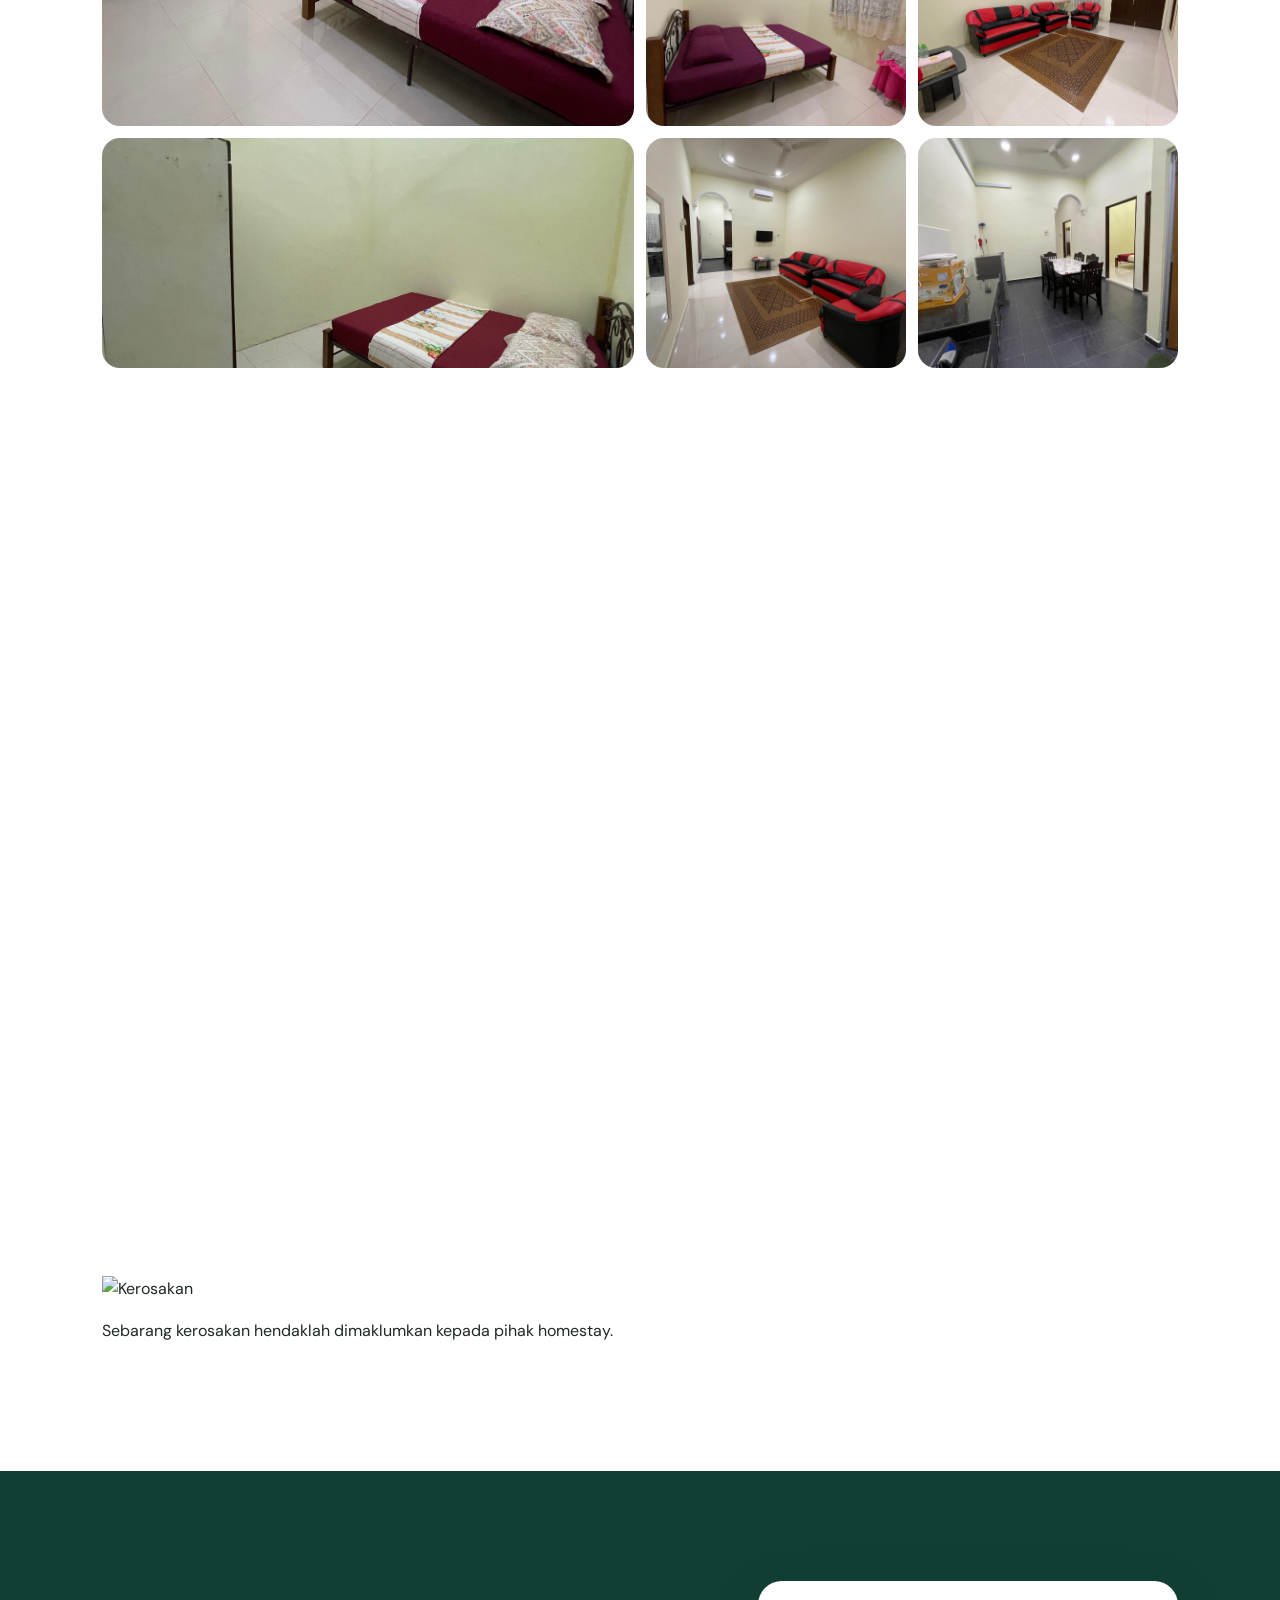
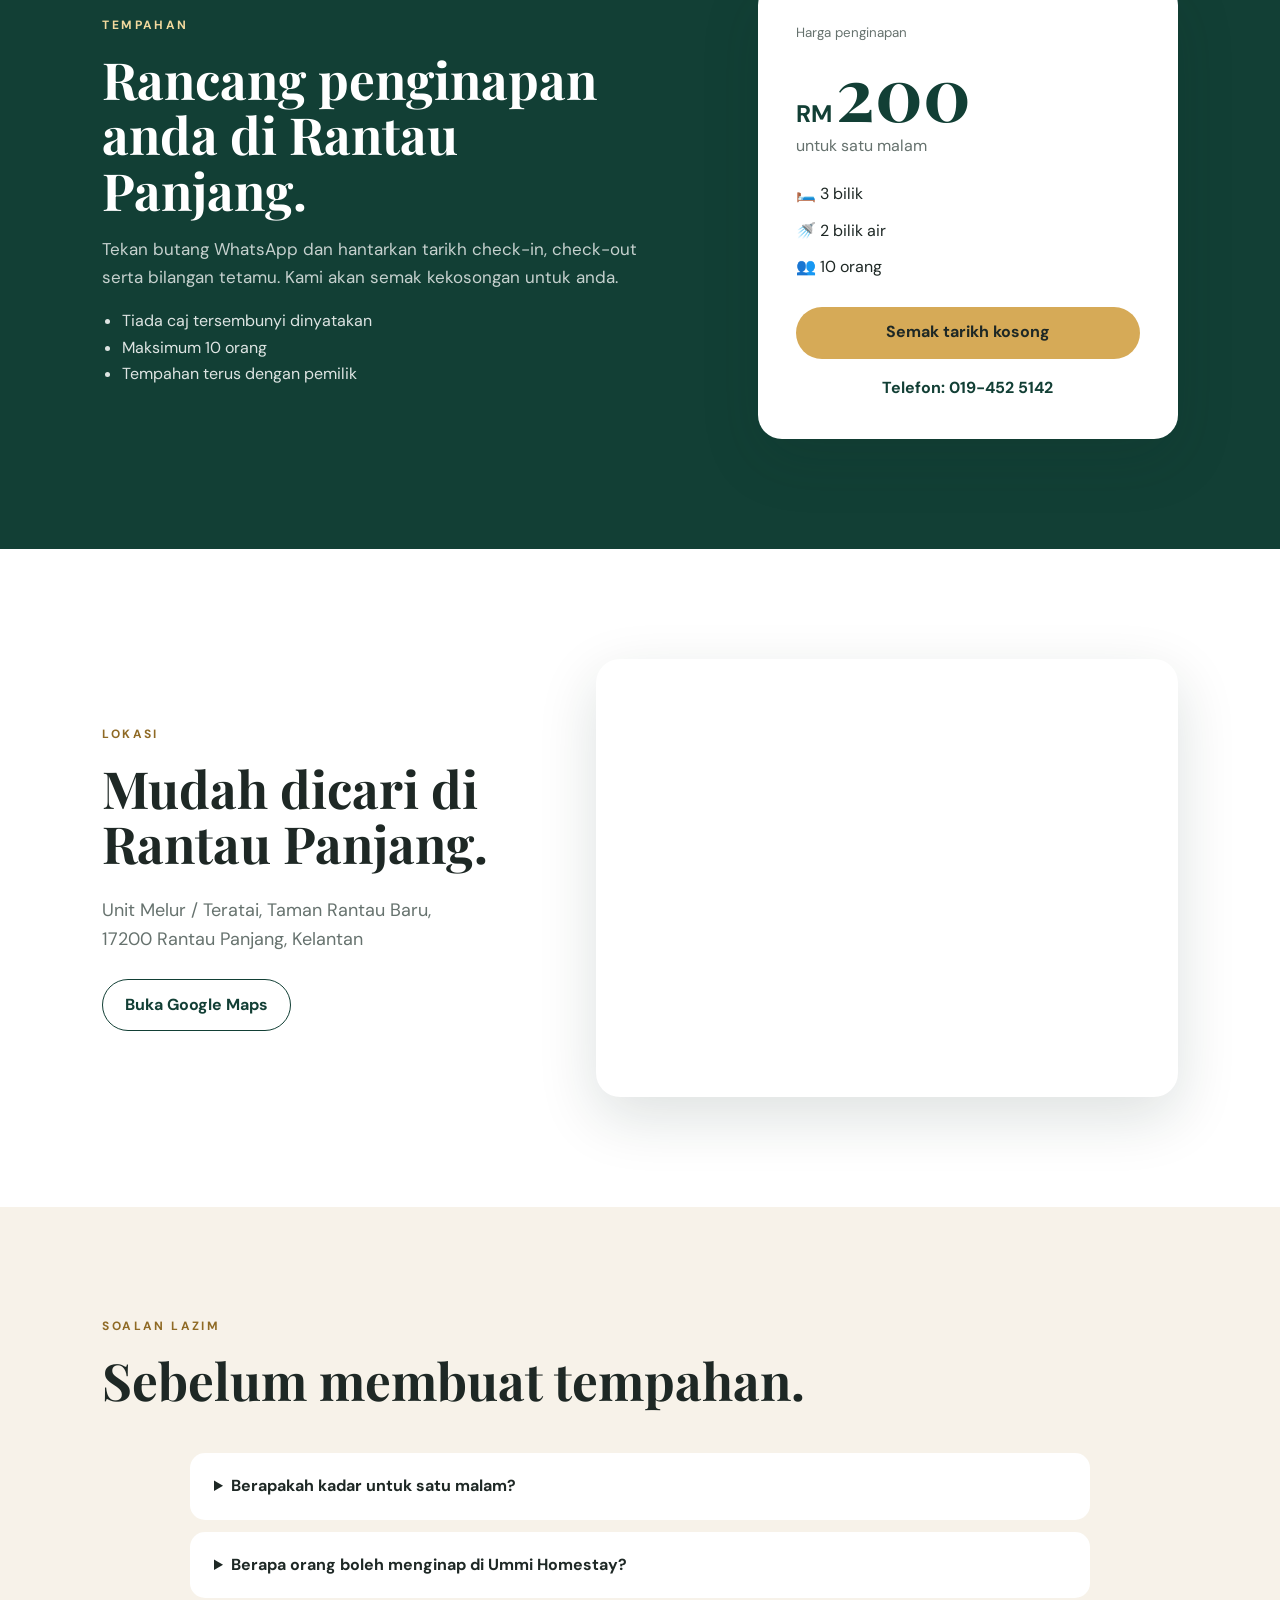
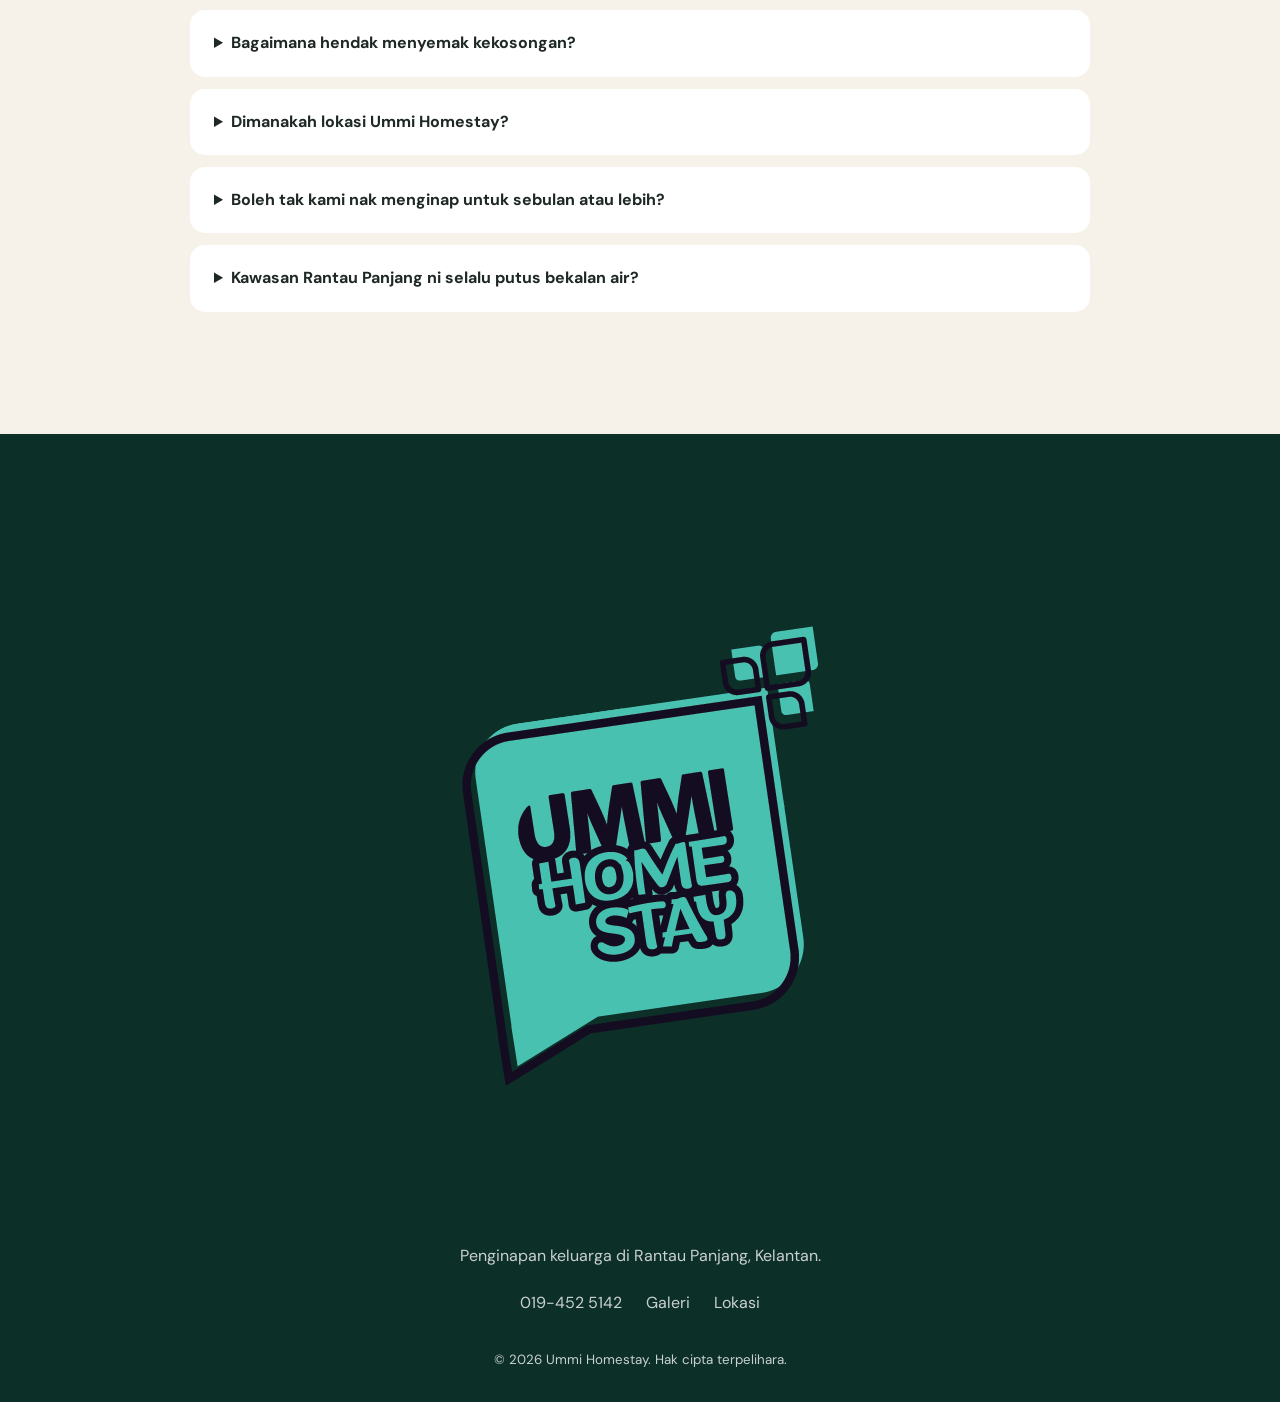
==== commit 9e2bcdb4: "index.html" ====
--- a/index.html
+++ b/index.html
@@ -440,7 +440,7 @@
       </h2>
 
       <address>
-        PT 3841, Taman Rantau Baru,<br>
+        Unit Melur / Teratai, Taman Rantau Baru,<br>
         17200 Rantau Panjang, Kelantan
       </address>
 
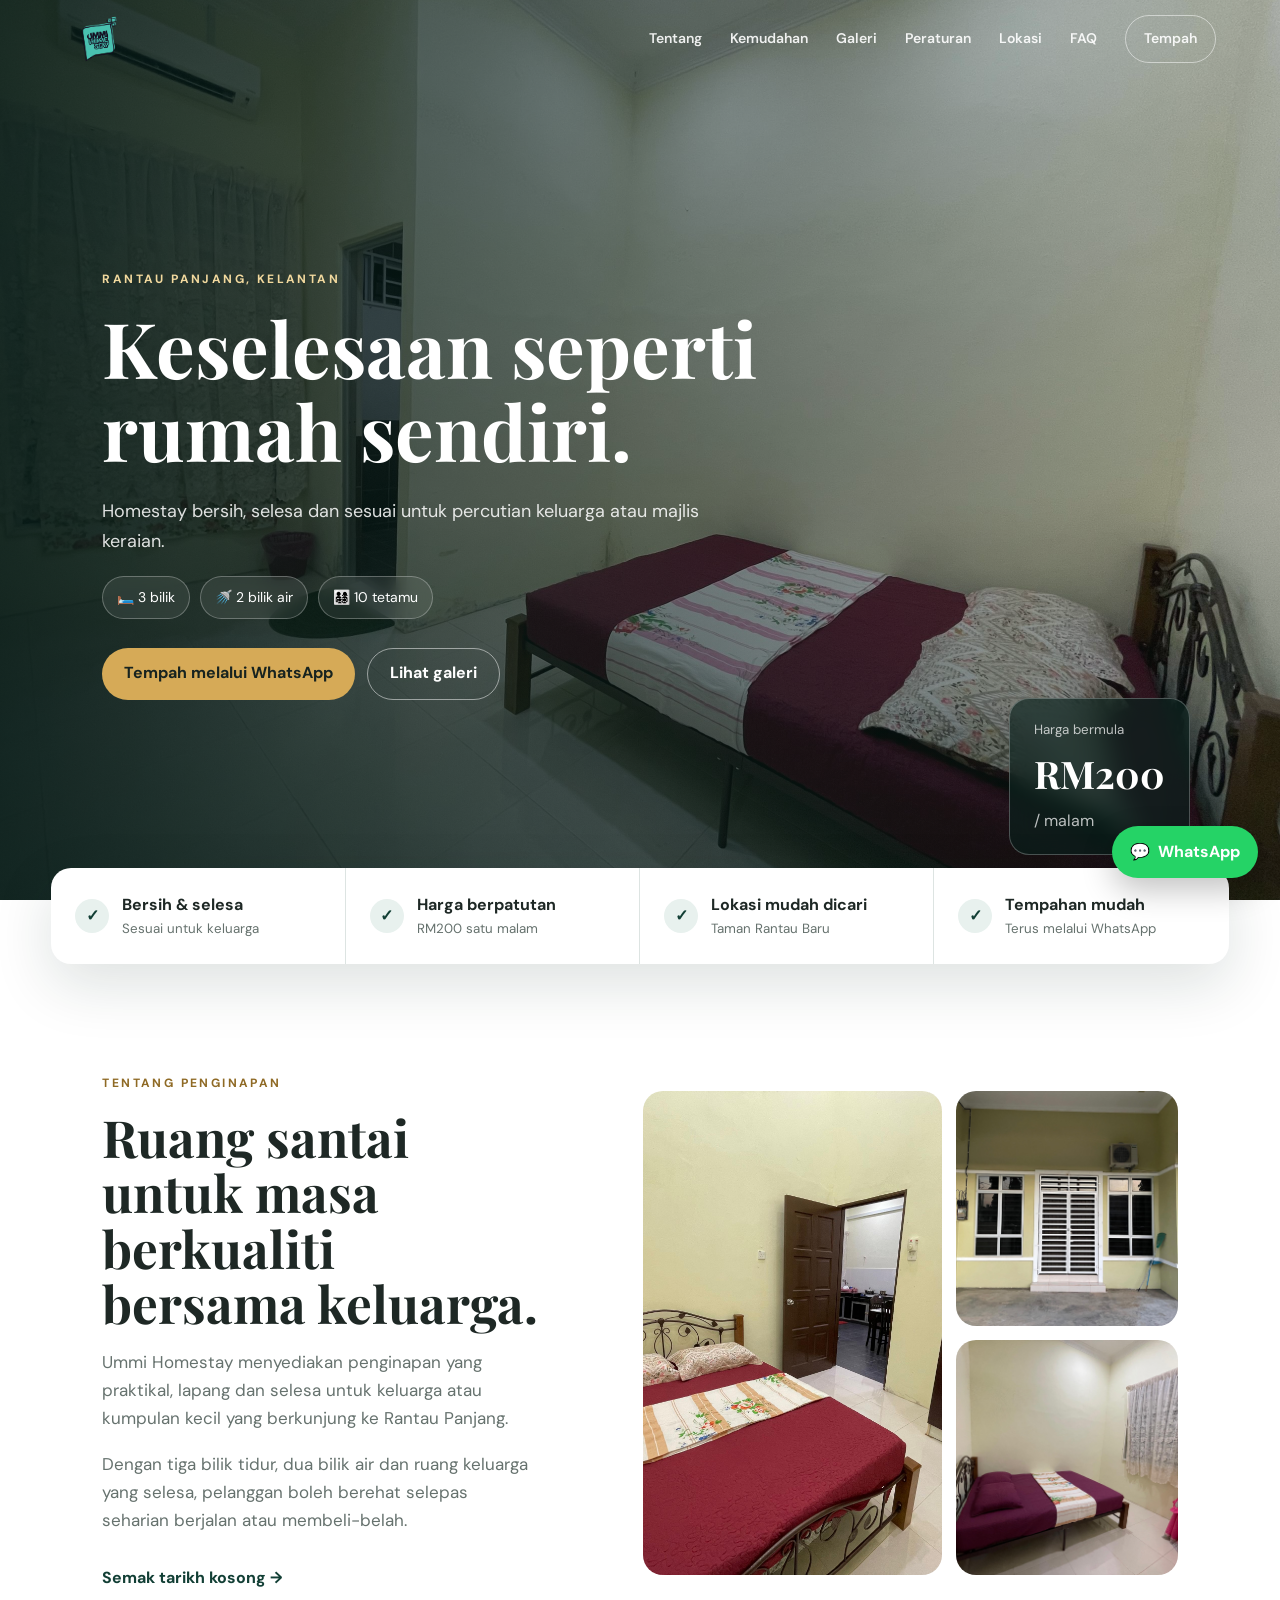
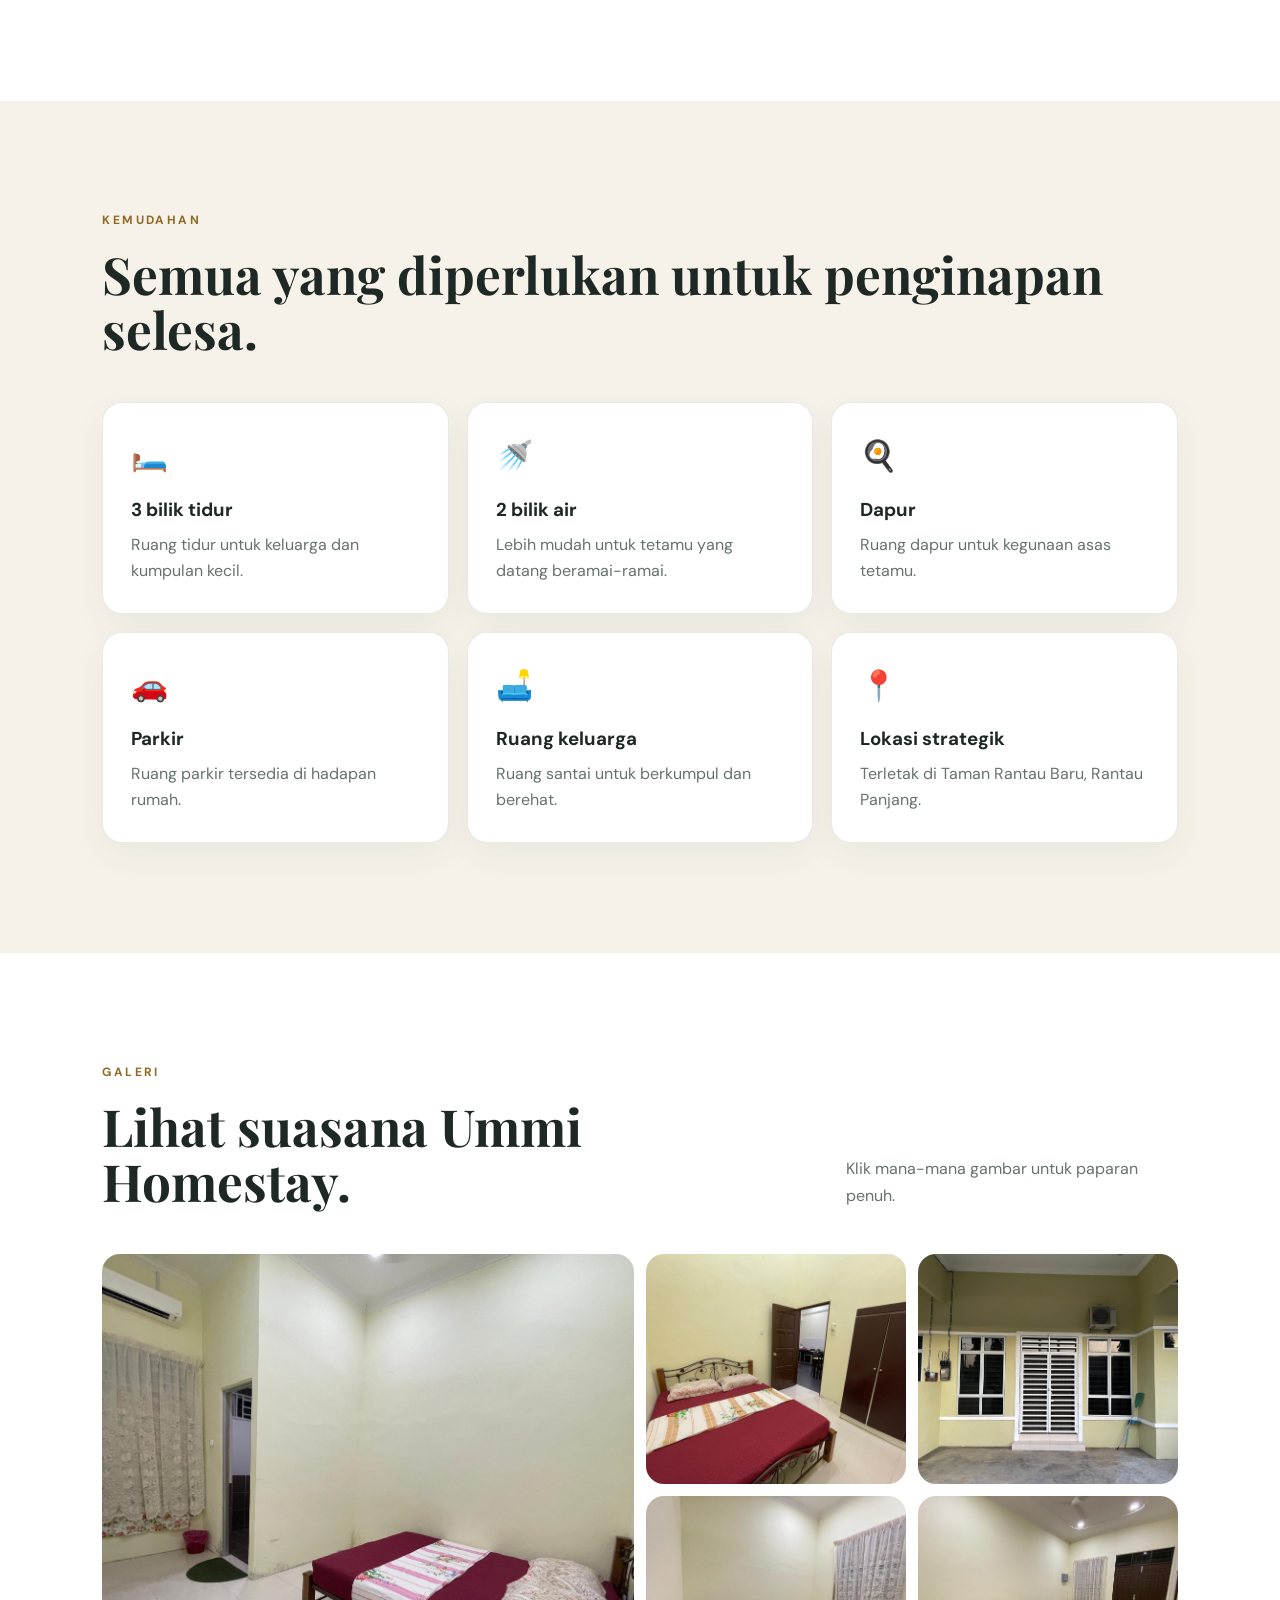
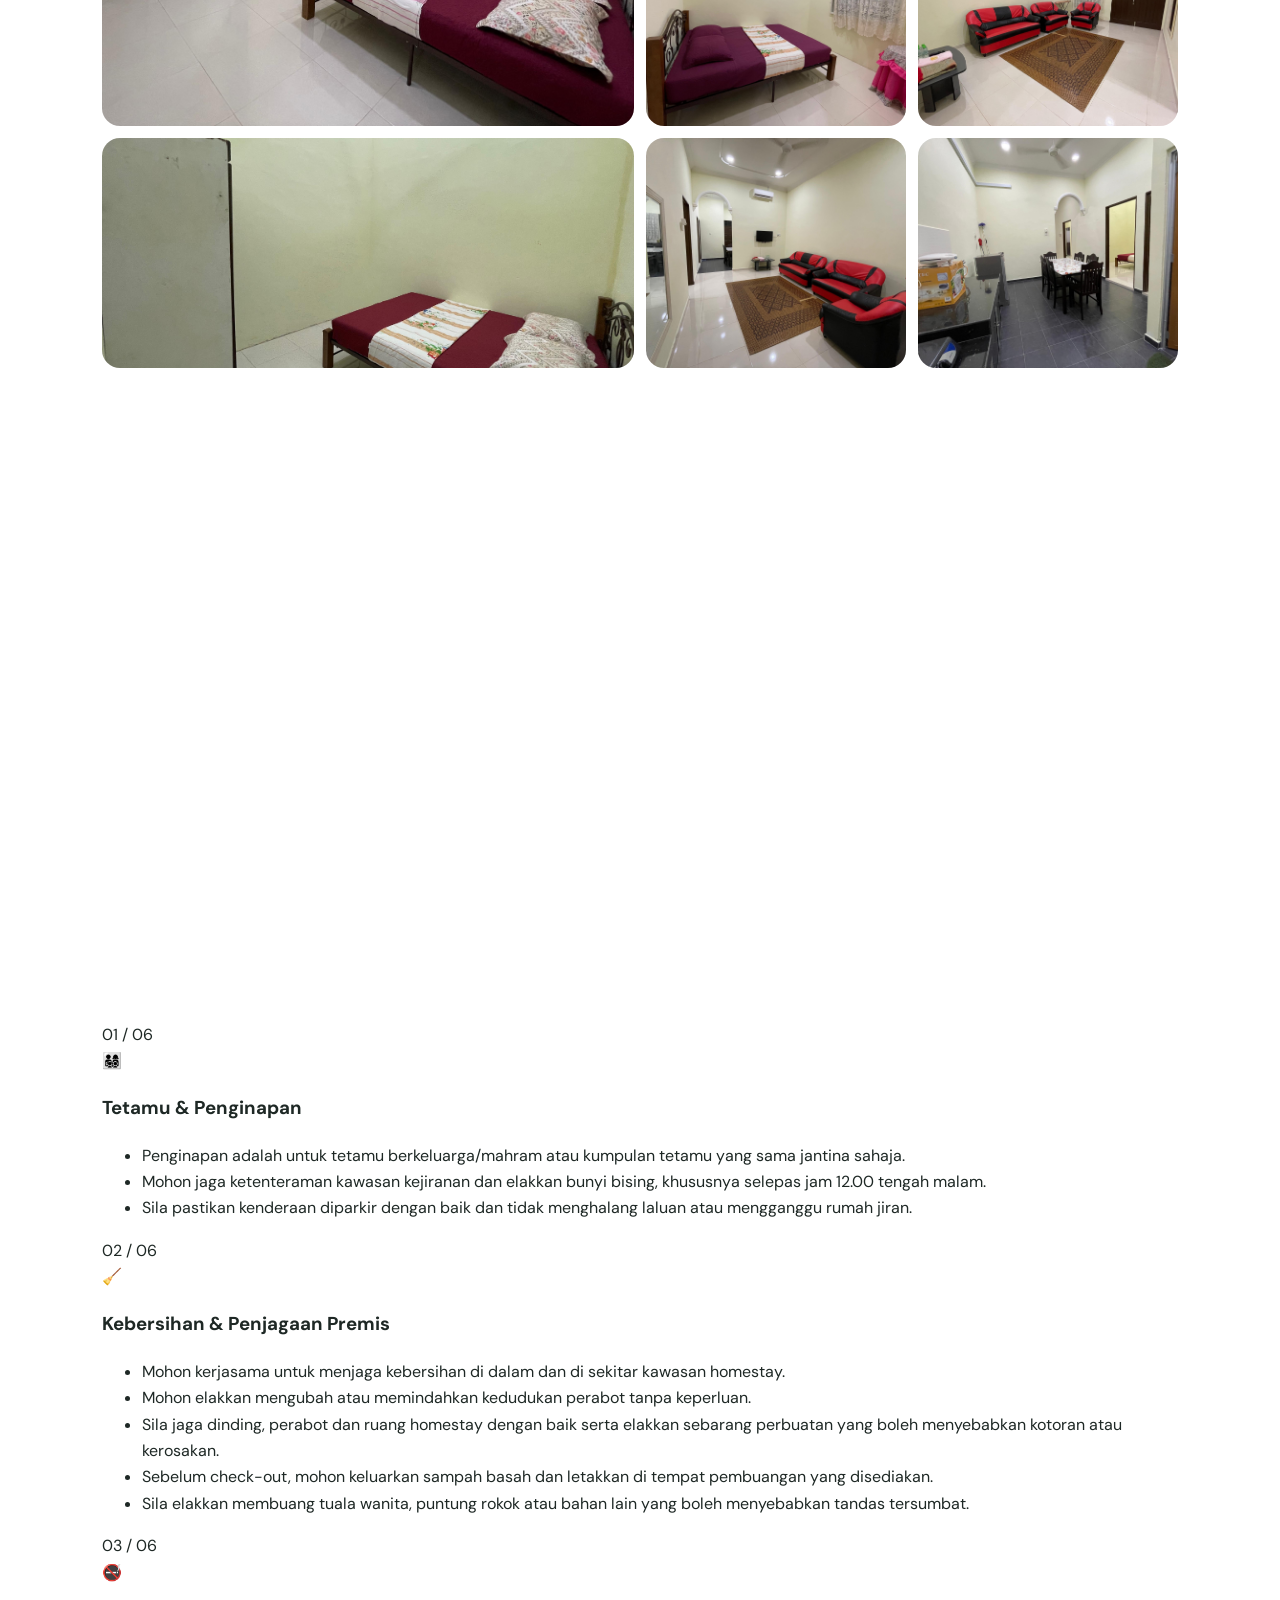
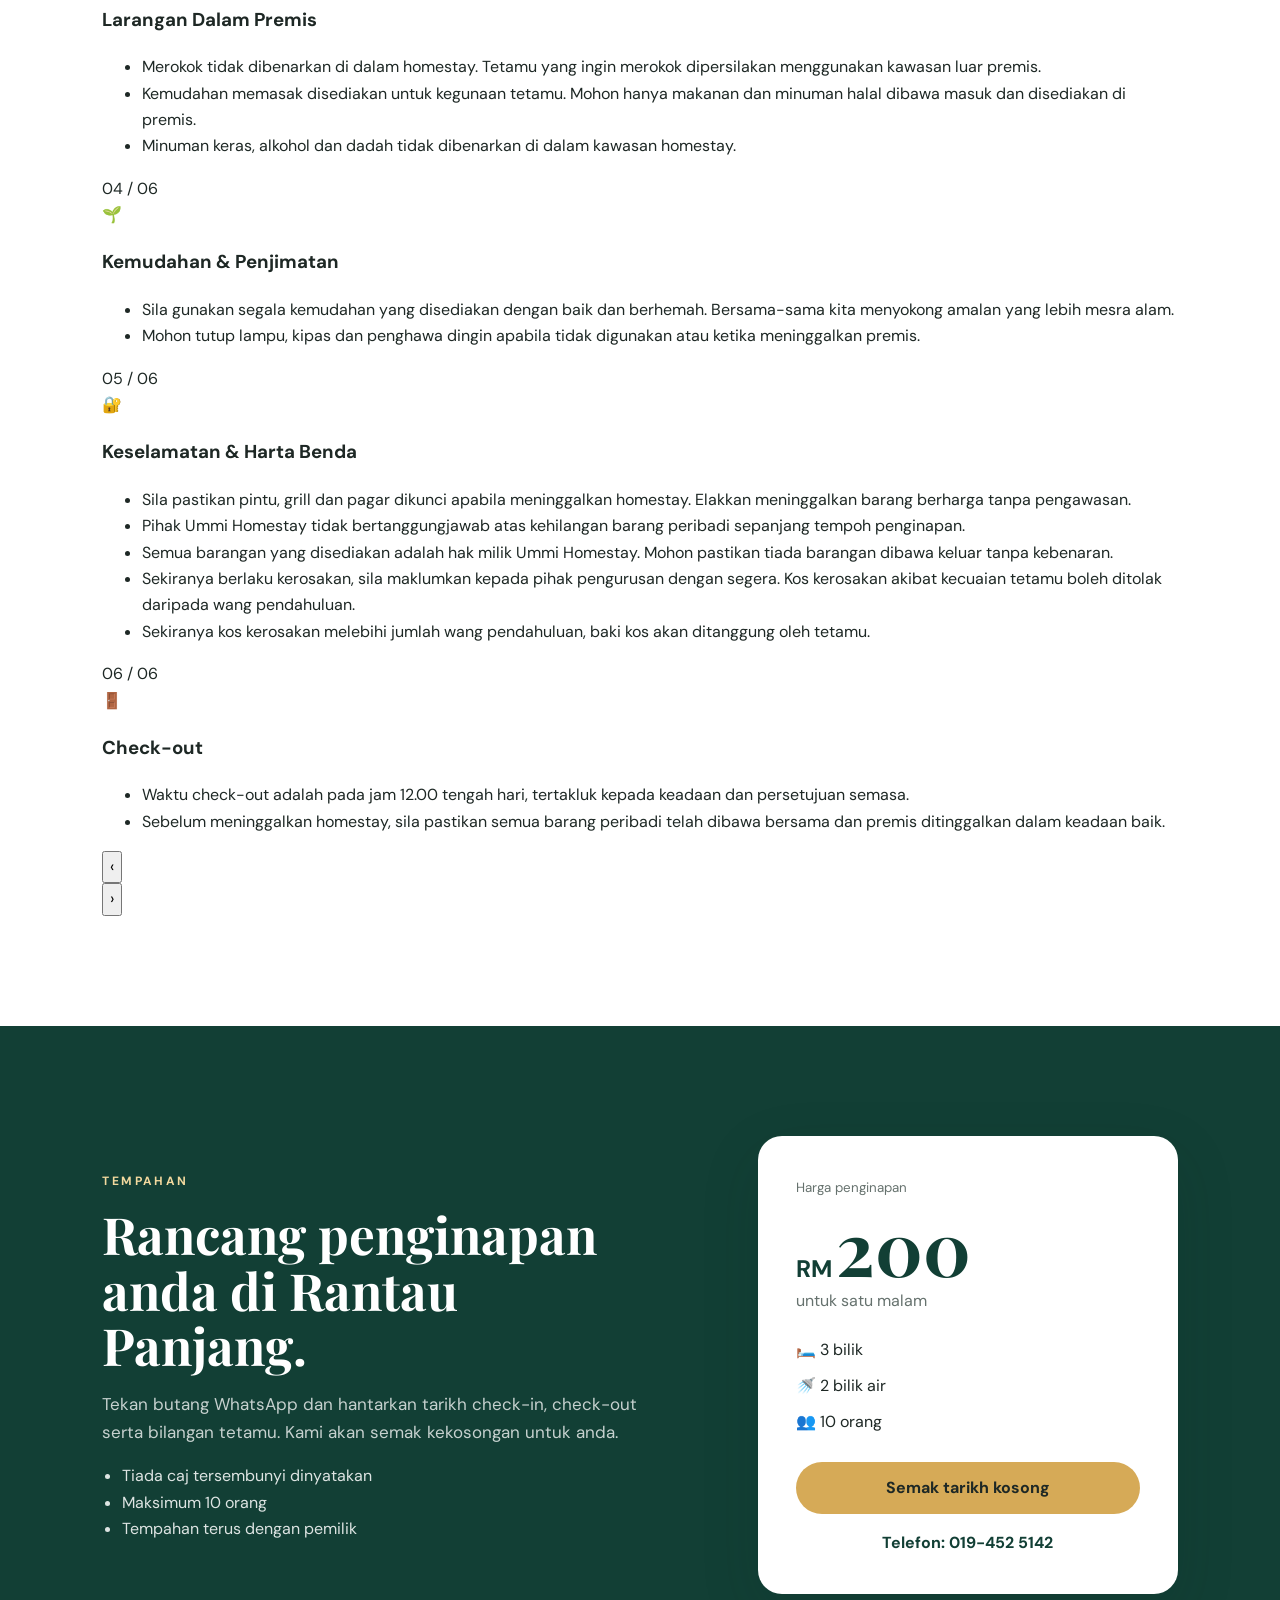
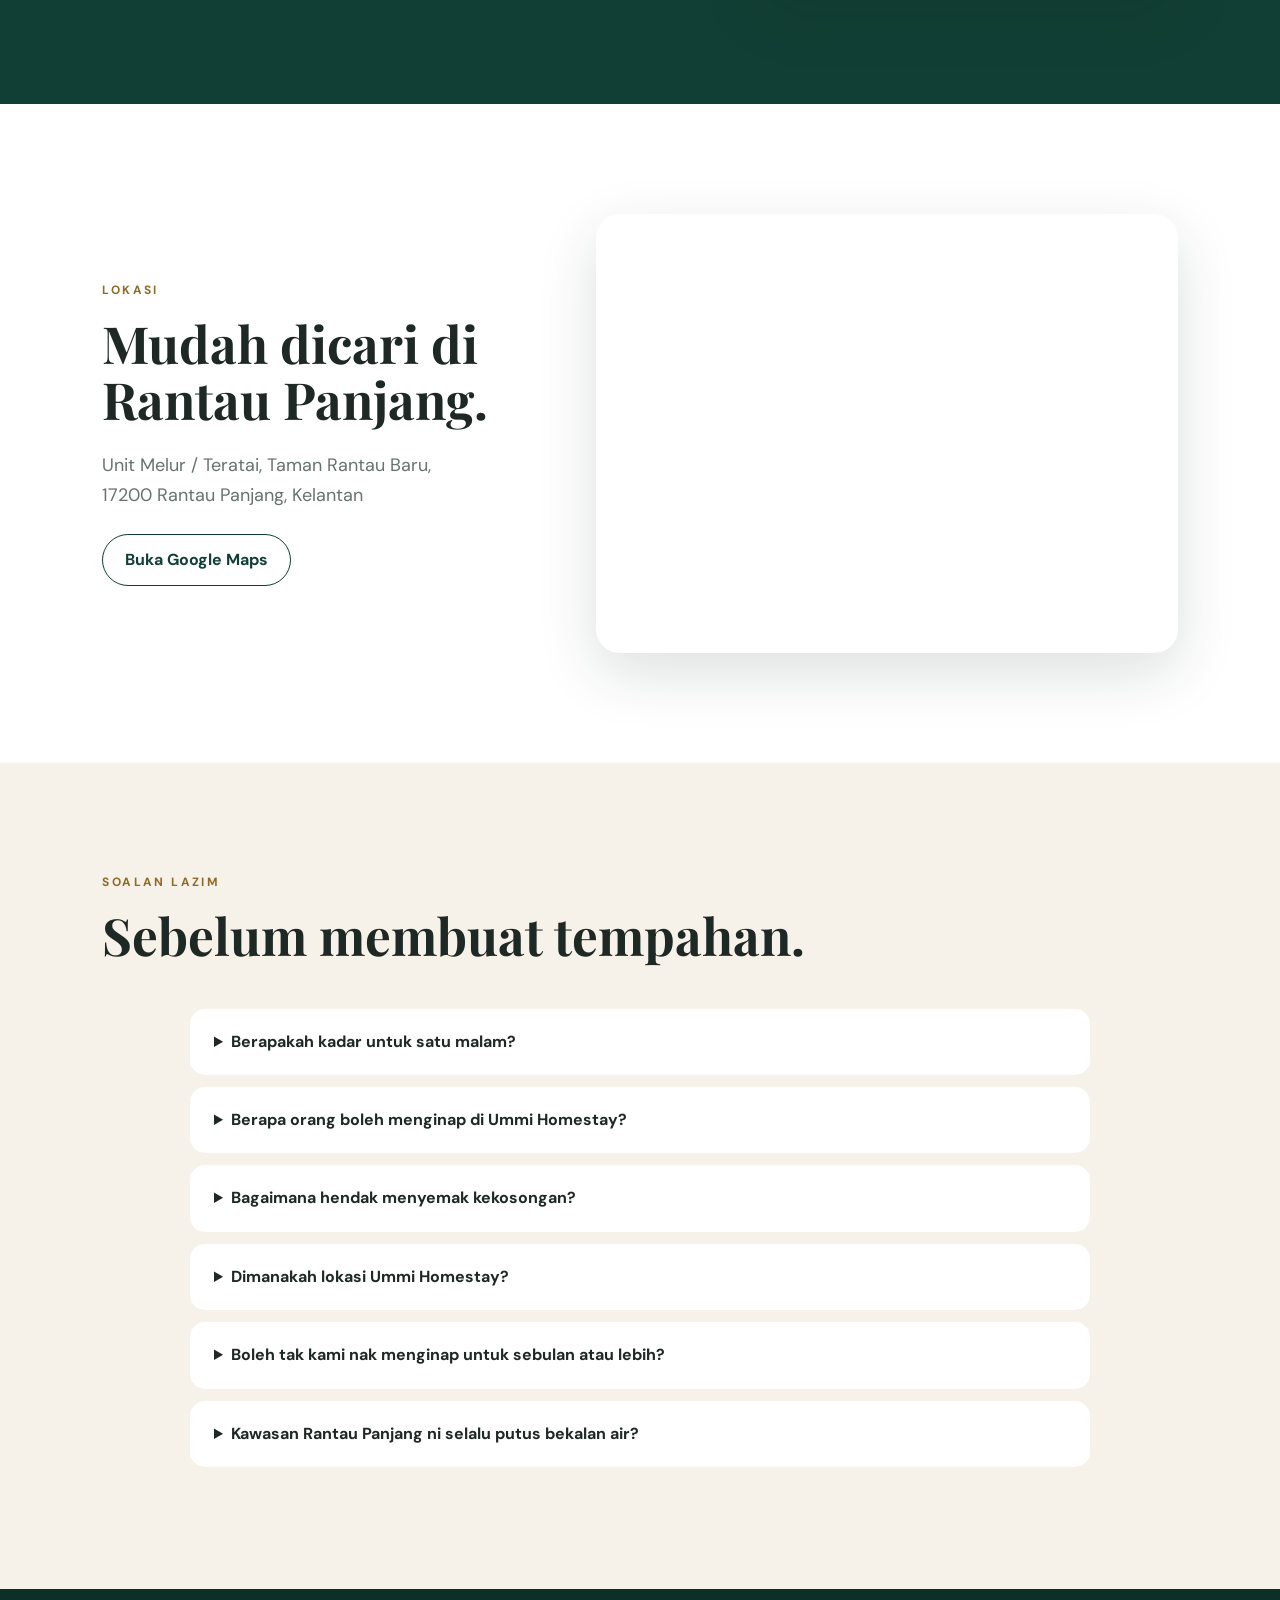
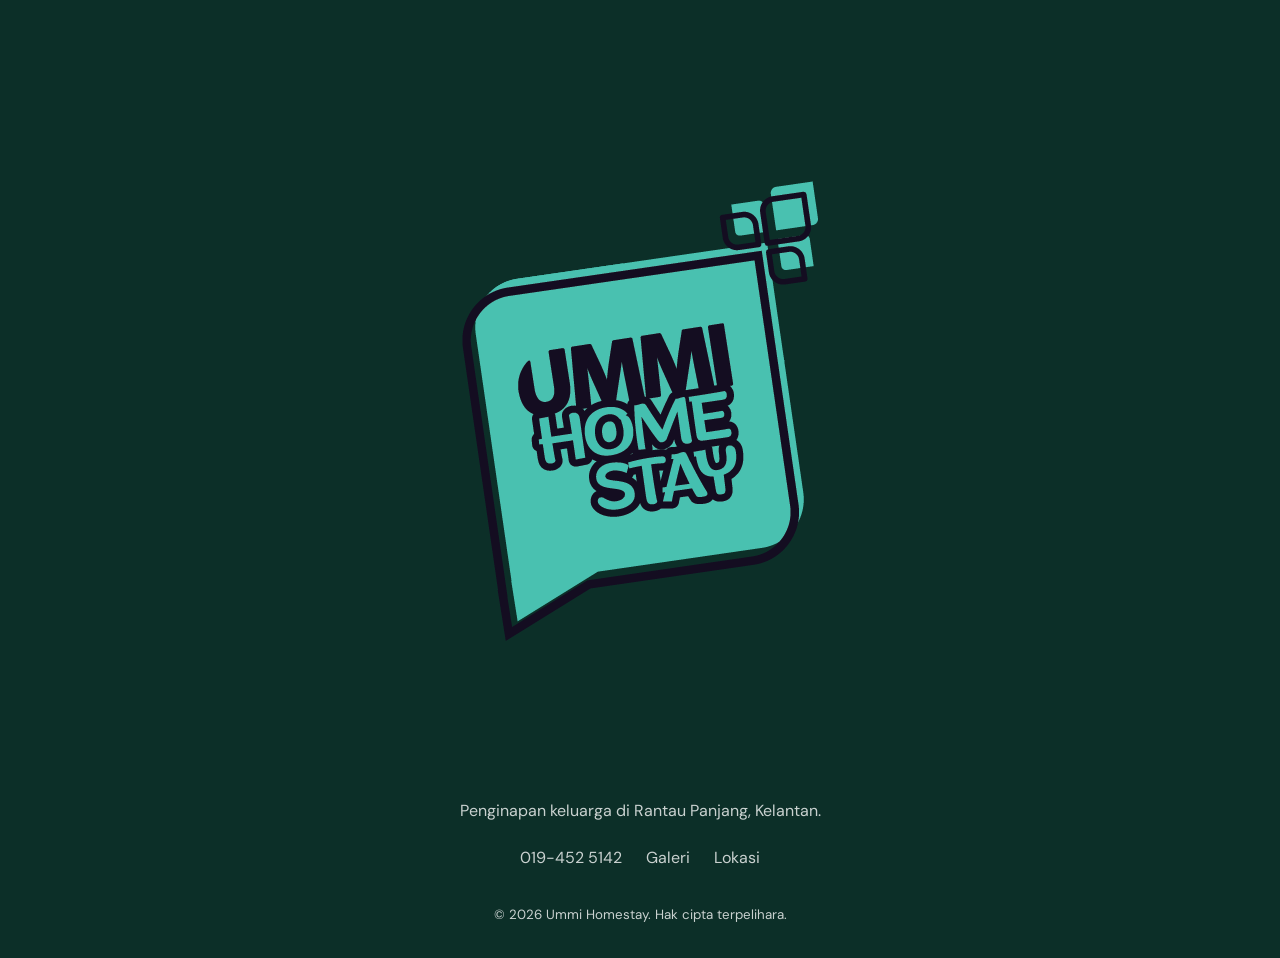
==== commit c1f354db: "index.html" ====
--- a/index.html
+++ b/index.html
@@ -318,52 +318,155 @@
 
 
   <!-- PERATURAN -->
-  <section class="section rules-section" id="peraturan">
-
-    <div class="section-heading reveal">
-
-      <div>
-        <p class="eyebrow dark">Peraturan</p>
-        <h2>Peraturan Ummi Homestay.</h2>
-      </div>
-
-      <p>
-        Demi keselesaan semua tetamu, sila patuhi peraturan sepanjang penginapan.
-      </p>
-
-    </div>
-
-
-    <div class="rules-grid">
-
-      <article class="rule-card reveal">
-        <img src="icon-smoking.png" alt="Dilarang merokok">
-        <p>Dilarang merokok di dalam rumah.</p>
-      </article>
-
-      <article class="rule-card reveal">
-        <img src="icon-clean.png" alt="Jaga kebersihan">
-        <p>Sila jaga kebersihan sepanjang tempoh penginapan.</p>
-      </article>
-
-      <article class="rule-card reveal">
-        <img src="icon-noise.png" alt="Jaga ketenteraman">
-        <p>
-          Sila jaga ketenteraman dan elakkan bunyi bising pada waktu malam.
-        </p>
-      </article>
-
-      <article class="rule-card reveal">
-        <img src="icon-damage.png" alt="Kerosakan">
-        <p>
-          Sebarang kerosakan hendaklah dimaklumkan kepada pihak homestay.
-        </p>
-      </article>
-
-    </div>
-
-  </section>
-
+<section class="section rules-section" id="peraturan">
+
+  <div class="section-heading reveal">
+    <div>
+      <p class="eyebrow dark">Peraturan</p>
+      <h2>Peraturan Ummi Homestay.</h2>
+    </div>
+
+    <p>
+      Demi keselesaan semua tetamu, sila baca dan patuhi peraturan sepanjang penginapan.
+    </p>
+  </div>
+
+
+  <div class="rules-slider reveal">
+
+    <div class="rules-track">
+
+      <!-- 01 -->
+      <article class="rules-slide active">
+        <div class="rule-number">01 / 06</div>
+
+        <div class="rule-icon-placeholder">👨‍👩‍👧‍👦</div>
+
+        <h3>Tetamu & Penginapan</h3>
+
+        <ul>
+          <li>Penginapan adalah untuk tetamu berkeluarga/mahram atau kumpulan tetamu yang sama jantina sahaja.</li>
+
+          <li>Mohon jaga ketenteraman kawasan kejiranan dan elakkan bunyi bising, khususnya selepas jam 12.00 tengah malam.</li>
+
+          <li>Sila pastikan kenderaan diparkir dengan baik dan tidak menghalang laluan atau mengganggu rumah jiran.</li>
+        </ul>
+      </article>
+
+
+      <!-- 02 -->
+      <article class="rules-slide">
+        <div class="rule-number">02 / 06</div>
+
+        <div class="rule-icon-placeholder">🧹</div>
+
+        <h3>Kebersihan & Penjagaan Premis</h3>
+
+        <ul>
+          <li>Mohon kerjasama untuk menjaga kebersihan di dalam dan di sekitar kawasan homestay.</li>
+
+          <li>Mohon elakkan mengubah atau memindahkan kedudukan perabot tanpa keperluan.</li>
+
+          <li>Sila jaga dinding, perabot dan ruang homestay dengan baik serta elakkan sebarang perbuatan yang boleh menyebabkan kotoran atau kerosakan.</li>
+
+          <li>Sebelum check-out, mohon keluarkan sampah basah dan letakkan di tempat pembuangan yang disediakan.</li>
+
+          <li>Sila elakkan membuang tuala wanita, puntung rokok atau bahan lain yang boleh menyebabkan tandas tersumbat.</li>
+        </ul>
+      </article>
+
+
+      <!-- 03 -->
+      <article class="rules-slide">
+        <div class="rule-number">03 / 06</div>
+
+        <div class="rule-icon-placeholder">🚭</div>
+
+        <h3>Larangan Dalam Premis</h3>
+
+        <ul>
+          <li>Merokok tidak dibenarkan di dalam homestay. Tetamu yang ingin merokok dipersilakan menggunakan kawasan luar premis.</li>
+
+          <li>Kemudahan memasak disediakan untuk kegunaan tetamu. Mohon hanya makanan dan minuman halal dibawa masuk dan disediakan di premis.</li>
+
+          <li>Minuman keras, alkohol dan dadah tidak dibenarkan di dalam kawasan homestay.</li>
+        </ul>
+      </article>
+
+
+      <!-- 04 -->
+      <article class="rules-slide">
+        <div class="rule-number">04 / 06</div>
+
+        <div class="rule-icon-placeholder">🌱</div>
+
+        <h3>Kemudahan & Penjimatan</h3>
+
+        <ul>
+          <li>Sila gunakan segala kemudahan yang disediakan dengan baik dan berhemah. Bersama-sama kita menyokong amalan yang lebih mesra alam.</li>
+
+          <li>Mohon tutup lampu, kipas dan penghawa dingin apabila tidak digunakan atau ketika meninggalkan premis.</li>
+        </ul>
+      </article>
+
+
+      <!-- 05 -->
+      <article class="rules-slide">
+        <div class="rule-number">05 / 06</div>
+
+        <div class="rule-icon-placeholder">🔐</div>
+
+        <h3>Keselamatan & Harta Benda</h3>
+
+        <ul>
+          <li>Sila pastikan pintu, grill dan pagar dikunci apabila meninggalkan homestay. Elakkan meninggalkan barang berharga tanpa pengawasan.</li>
+
+          <li>Pihak Ummi Homestay tidak bertanggungjawab atas kehilangan barang peribadi sepanjang tempoh penginapan.</li>
+
+          <li>Semua barangan yang disediakan adalah hak milik Ummi Homestay. Mohon pastikan tiada barangan dibawa keluar tanpa kebenaran.</li>
+
+          <li>Sekiranya berlaku kerosakan, sila maklumkan kepada pihak pengurusan dengan segera. Kos kerosakan akibat kecuaian tetamu boleh ditolak daripada wang pendahuluan.</li>
+
+          <li>Sekiranya kos kerosakan melebihi jumlah wang pendahuluan, baki kos akan ditanggung oleh tetamu.</li>
+        </ul>
+      </article>
+
+
+      <!-- 06 -->
+      <article class="rules-slide">
+        <div class="rule-number">06 / 06</div>
+
+        <div class="rule-icon-placeholder">🚪</div>
+
+        <h3>Check-out</h3>
+
+        <ul>
+          <li>Waktu check-out adalah pada jam 12.00 tengah hari, tertakluk kepada keadaan dan persetujuan semasa.</li>
+
+          <li>Sebelum meninggalkan homestay, sila pastikan semua barang peribadi telah dibawa bersama dan premis ditinggalkan dalam keadaan baik.</li>
+        </ul>
+      </article>
+
+    </div>
+
+
+    <div class="rules-controls">
+
+      <button class="rules-prev" type="button" aria-label="Peraturan sebelumnya">
+        ‹
+      </button>
+
+      <div class="rules-dots"></div>
+
+      <button class="rules-next" type="button" aria-label="Peraturan seterusnya">
+        ›
+      </button>
+
+    </div>
+
+  </div>
+
+</section>
 
   <!-- TEMPAHAN -->
   <section class="section booking-section" id="tempahan">
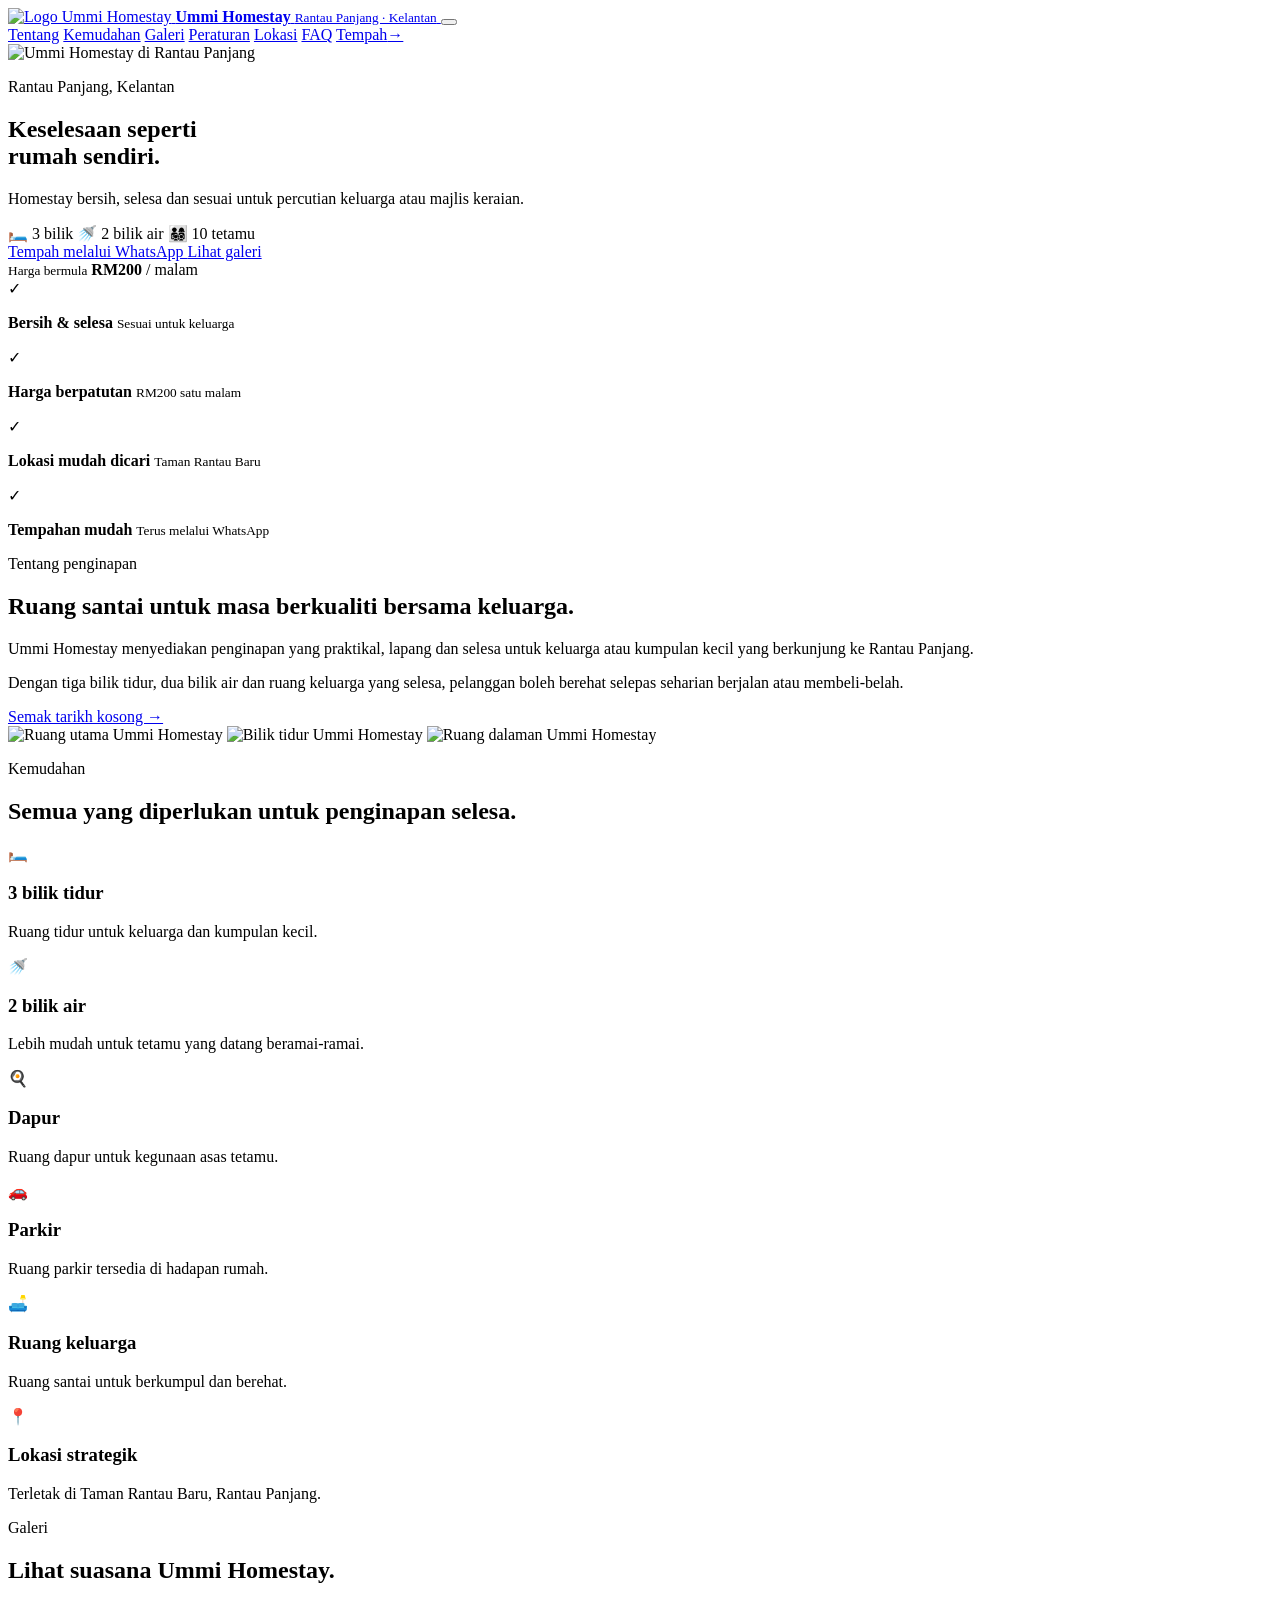
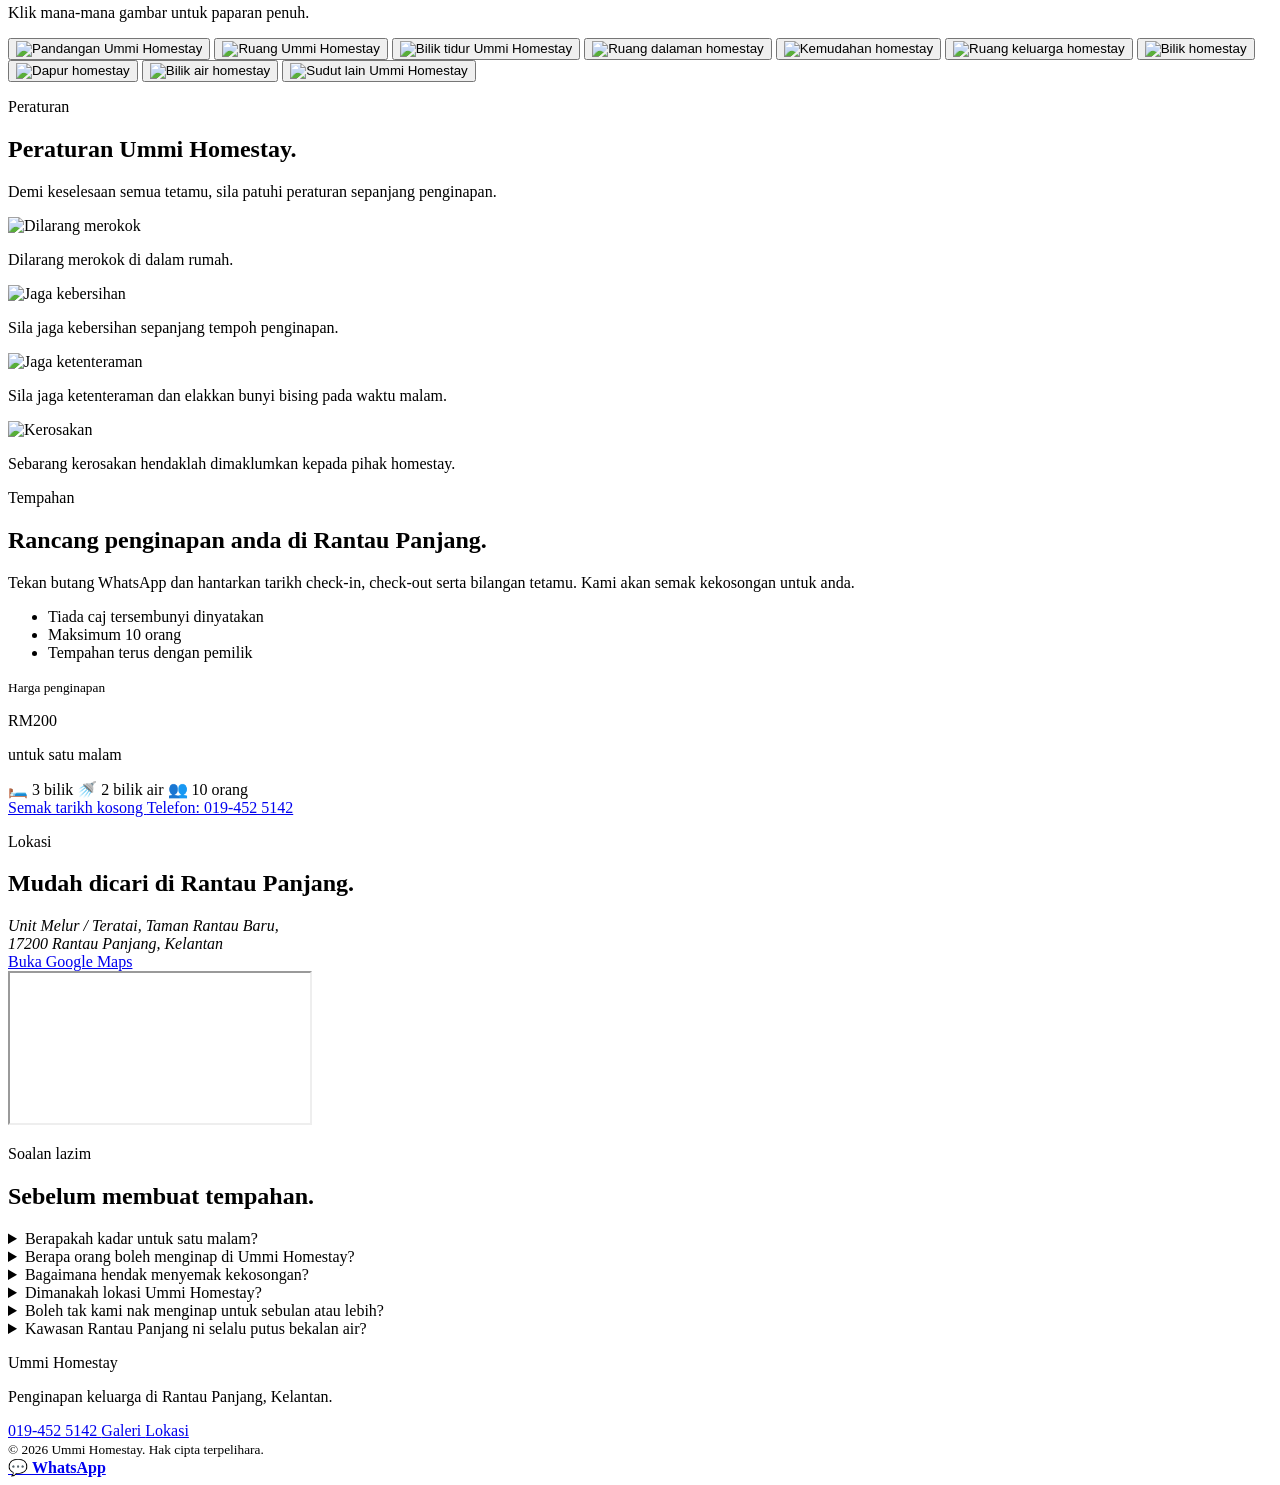
==== commit 4cce3bca: "Rename index(1).html to index.html" ====
--- a/index.html
+++ b/index.html
@@ -19,29 +19,33 @@
 <body>
 
 <header class="site-header" id="top">
-
-  <a class="brand" href="#top" aria-label="Ummi Homestay">
-    <img class="brand-logo" src="Ummi Homestay.png" alt="Ummi Homestay">
-  </a>
-
-  <button
-    class="menu-button"
-    type="button"
-    aria-label="Buka menu"
-    aria-expanded="false">
-    ☰
-  </button>
-
-  <nav class="nav-links" aria-label="Navigasi utama">
-    <a href="#tentang">Tentang</a>
-    <a href="#kemudahan">Kemudahan</a>
-    <a href="#galeri">Galeri</a>
-    <a href="#peraturan">Peraturan</a>
-    <a href="#lokasi">Lokasi</a>
-    <a href="#faq">FAQ</a>
-    <a class="nav-cta" href="#tempahan">Tempah</a>
-  </nav>
-
+  <div class="header-shell">
+    <a class="brand" href="#top" aria-label="Ummi Homestay — kembali ke atas">
+      <img class="brand-logo" src="Ummi Homestay.png" alt="Logo Ummi Homestay">
+      <span class="brand-text">
+        <strong>Ummi Homestay</strong>
+        <small>Rantau Panjang · Kelantan</small>
+      </span>
+    </a>
+
+    <button
+      class="menu-button"
+      type="button"
+      aria-label="Buka menu"
+      aria-expanded="false">
+      <span></span><span></span><span></span>
+    </button>
+
+    <nav class="nav-links" aria-label="Navigasi utama">
+      <a href="#tentang">Tentang</a>
+      <a href="#kemudahan">Kemudahan</a>
+      <a href="#galeri">Galeri</a>
+      <a href="#peraturan">Peraturan</a>
+      <a href="#lokasi">Lokasi</a>
+      <a href="#faq">FAQ</a>
+      <a class="nav-cta" href="#tempahan"><span>Tempah</span><b>→</b></a>
+    </nav>
+  </div>
 </header>
 
 
@@ -318,155 +322,52 @@
 
 
   <!-- PERATURAN -->
-<section class="section rules-section" id="peraturan">
-
-  <div class="section-heading reveal">
-    <div>
-      <p class="eyebrow dark">Peraturan</p>
-      <h2>Peraturan Ummi Homestay.</h2>
-    </div>
-
-    <p>
-      Demi keselesaan semua tetamu, sila baca dan patuhi peraturan sepanjang penginapan.
-    </p>
-  </div>
-
-
-  <div class="rules-slider reveal">
-
-    <div class="rules-track">
-
-      <!-- 01 -->
-      <article class="rules-slide active">
-        <div class="rule-number">01 / 06</div>
-
-        <div class="rule-icon-placeholder">👨‍👩‍👧‍👦</div>
-
-        <h3>Tetamu & Penginapan</h3>
-
-        <ul>
-          <li>Penginapan adalah untuk tetamu berkeluarga/mahram atau kumpulan tetamu yang sama jantina sahaja.</li>
-
-          <li>Mohon jaga ketenteraman kawasan kejiranan dan elakkan bunyi bising, khususnya selepas jam 12.00 tengah malam.</li>
-
-          <li>Sila pastikan kenderaan diparkir dengan baik dan tidak menghalang laluan atau mengganggu rumah jiran.</li>
-        </ul>
-      </article>
-
-
-      <!-- 02 -->
-      <article class="rules-slide">
-        <div class="rule-number">02 / 06</div>
-
-        <div class="rule-icon-placeholder">🧹</div>
-
-        <h3>Kebersihan & Penjagaan Premis</h3>
-
-        <ul>
-          <li>Mohon kerjasama untuk menjaga kebersihan di dalam dan di sekitar kawasan homestay.</li>
-
-          <li>Mohon elakkan mengubah atau memindahkan kedudukan perabot tanpa keperluan.</li>
-
-          <li>Sila jaga dinding, perabot dan ruang homestay dengan baik serta elakkan sebarang perbuatan yang boleh menyebabkan kotoran atau kerosakan.</li>
-
-          <li>Sebelum check-out, mohon keluarkan sampah basah dan letakkan di tempat pembuangan yang disediakan.</li>
-
-          <li>Sila elakkan membuang tuala wanita, puntung rokok atau bahan lain yang boleh menyebabkan tandas tersumbat.</li>
-        </ul>
-      </article>
-
-
-      <!-- 03 -->
-      <article class="rules-slide">
-        <div class="rule-number">03 / 06</div>
-
-        <div class="rule-icon-placeholder">🚭</div>
-
-        <h3>Larangan Dalam Premis</h3>
-
-        <ul>
-          <li>Merokok tidak dibenarkan di dalam homestay. Tetamu yang ingin merokok dipersilakan menggunakan kawasan luar premis.</li>
-
-          <li>Kemudahan memasak disediakan untuk kegunaan tetamu. Mohon hanya makanan dan minuman halal dibawa masuk dan disediakan di premis.</li>
-
-          <li>Minuman keras, alkohol dan dadah tidak dibenarkan di dalam kawasan homestay.</li>
-        </ul>
-      </article>
-
-
-      <!-- 04 -->
-      <article class="rules-slide">
-        <div class="rule-number">04 / 06</div>
-
-        <div class="rule-icon-placeholder">🌱</div>
-
-        <h3>Kemudahan & Penjimatan</h3>
-
-        <ul>
-          <li>Sila gunakan segala kemudahan yang disediakan dengan baik dan berhemah. Bersama-sama kita menyokong amalan yang lebih mesra alam.</li>
-
-          <li>Mohon tutup lampu, kipas dan penghawa dingin apabila tidak digunakan atau ketika meninggalkan premis.</li>
-        </ul>
-      </article>
-
-
-      <!-- 05 -->
-      <article class="rules-slide">
-        <div class="rule-number">05 / 06</div>
-
-        <div class="rule-icon-placeholder">🔐</div>
-
-        <h3>Keselamatan & Harta Benda</h3>
-
-        <ul>
-          <li>Sila pastikan pintu, grill dan pagar dikunci apabila meninggalkan homestay. Elakkan meninggalkan barang berharga tanpa pengawasan.</li>
-
-          <li>Pihak Ummi Homestay tidak bertanggungjawab atas kehilangan barang peribadi sepanjang tempoh penginapan.</li>
-
-          <li>Semua barangan yang disediakan adalah hak milik Ummi Homestay. Mohon pastikan tiada barangan dibawa keluar tanpa kebenaran.</li>
-
-          <li>Sekiranya berlaku kerosakan, sila maklumkan kepada pihak pengurusan dengan segera. Kos kerosakan akibat kecuaian tetamu boleh ditolak daripada wang pendahuluan.</li>
-
-          <li>Sekiranya kos kerosakan melebihi jumlah wang pendahuluan, baki kos akan ditanggung oleh tetamu.</li>
-        </ul>
-      </article>
-
-
-      <!-- 06 -->
-      <article class="rules-slide">
-        <div class="rule-number">06 / 06</div>
-
-        <div class="rule-icon-placeholder">🚪</div>
-
-        <h3>Check-out</h3>
-
-        <ul>
-          <li>Waktu check-out adalah pada jam 12.00 tengah hari, tertakluk kepada keadaan dan persetujuan semasa.</li>
-
-          <li>Sebelum meninggalkan homestay, sila pastikan semua barang peribadi telah dibawa bersama dan premis ditinggalkan dalam keadaan baik.</li>
-        </ul>
-      </article>
-
-    </div>
-
-
-    <div class="rules-controls">
-
-      <button class="rules-prev" type="button" aria-label="Peraturan sebelumnya">
-        ‹
-      </button>
-
-      <div class="rules-dots"></div>
-
-      <button class="rules-next" type="button" aria-label="Peraturan seterusnya">
-        ›
-      </button>
-
-    </div>
-
-  </div>
-
-</section>
+  <section class="section rules-section" id="peraturan">
+
+    <div class="section-heading reveal">
+
+      <div>
+        <p class="eyebrow dark">Peraturan</p>
+        <h2>Peraturan Ummi Homestay.</h2>
+      </div>
+
+      <p>
+        Demi keselesaan semua tetamu, sila patuhi peraturan sepanjang penginapan.
+      </p>
+
+    </div>
+
+
+    <div class="rules-grid">
+
+      <article class="rule-card reveal">
+        <img src="icon-smoking.png" alt="Dilarang merokok">
+        <p>Dilarang merokok di dalam rumah.</p>
+      </article>
+
+      <article class="rule-card reveal">
+        <img src="icon-clean.png" alt="Jaga kebersihan">
+        <p>Sila jaga kebersihan sepanjang tempoh penginapan.</p>
+      </article>
+
+      <article class="rule-card reveal">
+        <img src="icon-noise.png" alt="Jaga ketenteraman">
+        <p>
+          Sila jaga ketenteraman dan elakkan bunyi bising pada waktu malam.
+        </p>
+      </article>
+
+      <article class="rule-card reveal">
+        <img src="icon-damage.png" alt="Kerosakan">
+        <p>
+          Sebarang kerosakan hendaklah dimaklumkan kepada pihak homestay.
+        </p>
+      </article>
+
+    </div>
+
+  </section>
+
 
   <!-- TEMPAHAN -->
   <section class="section booking-section" id="tempahan">
@@ -641,9 +542,7 @@
 <!-- FOOTER -->
 <footer>
 
-  <a class="brand footer-brand" href="#top">
-    <img class="brand-logo footer-logo" src="Ummi Homestay.png" alt="Ummi Homestay">
-  </a>
+  <p class="footer-title">Ummi Homestay</p>
 
   <p>
     Penginapan keluarga di Rantau Panjang, Kelantan.
